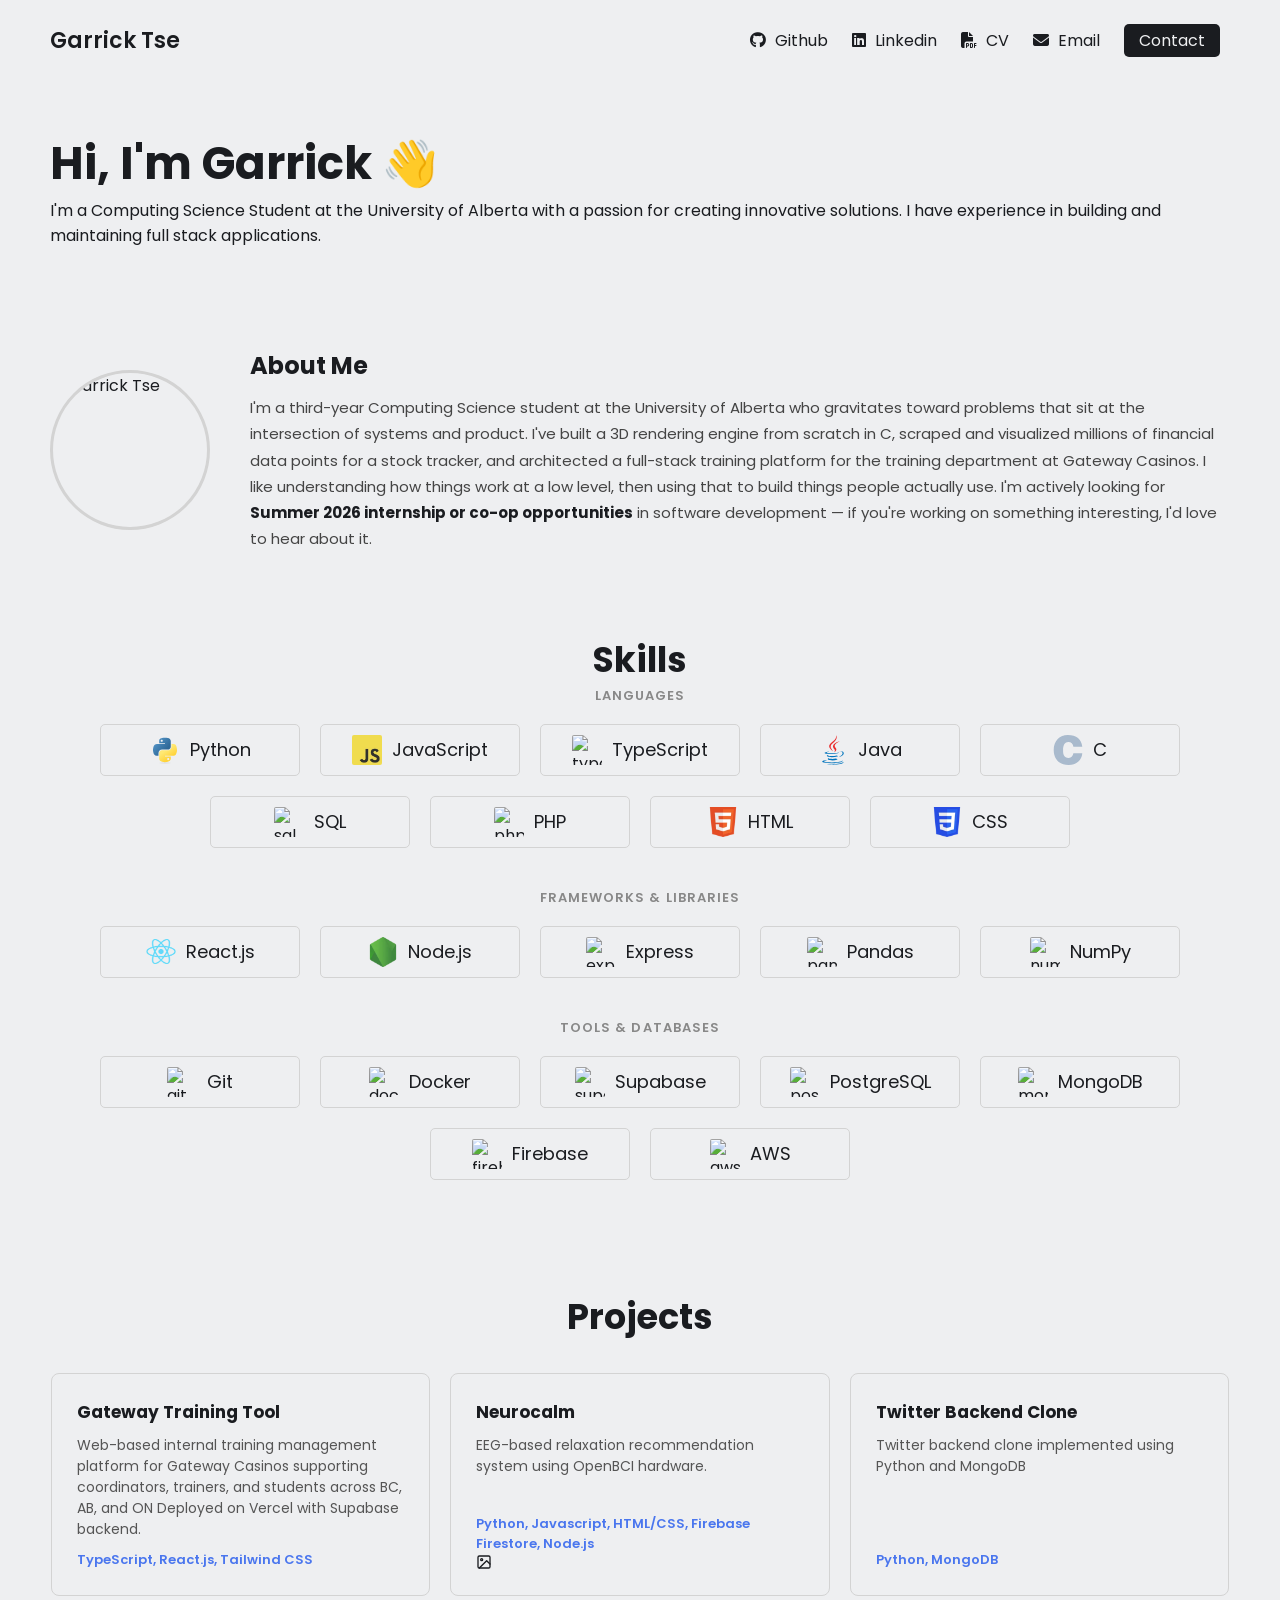
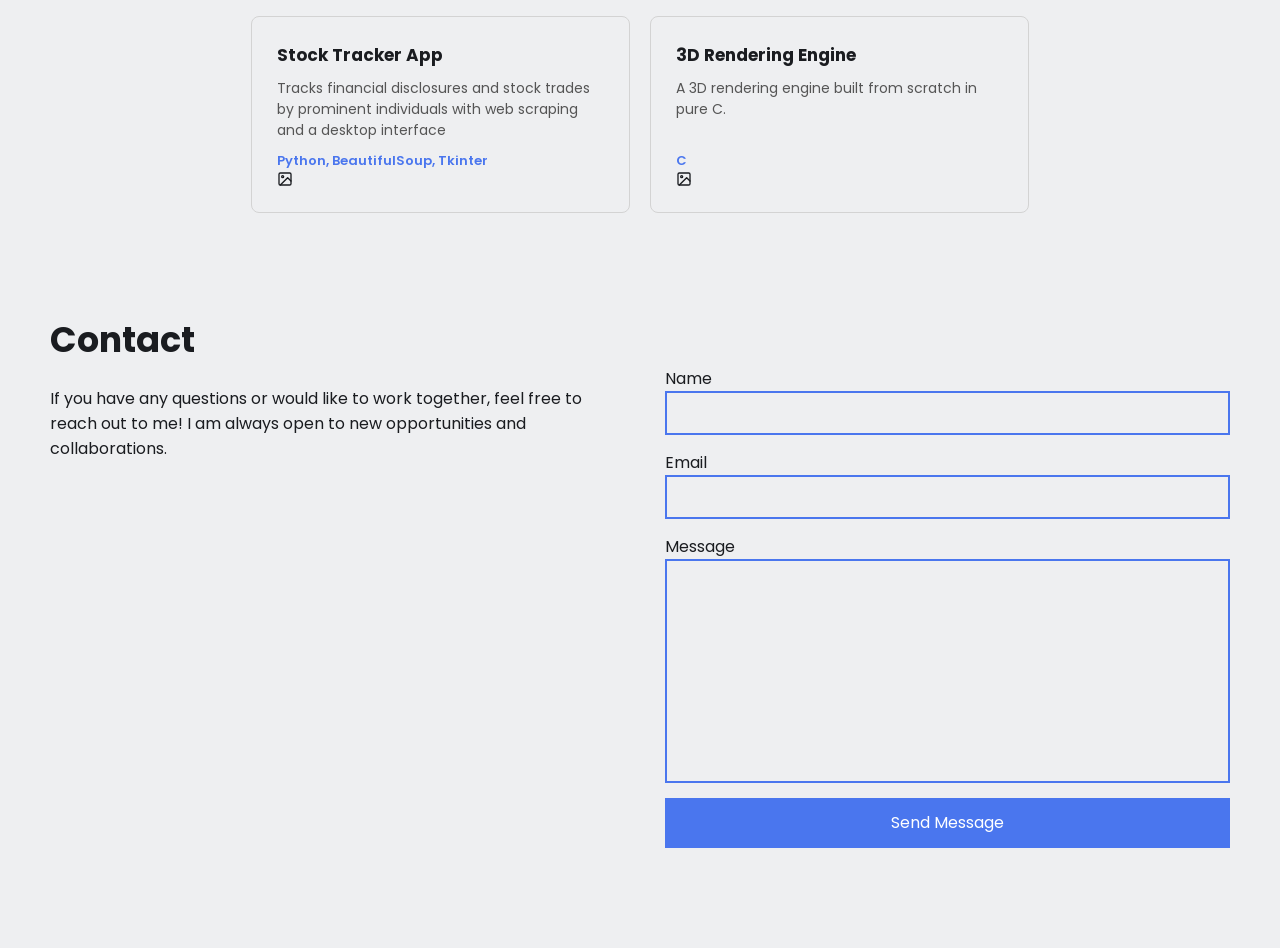
==== index.html @ ebd3869b "update for headshot.png" ====
<!DOCTYPE html>
<html lang="en">
<head>
  <meta charset="UTF-8">
  <meta http-equiv="X-UA-Compatible" content="IE=edge">
  <meta name="viewport" content="width=device-width, initial-scale=1.0">

  <link rel="preconnect" href="https://fonts.googleapis.com">
  <link rel="preconnect" href="https://fonts.gstatic.com" crossorigin>
  <link href="https://fonts.googleapis.com/css2?family=Poppins:wght@400;600&display=swap" rel="stylesheet">

  <link rel="stylesheet" href="https://cdnjs.cloudflare.com/ajax/libs/font-awesome/6.4.0/css/all.min.css" integrity="sha512-iecdLmaskl7CVkqkXNQ/ZH/XLlvWZOJyj7Yy7tcenmpD1ypASozpmT/E0iPtmFIB46ZmdtAc9eNBvH0H/ZpiBw==" crossorigin="anonymous" referrerpolicy="no-referrer" />

  <link rel="stylesheet" href="assets/css/styles.css">

  <title>Garrick Tse - Portfolio</title>
</head>
<body>
  <!-- NAVBAR -->
  <nav>
    <div class="left">
      <a href="/">Garrick Tse</a>
    </div>

    <div class="right">
      <a href="https://github.com/Garrrrrrrr" target="_blank" rel="noopener noreferrer">
        <i class="fa-brands fa-github"></i>
        <span>Github</span>
      </a>
      
      <a href="https://www.linkedin.com/in/garrick-tse-6a5746229/" target="_blank" rel="noopener noreferrer">
        <i class="fa-brands fa-linkedin"></i>
        <span>Linkedin</span>
      </a>
      
      <a href="images/cv/Garrick_CV.pdf" download="Garrick_CV.pdf">
        <i class="fa-solid fa-file-pdf"></i>
        <span>CV</span>
      </a>
      
      <a href="mailto:g.tse8888@gmail.com">
        <i class="fa-solid fa-envelope"></i>
        <span>Email</span>
      </a>

      <a href="#contact" class="contact-btn">Contact</a>
    </div>
  </nav>

  <main>
    <!-- SECTION 1: Hero -->
    <section class="hero-section">
      <div class="text">
        <h2>Hi, I'm Garrick 👋</h2>
        <p>I'm a Computing Science Student at the University of Alberta with a passion for creating innovative solutions. I have experience in building and maintaining full stack applications.</p>
      </div>
    </section>

    <!-- SECTION 1b: About -->
    <section id="about" class="about-section">
      <img src="images/cv/headshot.png" alt="Garrick Tse" class="about-photo">
      <div class="about-text">
        <h2>About Me</h2>
        <p>I'm a third-year Computing Science student at the University of Alberta who gravitates toward problems that sit at the intersection of systems and product. I've built a 3D rendering engine from scratch in C, scraped and visualized millions of financial data points for a stock tracker, and architected a full-stack training platform for the training department at Gateway Casinos. I like understanding how things work at a low level, then using that to build things people actually use. I'm actively looking for <strong>Summer 2026 internship or co-op opportunities</strong> in software development — if you're working on something interesting, I'd love to hear about it.</p>
      </div>
    </section>

    <!-- SECTION 2: Skills -->
    <section id="skills" class="skills-section">
      <h2>Skills</h2>

      <div class="skills-group">
        <h3 class="skills-group-label">Languages</h3>
        <div class="cells">
          <div class="cell">
            <img src="images/lang/python-original.svg" alt="python logo">
            <span>Python</span>
          </div>
          <div class="cell">
            <img src="images/lang/javascript-logo.webp" alt="javascript logo">
            <span>JavaScript</span>
          </div>
          <div class="cell">
            <img src="https://cdn.jsdelivr.net/gh/devicons/devicon@latest/icons/typescript/typescript-original.svg" alt="typescript logo">
            <span>TypeScript</span>
          </div>
          <div class="cell">
            <img src="images/lang/java-original.svg" alt="java logo">
            <span>Java</span>
          </div>
          <div class="cell">
            <img src="images/lang/c-original.svg" alt="c logo">
            <span>C</span>
          </div>
          <div class="cell">
            <img src="https://cdn.jsdelivr.net/gh/devicons/devicon@latest/icons/postgresql/postgresql-original.svg" alt="sql logo">
            <span>SQL</span>
          </div>
          <div class="cell">
            <img src="https://cdn.jsdelivr.net/gh/devicons/devicon@latest/icons/php/php-original.svg" alt="php logo">
            <span>PHP</span>
          </div>
          <div class="cell">
            <img src="images/lang/html-logo.webp" alt="html logo">
            <span>HTML</span>
          </div>
          <div class="cell">
            <img src="images/lang/css-logo.webp" alt="css logo">
            <span>CSS</span>
          </div>
        </div>
      </div>

      <div class="skills-group">
        <h3 class="skills-group-label">Frameworks & Libraries</h3>
        <div class="cells">
          <div class="cell">
            <img src="images/lang/react-logo.webp" alt="react logo">
            <span>React.js</span>
          </div>
          <div class="cell">
            <img src="images/lang/node-logo.webp" alt="node logo">
            <span>Node.js</span>
          </div>
          <div class="cell">
            <img src="https://cdn.jsdelivr.net/gh/devicons/devicon@latest/icons/express/express-original.svg" alt="express logo">
            <span>Express</span>
          </div>
          <div class="cell">
            <img src="https://cdn.jsdelivr.net/gh/devicons/devicon@latest/icons/pandas/pandas-original.svg" alt="pandas logo">
            <span>Pandas</span>
          </div>
          <div class="cell">
            <img src="https://cdn.jsdelivr.net/gh/devicons/devicon@latest/icons/numpy/numpy-original.svg" alt="numpy logo">
            <span>NumPy</span>
          </div>
        </div>
      </div>

      <div class="skills-group">
        <h3 class="skills-group-label">Tools & Databases</h3>
        <div class="cells">
          <div class="cell">
            <img src="https://cdn.jsdelivr.net/gh/devicons/devicon@latest/icons/git/git-original.svg" alt="git logo">
            <span>Git</span>
          </div>
          <div class="cell">
            <img src="https://cdn.jsdelivr.net/gh/devicons/devicon@latest/icons/docker/docker-original.svg" alt="docker logo">
            <span>Docker</span>
          </div>
          <div class="cell">
            <img src="https://cdn.jsdelivr.net/gh/devicons/devicon@latest/icons/supabase/supabase-original.svg" alt="supabase logo">
            <span>Supabase</span>
          </div>
          <div class="cell">
            <img src="https://cdn.jsdelivr.net/gh/devicons/devicon@latest/icons/postgresql/postgresql-original.svg" alt="postgresql logo">
            <span>PostgreSQL</span>
          </div>
          <div class="cell">
            <img src="https://cdn.jsdelivr.net/gh/devicons/devicon@latest/icons/mongodb/mongodb-original.svg" alt="mongodb logo">
            <span>MongoDB</span>
          </div>
          <div class="cell">
            <img src="https://cdn.jsdelivr.net/gh/devicons/devicon@latest/icons/firebase/firebase-original.svg" alt="firebase logo">
            <span>Firebase</span>
          </div>
          <div class="cell">
            <img src="https://cdn.jsdelivr.net/gh/devicons/devicon@latest/icons/amazonwebservices/amazonwebservices-plain-wordmark.svg" alt="aws logo">
            <span>AWS</span>
          </div>
        </div>
      </div>

    </section>

    <!-- SECTION 2b: Projects -->
    <section id="projects" class="projects-section">
      <h2>Projects</h2>

      <div class="cards">

        <div class="card">
          <a href="https://github.com/Garrrrrrrr/GatewayTrainingTool" target="_blank" rel="noopener noreferrer" class="card-link">
            <h3>Gateway Training Tool</h3>
            <p>Web-based internal training management platform for Gateway Casinos supporting coordinators, trainers, and students across BC, AB, and ON Deployed on Vercel with Supabase backend.</p>
            <span class="lang">TypeScript, React.js, Tailwind CSS</span>
          </a>
        </div>

        <div class="card">
          <a href="https://github.com/Garrrrrrrr/Neurocalm" target="_blank" rel="noopener noreferrer" class="card-link">
            <h3>Neurocalm</h3>
            <p>EEG-based relaxation recommendation system using OpenBCI hardware. </p>
            <span class="lang">Python, Javascript, HTML/CSS, Firebase Firestore, Node.js</span>
          </a>
          <a class="preview-trigger" href="gallery.html?project=neurocalm">
            <svg xmlns="http://www.w3.org/2000/svg" width="16" height="16" viewBox="0 0 24 24" fill="none" stroke="currentColor" stroke-width="2" stroke-linecap="round" stroke-linejoin="round"><rect x="3" y="3" width="18" height="18" rx="2"/><circle cx="8.5" cy="8.5" r="1.5"/><polyline points="21 15 16 10 5 21"/></svg>
            <span class="preview-popup">
              <img src="images/projects/ncalm1.png" alt="Screenshot 1">
              <img src="images/projects/ncalm2.png" alt="Screenshot 2">
              <img src="images/projects/ncalm3.png" alt="Screenshot 3">
              <img src="images/projects/ncalm4.png" alt="Screenshot 4">
            </span>
          </a>
        </div>

        <div class="card">
          <a href="https://github.com/Garrrrrrrr/Twitter-Backend-Clone" target="_blank" rel="noopener noreferrer" class="card-link">
            <h3>Twitter Backend Clone</h3>
            <p>Twitter backend clone implemented using Python and MongoDB</p>
            <span class="lang">Python, MongoDB</span>
          </a>
        </div>

        <div class="card">
          <a href="https://github.com/Garrrrrrrr/Stock-Tracker-App" target="_blank" rel="noopener noreferrer" class="card-link">
            <h3>Stock Tracker App</h3>
            <p>Tracks financial disclosures and stock trades by prominent individuals with web scraping and a desktop interface</p>
            <span class="lang">Python, BeautifulSoup, Tkinter</span>
          </a>
          <a class="preview-trigger" href="gallery.html?project=stock">
            <svg xmlns="http://www.w3.org/2000/svg" width="16" height="16" viewBox="0 0 24 24" fill="none" stroke="currentColor" stroke-width="2" stroke-linecap="round" stroke-linejoin="round"><rect x="3" y="3" width="18" height="18" rx="2"/><circle cx="8.5" cy="8.5" r="1.5"/><polyline points="21 15 16 10 5 21"/></svg>
            <span class="preview-popup">
              <img src="images/projects/stock1.png" alt="Screenshot 1">
              <img src="images/projects/stock2.png" alt="Screenshot 2">
              <img src="images/projects/stock3.png" alt="Screenshot 3">
              <img src="images/projects/stock4.png" alt="Screenshot 4">
              <img src="images/projects/stock5.png" alt="Screenshot 5">
            </span>
          </a>
        </div>

        <div class="card">
          <a href="https://github.com/Garrrrrrrr/3D-Rendering-Engine" target="_blank" rel="noopener noreferrer" class="card-link">
            <h3>3D Rendering Engine</h3>
            <p>A 3D rendering engine built from scratch in pure C.</p>
            <span class="lang">C</span>
          </a>
          <a class="preview-trigger" href="gallery.html?project=3d-rendering">
            <svg xmlns="http://www.w3.org/2000/svg" width="16" height="16" viewBox="0 0 24 24" fill="none" stroke="currentColor" stroke-width="2" stroke-linecap="round" stroke-linejoin="round"><rect x="3" y="3" width="18" height="18" rx="2"/><circle cx="8.5" cy="8.5" r="1.5"/><polyline points="21 15 16 10 5 21"/></svg>
            <span class="preview-popup">
              <img src="images/projects/ppm1.png" alt="Render 1">
              <img src="images/projects/ppm2.png" alt="Render 2">
              <img src="images/projects/ppm3.png" alt="Render 3">
              <img src="images/projects/ppm4.png" alt="Render 4">
              <img src="images/projects/ppm5.png" alt="Render 5">
            </span>
          </a>
        </div>


      </div>
    </section>

    <!-- SECTION 3: Contact -->
    <section id="contact" class="contact-section">
      <h2>Contact</h2>

      <div class="group">
        <div class="text">
          If you have any questions or would like to work together, feel free to reach out to me! I am always open to new opportunities and collaborations.
        </div>

        <form id="contactForm">
          <label for="name">Name</label>
          <input type="text" id="name" name="name" required>

          <label for="email">Email</label>
          <input type="email" id="email" name="email" required>

          <label for="message">Message</label>
          <textarea id="message" name="message" cols="30" rows="10" required></textarea>

          <button type="submit">Send Message</button>
        </form>
      </div>
    </section>
  </main>

  <script src="assets/js/script.js"></script>
</body>
</html>
---- assets/css/styles.css ----
:root {
  --text-color: #1a1c20;
  --link-color: #4a76ee;
  --background-color: #eeeff1;
}

* {
  margin: 0;
  padding: 0;
  box-sizing: border-box;
}

html {
  scroll-behavior: smooth;
}

body {
  font-family: 'Poppins', sans-serif;
  color: var(--text-color);
  background-color: var(--background-color);
  max-width: 1400px;
  margin: 0 auto;
}

a {
  color: var(--link-color);
  text-decoration: none;
}

/* NAVBAR */
nav {
  display: flex;
  justify-content: space-between;
  align-items: center;

  padding: 0 50px;
  height: 80px;
}

nav .left a {
  color: var(--text-color);
  font-size: 22px;
  font-weight: 600;
}

nav .right a {
  color: var(--text-color);
  margin: 0 10px;
}

nav .right a:last-child {
  color: var(--background-color);
  background-color: var(--text-color);
  padding: 5px 15px;
  border-radius: 5px;
}

nav .right a span {
  margin-left: 5px;
}

/* SECTION 1: Hero */
.hero-section {
  display: flex;
  justify-content: space-between;
  align-items: center;
  padding: 0 50px;
  margin: 50px 0;
  margin-bottom: 100px;
  gap: 40px;
}

.hero-section .text {
  flex: 5;
}

.hero-section .text h2 {
  font-size: 45px;
}

.hero-section .text .links {
  margin-top: 25px;
}

.hero-section .text .links a {
  display: inline-block;
  padding: 5px 10px;
  border: 2px solid var(--link-color);
  border-radius: 5px;
  margin-right: 10px;
  margin-bottom: 10px;
  transition: .1s;
}

.hero-section .text .links a:hover {
  color: var(--text-color);
  border: 2px solid var(--text-color);
}

.hero-section .headshot {
  flex: 2;
  display: flex;
  justify-content: right;
}

.hero-section .headshot img {
  width: 350px;
  border-radius: 50%;
}

/* SECTION 2: Skills */
.about-section {
  display: flex;
  align-items: center;
  gap: 40px;
  padding: 0 50px;
  margin-bottom: 80px;
}

.about-photo {
  width: 160px;
  height: 160px;
  border-radius: 50%;
  object-fit: cover;
  flex-shrink: 0;
  border: 3px solid #d3d3d3;
}

.about-text h2 {
  font-size: 24px;
  margin-bottom: 12px;
}

.about-text p {
  font-size: 15px;
  line-height: 1.75;
  color: #444;
}

.about-text p strong {
  color: var(--text-color);
}

.skills-section {
  padding: 0 50px;
  margin-bottom: 100px;
}

.skills-section h2 {
  text-align: center;
  font-size: 35px;
}

.skills-section .text {
  text-align: center;
  margin-bottom: 20px;
}

.skills-group {
  margin-bottom: 30px;
}

.skills-group-label {
  font-size: 13px;
  font-weight: 600;
  text-transform: uppercase;
  letter-spacing: 0.08em;
  color: #888;
  margin-bottom: 8px;
  text-align: center;
}

.skills-section .cells {
  display: flex;
  justify-content: center;
  flex-wrap: wrap;
}

.skills-section .cells .cell {
  display: flex;
  justify-content: center;
  align-items: center;
  gap: 10px;

  width: 200px;
  padding: 10px 20px;
  margin: 10px;
  border: 1.5px solid #d3d3d3;
  border-radius: 5px;
}

.skills-section .cells .cell img {
  width: 30px;
  height: 30px;
  object-fit: contain;
  border-radius: 2px;
}

.skills-section .cells .cell span {
  font-size: 18px;
}

/* SECTION 2b: Projects */
.projects-section {
  padding: 0 50px;
  margin-bottom: 100px;
}

.projects-section h2 {
  text-align: center;
  font-size: 35px;
  margin-bottom: 30px;
}

.projects-section .cards {
  display: flex;
  flex-wrap: wrap;
  justify-content: center;
  gap: 20px;
}

.projects-section .card {
  flex: 0 1 calc(33.333% - 14px);
  display: flex;
  flex-direction: column;
  padding: 25px;
  border: 1.5px solid #d3d3d3;
  border-radius: 8px;
  color: var(--text-color);
  transition: border-color .15s, box-shadow .15s;
}

.projects-section .card:hover {
  border-color: var(--link-color);
  box-shadow: 0 4px 12px rgba(74, 118, 238, 0.12);
}

.projects-section .card-link {
  display: flex;
  flex-direction: column;
  gap: 10px;
  flex: 1;
  color: var(--text-color);
}

.projects-section .card h3 {
  font-size: 17px;
}

.preview-trigger {
  position: relative;
  display: inline-flex;
  align-items: center;
  color: var(--text-color);
  margin-top: auto;
  width: fit-content;
}

.preview-trigger:hover {
  color: var(--link-color);
}

.preview-popup {
  display: none;
  position: absolute;
  bottom: calc(100% + 10px);
  left: 0;
  background: var(--background-color);
  border: 1.5px solid #d3d3d3;
  border-radius: 8px;
  padding: 8px;
  gap: 6px;
  flex-wrap: wrap;
  width: 320px;
  z-index: 100;
  box-shadow: 0 4px 16px rgba(0,0,0,0.15);
}

.preview-trigger:hover .preview-popup {
  display: flex;
}

.preview-popup img {
  width: calc(50% - 3px);
  border-radius: 4px;
  object-fit: cover;
  aspect-ratio: 4/3;
}

.preview-popup img:first-child {
  width: 100%;
  aspect-ratio: 16/9;
}

.projects-section .card p {
  font-size: 14px;
  color: #555;
  flex: 1;
}

.projects-section .card .lang {
  font-size: 13px;
  font-weight: 600;
  color: var(--link-color);
}

/* SECTION 4: Contact */
.contact-section {
  padding: 0 50px;
  margin-bottom: 100px;
}

.contact-section h2 {
  font-size: 35px;
}

.contact-section .group {
  display: flex;
  gap: 50px;
}

.contact-section .group .text {
  flex: 3;
  margin-top: 20px;
}

.contact-section .group form {
  flex: 3;
  display: flex;
  flex-direction: column;
}

.contact-section .group form input,
.contact-section .group form textarea {
  font-family: 'Poppins', sans-serif;
  border: 2px solid var(--link-color);
  background-color: transparent;
  padding: 10px;
  margin-bottom: 15px;
  outline: none;
  resize: none;
}

.contact-section .group form button {
  font-size: 16px;
  font-family: 'Poppins', sans-serif;
  color: #fff;
  background-color: var(--link-color);
  border: none;
  height: 50px;
  cursor: pointer;
  transition: .1s;
}

.contact-section .group form button:hover {
  filter: brightness(.9);
}

@media (max-width: 850px) {
  /* SECTION 1: Hero */
  .hero-section .text h2 {
    font-size: 35px;
  }
}

@media (max-width: 900px) {
  .projects-section .card {
    flex: 0 1 calc(50% - 10px);
  }
}

@media (max-width: 740px) {
  /* SECTION 1: Hero */
  .hero-section {
    flex-direction: column-reverse;
  }

  .hero-section .headshot img {
    width: 300px;
  }

  /* SECTION 3: Testimony */
  .testimony-section {
    text-align: center;
  }

  .testimony-section .group {
    flex-direction: column;
  }

  /* SECTION 4: Contact */
  .contact-section .group {
    flex-direction: column;
  }
}

@media (max-width: 600px) {
  /* NAVBAR */
  nav {
    padding: 0 20px;
  }

  nav .right a {
    font-size: 22px;
  }

  nav .right a:last-child {
    color: var(--text-color);
    background-color: transparent;
    padding: 0;
  }

  nav .right a span {
    display: none;
  }

  /* SECTION 1: Hero */
  .hero-section {
    padding: 0 20px;
  }

  .hero-section .text h2 {
    font-size: 30px;
  }

  /* SECTION 2: Skills */
  .skills-section {
    padding: 0 20px;
  }

  /* SECTION 2b: Projects */
  .projects-section {
    padding: 0 20px;
  }

  .projects-section .card {
    flex: 1 1 100%;
  }

  .skills-section .cells .cell span {
    font-size: 16px;
  }

  /* SECTION 3: Testimony */
  .testimony-section {
    padding: 0 20px;
  }

  /* SECTION 4: Contact */
  .contact-section {
    padding: 0 20px;
  }
}
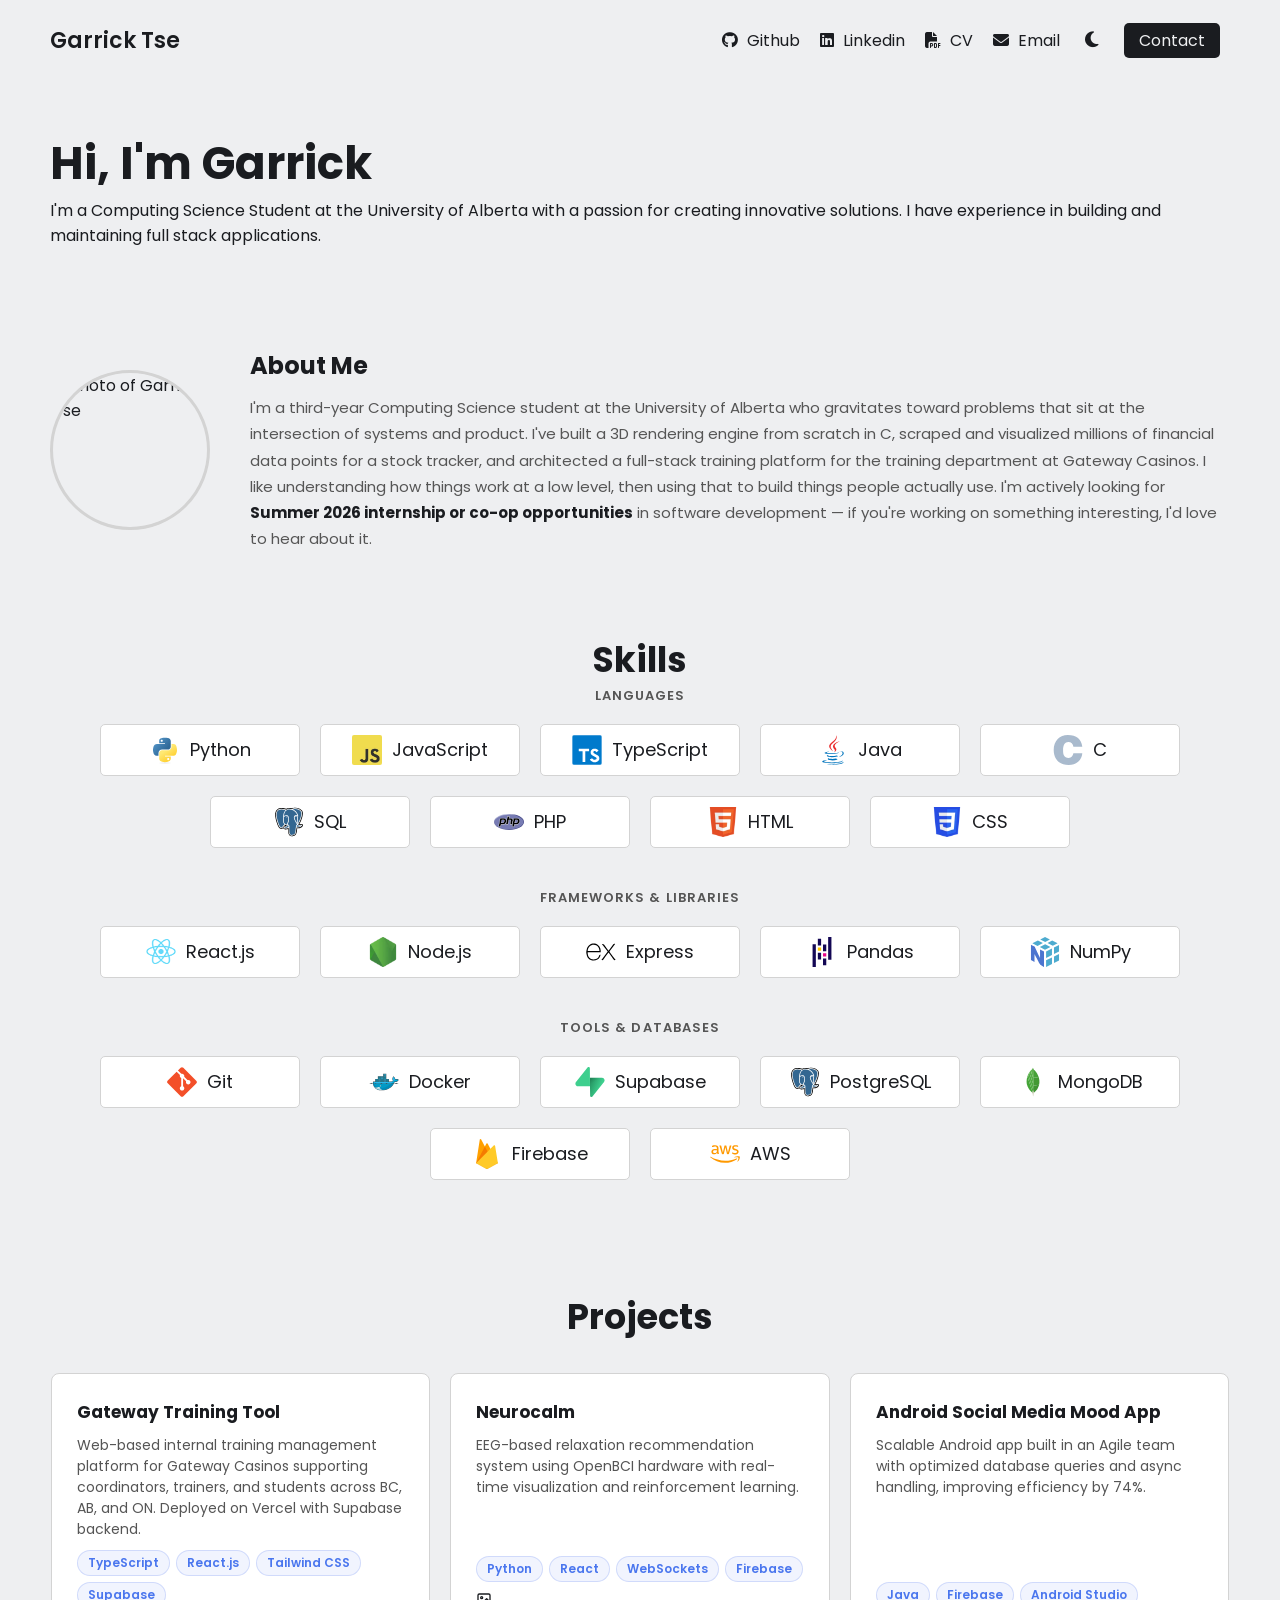
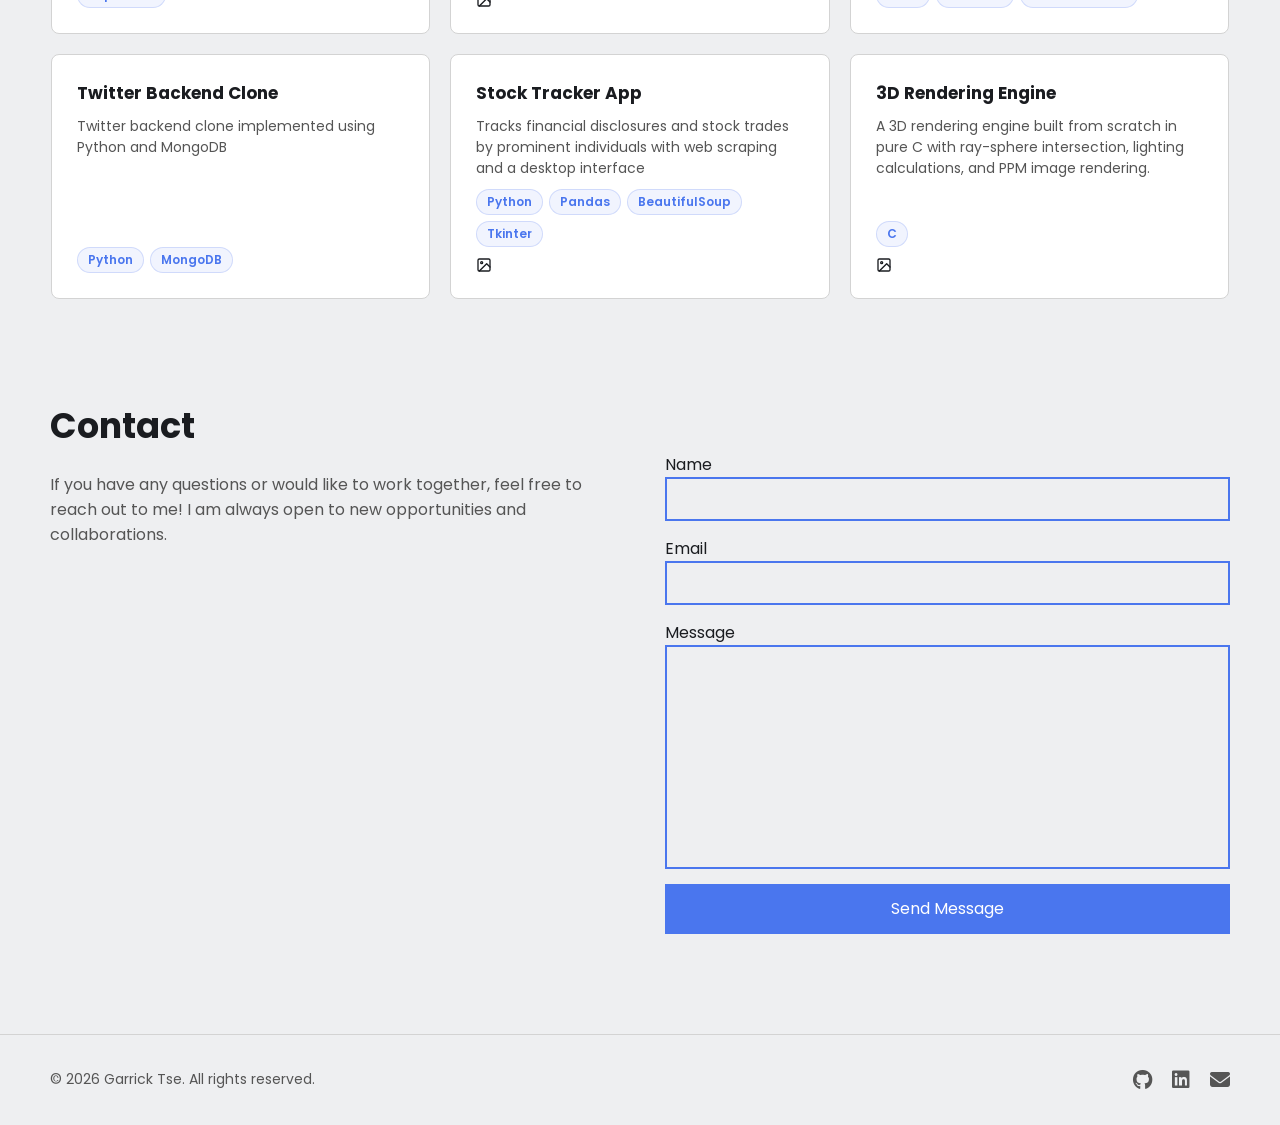
==== commit c468d61f: "add local files" ====
--- a/index.html
+++ b/index.html
@@ -4,6 +4,17 @@
   <meta charset="UTF-8">
   <meta http-equiv="X-UA-Compatible" content="IE=edge">
   <meta name="viewport" content="width=device-width, initial-scale=1.0">
+  <meta name="description" content="Garrick Tse — Computing Science student at the University of Alberta. Portfolio showcasing full-stack projects, systems programming, and software engineering work.">
+
+  <!-- Open Graph -->
+  <meta property="og:title" content="Garrick Tse — Portfolio">
+  <meta property="og:description" content="Computing Science student at the University of Alberta. Full-stack developer building tools people actually use.">
+  <meta property="og:type" content="website">
+  <meta property="og:url" content="https://garricktse.com">
+  <meta property="og:image" content="https://garricktse.com/images/cv/headshot.png">
+
+  <!-- Favicon -->
+  <link rel="icon" href="data:image/svg+xml,<svg xmlns='http://www.w3.org/2000/svg' viewBox='0 0 100 100'><text y='.9em' font-size='90'>G</text></svg>">
 
   <link rel="preconnect" href="https://fonts.googleapis.com">
   <link rel="preconnect" href="https://fonts.gstatic.com" crossorigin>
@@ -23,25 +34,29 @@
     </div>
 
     <div class="right">
-      <a href="https://github.com/Garrrrrrrr" target="_blank" rel="noopener noreferrer">
+      <a href="https://github.com/Garrrrrrrr" target="_blank" rel="noopener noreferrer" aria-label="GitHub profile">
         <i class="fa-brands fa-github"></i>
         <span>Github</span>
       </a>
-      
-      <a href="https://www.linkedin.com/in/garrick-tse-6a5746229/" target="_blank" rel="noopener noreferrer">
+
+      <a href="https://www.linkedin.com/in/garrick-tse-6a5746229/" target="_blank" rel="noopener noreferrer" aria-label="LinkedIn profile">
         <i class="fa-brands fa-linkedin"></i>
         <span>Linkedin</span>
       </a>
-      
-      <a href="images/cv/Garrick_CV.pdf" download="Garrick_CV.pdf">
+
+      <a href="images/cv/Garrick_CV.pdf" download="Garrick_CV.pdf" aria-label="Download CV">
         <i class="fa-solid fa-file-pdf"></i>
         <span>CV</span>
       </a>
-      
-      <a href="mailto:g.tse8888@gmail.com">
+
+      <a href="mailto:g.tse8888@gmail.com" aria-label="Send email">
         <i class="fa-solid fa-envelope"></i>
         <span>Email</span>
       </a>
+
+      <button class="theme-toggle" id="theme-toggle" aria-label="Toggle dark mode">
+        <i class="fa-solid fa-moon"></i>
+      </button>
 
       <a href="#contact" class="contact-btn">Contact</a>
     </div>
@@ -51,14 +66,14 @@
     <!-- SECTION 1: Hero -->
     <section class="hero-section">
       <div class="text">
-        <h2>Hi, I'm Garrick 👋</h2>
+        <h2>Hi, I'm Garrick</h2>
         <p>I'm a Computing Science Student at the University of Alberta with a passion for creating innovative solutions. I have experience in building and maintaining full stack applications.</p>
       </div>
     </section>
 
     <!-- SECTION 1b: About -->
     <section id="about" class="about-section">
-      <img src="images/cv/headshot.png" alt="Garrick Tse" class="about-photo">
+      <img src="images/cv/headshot.png" alt="Photo of Garrick Tse" class="about-photo">
       <div class="about-text">
         <h2>About Me</h2>
         <p>I'm a third-year Computing Science student at the University of Alberta who gravitates toward problems that sit at the intersection of systems and product. I've built a 3D rendering engine from scratch in C, scraped and visualized millions of financial data points for a stock tracker, and architected a full-stack training platform for the training department at Gateway Casinos. I like understanding how things work at a low level, then using that to build things people actually use. I'm actively looking for <strong>Summer 2026 internship or co-op opportunities</strong> in software development — if you're working on something interesting, I'd love to hear about it.</p>
@@ -73,39 +88,39 @@
         <h3 class="skills-group-label">Languages</h3>
         <div class="cells">
           <div class="cell">
-            <img src="images/lang/python-original.svg" alt="python logo">
+            <img src="images/lang/python-original.svg" alt="Python logo">
             <span>Python</span>
           </div>
           <div class="cell">
-            <img src="images/lang/javascript-logo.webp" alt="javascript logo">
+            <img src="images/lang/javascript-logo.webp" alt="JavaScript logo">
             <span>JavaScript</span>
           </div>
           <div class="cell">
-            <img src="https://cdn.jsdelivr.net/gh/devicons/devicon@latest/icons/typescript/typescript-original.svg" alt="typescript logo">
+            <img src="images/lang/typescript-original.svg" alt="TypeScript logo">
             <span>TypeScript</span>
           </div>
           <div class="cell">
-            <img src="images/lang/java-original.svg" alt="java logo">
+            <img src="images/lang/java-original.svg" alt="Java logo">
             <span>Java</span>
           </div>
           <div class="cell">
-            <img src="images/lang/c-original.svg" alt="c logo">
+            <img src="images/lang/c-original.svg" alt="C logo">
             <span>C</span>
           </div>
           <div class="cell">
-            <img src="https://cdn.jsdelivr.net/gh/devicons/devicon@latest/icons/postgresql/postgresql-original.svg" alt="sql logo">
+            <img src="images/lang/postgresql-original.svg" alt="SQL logo">
             <span>SQL</span>
           </div>
           <div class="cell">
-            <img src="https://cdn.jsdelivr.net/gh/devicons/devicon@latest/icons/php/php-original.svg" alt="php logo">
+            <img src="images/lang/php-original.svg" alt="PHP logo">
             <span>PHP</span>
           </div>
           <div class="cell">
-            <img src="images/lang/html-logo.webp" alt="html logo">
+            <img src="images/lang/html-logo.webp" alt="HTML logo">
             <span>HTML</span>
           </div>
           <div class="cell">
-            <img src="images/lang/css-logo.webp" alt="css logo">
+            <img src="images/lang/css-logo.webp" alt="CSS logo">
             <span>CSS</span>
           </div>
         </div>
@@ -115,23 +130,23 @@
         <h3 class="skills-group-label">Frameworks & Libraries</h3>
         <div class="cells">
           <div class="cell">
-            <img src="images/lang/react-logo.webp" alt="react logo">
+            <img src="images/lang/react-logo.webp" alt="React logo">
             <span>React.js</span>
           </div>
           <div class="cell">
-            <img src="images/lang/node-logo.webp" alt="node logo">
+            <img src="images/lang/node-logo.webp" alt="Node.js logo">
             <span>Node.js</span>
           </div>
           <div class="cell">
-            <img src="https://cdn.jsdelivr.net/gh/devicons/devicon@latest/icons/express/express-original.svg" alt="express logo">
+            <img src="images/lang/express-original.svg" alt="Express logo">
             <span>Express</span>
           </div>
           <div class="cell">
-            <img src="https://cdn.jsdelivr.net/gh/devicons/devicon@latest/icons/pandas/pandas-original.svg" alt="pandas logo">
+            <img src="images/lang/pandas-original.svg" alt="Pandas logo">
             <span>Pandas</span>
           </div>
           <div class="cell">
-            <img src="https://cdn.jsdelivr.net/gh/devicons/devicon@latest/icons/numpy/numpy-original.svg" alt="numpy logo">
+            <img src="images/lang/numpy-original.svg" alt="NumPy logo">
             <span>NumPy</span>
           </div>
         </div>
@@ -141,31 +156,31 @@
         <h3 class="skills-group-label">Tools & Databases</h3>
         <div class="cells">
           <div class="cell">
-            <img src="https://cdn.jsdelivr.net/gh/devicons/devicon@latest/icons/git/git-original.svg" alt="git logo">
+            <img src="images/lang/git-original.svg" alt="Git logo">
             <span>Git</span>
           </div>
           <div class="cell">
-            <img src="https://cdn.jsdelivr.net/gh/devicons/devicon@latest/icons/docker/docker-original.svg" alt="docker logo">
+            <img src="images/lang/docker-original.svg" alt="Docker logo">
             <span>Docker</span>
           </div>
           <div class="cell">
-            <img src="https://cdn.jsdelivr.net/gh/devicons/devicon@latest/icons/supabase/supabase-original.svg" alt="supabase logo">
+            <img src="images/lang/supabase-original.svg" alt="Supabase logo">
             <span>Supabase</span>
           </div>
           <div class="cell">
-            <img src="https://cdn.jsdelivr.net/gh/devicons/devicon@latest/icons/postgresql/postgresql-original.svg" alt="postgresql logo">
+            <img src="images/lang/postgresql-original.svg" alt="PostgreSQL logo">
             <span>PostgreSQL</span>
           </div>
           <div class="cell">
-            <img src="https://cdn.jsdelivr.net/gh/devicons/devicon@latest/icons/mongodb/mongodb-original.svg" alt="mongodb logo">
+            <img src="images/lang/mongodb-original.svg" alt="MongoDB logo">
             <span>MongoDB</span>
           </div>
           <div class="cell">
-            <img src="https://cdn.jsdelivr.net/gh/devicons/devicon@latest/icons/firebase/firebase-original.svg" alt="firebase logo">
+            <img src="images/lang/firebase-original.svg" alt="Firebase logo">
             <span>Firebase</span>
           </div>
           <div class="cell">
-            <img src="https://cdn.jsdelivr.net/gh/devicons/devicon@latest/icons/amazonwebservices/amazonwebservices-plain-wordmark.svg" alt="aws logo">
+            <img src="images/lang/amazonwebservices-plain-wordmark.svg" alt="AWS logo">
             <span>AWS</span>
           </div>
         </div>
@@ -182,25 +197,47 @@
         <div class="card">
           <a href="https://github.com/Garrrrrrrr/GatewayTrainingTool" target="_blank" rel="noopener noreferrer" class="card-link">
             <h3>Gateway Training Tool</h3>
-            <p>Web-based internal training management platform for Gateway Casinos supporting coordinators, trainers, and students across BC, AB, and ON Deployed on Vercel with Supabase backend.</p>
-            <span class="lang">TypeScript, React.js, Tailwind CSS</span>
+            <p>Web-based internal training management platform for Gateway Casinos supporting coordinators, trainers, and students across BC, AB, and ON. Deployed on Vercel with Supabase backend.</p>
+            <div class="lang">
+              <span class="pill">TypeScript</span>
+              <span class="pill">React.js</span>
+              <span class="pill">Tailwind CSS</span>
+              <span class="pill">Supabase</span>
+            </div>
           </a>
         </div>
 
         <div class="card">
           <a href="https://github.com/Garrrrrrrr/Neurocalm" target="_blank" rel="noopener noreferrer" class="card-link">
             <h3>Neurocalm</h3>
-            <p>EEG-based relaxation recommendation system using OpenBCI hardware. </p>
-            <span class="lang">Python, Javascript, HTML/CSS, Firebase Firestore, Node.js</span>
-          </a>
-          <a class="preview-trigger" href="gallery.html?project=neurocalm">
+            <p>EEG-based relaxation recommendation system using OpenBCI hardware with real-time visualization and reinforcement learning.</p>
+            <div class="lang">
+              <span class="pill">Python</span>
+              <span class="pill">React</span>
+              <span class="pill">WebSockets</span>
+              <span class="pill">Firebase</span>
+            </div>
+          </a>
+          <a class="preview-trigger" href="gallery.html?project=neurocalm" aria-label="View Neurocalm screenshots">
             <svg xmlns="http://www.w3.org/2000/svg" width="16" height="16" viewBox="0 0 24 24" fill="none" stroke="currentColor" stroke-width="2" stroke-linecap="round" stroke-linejoin="round"><rect x="3" y="3" width="18" height="18" rx="2"/><circle cx="8.5" cy="8.5" r="1.5"/><polyline points="21 15 16 10 5 21"/></svg>
             <span class="preview-popup">
-              <img src="images/projects/ncalm1.png" alt="Screenshot 1">
-              <img src="images/projects/ncalm2.png" alt="Screenshot 2">
-              <img src="images/projects/ncalm3.png" alt="Screenshot 3">
-              <img src="images/projects/ncalm4.png" alt="Screenshot 4">
+              <img src="images/projects/ncalm1.png" alt="Neurocalm dashboard">
+              <img src="images/projects/ncalm2.png" alt="Neurocalm EEG view">
+              <img src="images/projects/ncalm3.png" alt="Neurocalm recommendations">
+              <img src="images/projects/ncalm4.png" alt="Neurocalm settings">
             </span>
+          </a>
+        </div>
+
+        <div class="card">
+          <a href="https://github.com/Garrrrrrrr/Android-Social-Media-Mood-App" target="_blank" rel="noopener noreferrer" class="card-link">
+            <h3>Android Social Media Mood App</h3>
+            <p>Scalable Android app built in an Agile team with optimized database queries and async handling, improving efficiency by 74%.</p>
+            <div class="lang">
+              <span class="pill">Java</span>
+              <span class="pill">Firebase</span>
+              <span class="pill">Android Studio</span>
+            </div>
           </a>
         </div>
 
@@ -208,7 +245,10 @@
           <a href="https://github.com/Garrrrrrrr/Twitter-Backend-Clone" target="_blank" rel="noopener noreferrer" class="card-link">
             <h3>Twitter Backend Clone</h3>
             <p>Twitter backend clone implemented using Python and MongoDB</p>
-            <span class="lang">Python, MongoDB</span>
+            <div class="lang">
+              <span class="pill">Python</span>
+              <span class="pill">MongoDB</span>
+            </div>
           </a>
         </div>
 
@@ -216,34 +256,41 @@
           <a href="https://github.com/Garrrrrrrr/Stock-Tracker-App" target="_blank" rel="noopener noreferrer" class="card-link">
             <h3>Stock Tracker App</h3>
             <p>Tracks financial disclosures and stock trades by prominent individuals with web scraping and a desktop interface</p>
-            <span class="lang">Python, BeautifulSoup, Tkinter</span>
-          </a>
-          <a class="preview-trigger" href="gallery.html?project=stock">
+            <div class="lang">
+              <span class="pill">Python</span>
+              <span class="pill">Pandas</span>
+              <span class="pill">BeautifulSoup</span>
+              <span class="pill">Tkinter</span>
+            </div>
+          </a>
+          <a class="preview-trigger" href="gallery.html?project=stock" aria-label="View Stock Tracker screenshots">
             <svg xmlns="http://www.w3.org/2000/svg" width="16" height="16" viewBox="0 0 24 24" fill="none" stroke="currentColor" stroke-width="2" stroke-linecap="round" stroke-linejoin="round"><rect x="3" y="3" width="18" height="18" rx="2"/><circle cx="8.5" cy="8.5" r="1.5"/><polyline points="21 15 16 10 5 21"/></svg>
             <span class="preview-popup">
-              <img src="images/projects/stock1.png" alt="Screenshot 1">
-              <img src="images/projects/stock2.png" alt="Screenshot 2">
-              <img src="images/projects/stock3.png" alt="Screenshot 3">
-              <img src="images/projects/stock4.png" alt="Screenshot 4">
-              <img src="images/projects/stock5.png" alt="Screenshot 5">
+              <img src="images/projects/stock1.png" alt="Stock Tracker main view">
+              <img src="images/projects/stock2.png" alt="Stock Tracker filtering">
+              <img src="images/projects/stock3.png" alt="Stock Tracker chart">
+              <img src="images/projects/stock4.png" alt="Stock Tracker export">
+              <img src="images/projects/stock5.png" alt="Stock Tracker details">
             </span>
           </a>
         </div>
 
         <div class="card">
-          <a href="https://github.com/Garrrrrrrr/3D-Rendering-Engine" target="_blank" rel="noopener noreferrer" class="card-link">
+          <a href="https://github.com/Garrrrrrrr/Ray-Tracing-Engine-in-C" target="_blank" rel="noopener noreferrer" class="card-link">
             <h3>3D Rendering Engine</h3>
-            <p>A 3D rendering engine built from scratch in pure C.</p>
-            <span class="lang">C</span>
-          </a>
-          <a class="preview-trigger" href="gallery.html?project=3d-rendering">
+            <p>A 3D rendering engine built from scratch in pure C with ray-sphere intersection, lighting calculations, and PPM image rendering.</p>
+            <div class="lang">
+              <span class="pill">C</span>
+            </div>
+          </a>
+          <a class="preview-trigger" href="gallery.html?project=3d-rendering" aria-label="View 3D Rendering Engine renders">
             <svg xmlns="http://www.w3.org/2000/svg" width="16" height="16" viewBox="0 0 24 24" fill="none" stroke="currentColor" stroke-width="2" stroke-linecap="round" stroke-linejoin="round"><rect x="3" y="3" width="18" height="18" rx="2"/><circle cx="8.5" cy="8.5" r="1.5"/><polyline points="21 15 16 10 5 21"/></svg>
             <span class="preview-popup">
-              <img src="images/projects/ppm1.png" alt="Render 1">
-              <img src="images/projects/ppm2.png" alt="Render 2">
-              <img src="images/projects/ppm3.png" alt="Render 3">
-              <img src="images/projects/ppm4.png" alt="Render 4">
-              <img src="images/projects/ppm5.png" alt="Render 5">
+              <img src="images/projects/ppm1.png" alt="Ray traced sphere render">
+              <img src="images/projects/ppm2.png" alt="Ray traced lighting">
+              <img src="images/projects/ppm3.png" alt="Ray traced shadows">
+              <img src="images/projects/ppm4.png" alt="Ray traced reflections">
+              <img src="images/projects/ppm5.png" alt="Ray traced final scene">
             </span>
           </a>
         </div>
@@ -277,6 +324,18 @@
     </section>
   </main>
 
+  <!-- FOOTER -->
+  <footer>
+    <div class="footer-content">
+      <p>&copy; 2026 Garrick Tse. All rights reserved.</p>
+      <div class="footer-links">
+        <a href="https://github.com/Garrrrrrrr" target="_blank" rel="noopener noreferrer" aria-label="GitHub"><i class="fa-brands fa-github"></i></a>
+        <a href="https://www.linkedin.com/in/garrick-tse-6a5746229/" target="_blank" rel="noopener noreferrer" aria-label="LinkedIn"><i class="fa-brands fa-linkedin"></i></a>
+        <a href="mailto:g.tse8888@gmail.com" aria-label="Email"><i class="fa-solid fa-envelope"></i></a>
+      </div>
+    </div>
+  </footer>
+
   <script src="assets/js/script.js"></script>
 </body>
 </html>
--- a/assets/css/styles.css
+++ b/assets/css/styles.css
@@ -1,7 +1,23 @@
 :root {
   --text-color: #1a1c20;
+  --text-secondary: #555;
   --link-color: #4a76ee;
   --background-color: #eeeff1;
+  --card-border: #d3d3d3;
+  --card-bg: #fff;
+  --pill-bg: rgba(74, 118, 238, 0.08);
+  --pill-border: rgba(74, 118, 238, 0.2);
+}
+
+[data-theme="dark"] {
+  --text-color: #e4e4e7;
+  --text-secondary: #a1a1aa;
+  --link-color: #6d9bff;
+  --background-color: #18181b;
+  --card-border: #3f3f46;
+  --card-bg: #27272a;
+  --pill-bg: rgba(109, 155, 255, 0.1);
+  --pill-border: rgba(109, 155, 255, 0.25);
 }
 
 * {
@@ -32,7 +48,6 @@
   display: flex;
   justify-content: space-between;
   align-items: center;
-
   padding: 0 50px;
   height: 80px;
 }
@@ -43,12 +58,17 @@
   font-weight: 600;
 }
 
+nav .right {
+  display: flex;
+  align-items: center;
+}
+
 nav .right a {
   color: var(--text-color);
   margin: 0 10px;
 }
 
-nav .right a:last-child {
+nav .right a.contact-btn {
   color: var(--background-color);
   background-color: var(--text-color);
   padding: 5px 15px;
@@ -57,6 +77,20 @@
 
 nav .right a span {
   margin-left: 5px;
+}
+
+.theme-toggle {
+  background: none;
+  border: none;
+  color: var(--text-color);
+  font-size: 18px;
+  cursor: pointer;
+  margin: 0 10px;
+  padding: 5px;
+}
+
+.theme-toggle:hover {
+  color: var(--link-color);
 }
 
 /* SECTION 1: Hero */
@@ -108,7 +142,7 @@
   border-radius: 50%;
 }
 
-/* SECTION 2: Skills */
+/* About */
 .about-section {
   display: flex;
   align-items: center;
@@ -123,7 +157,7 @@
   border-radius: 50%;
   object-fit: cover;
   flex-shrink: 0;
-  border: 3px solid #d3d3d3;
+  border: 3px solid var(--card-border);
 }
 
 .about-text h2 {
@@ -134,13 +168,14 @@
 .about-text p {
   font-size: 15px;
   line-height: 1.75;
-  color: #444;
+  color: var(--text-secondary);
 }
 
 .about-text p strong {
   color: var(--text-color);
 }
 
+/* SECTION 2: Skills */
 .skills-section {
   padding: 0 50px;
   margin-bottom: 100px;
@@ -165,7 +200,7 @@
   font-weight: 600;
   text-transform: uppercase;
   letter-spacing: 0.08em;
-  color: #888;
+  color: var(--text-secondary);
   margin-bottom: 8px;
   text-align: center;
 }
@@ -181,12 +216,12 @@
   justify-content: center;
   align-items: center;
   gap: 10px;
-
   width: 200px;
   padding: 10px 20px;
   margin: 10px;
-  border: 1.5px solid #d3d3d3;
+  border: 1.5px solid var(--card-border);
   border-radius: 5px;
+  background-color: var(--card-bg);
 }
 
 .skills-section .cells .cell img {
@@ -224,8 +259,9 @@
   display: flex;
   flex-direction: column;
   padding: 25px;
-  border: 1.5px solid #d3d3d3;
+  border: 1.5px solid var(--card-border);
   border-radius: 8px;
+  background-color: var(--card-bg);
   color: var(--text-color);
   transition: border-color .15s, box-shadow .15s;
 }
@@ -247,12 +283,38 @@
   font-size: 17px;
 }
 
+.projects-section .card p {
+  font-size: 14px;
+  color: var(--text-secondary);
+  flex: 1;
+}
+
+.projects-section .card .lang {
+  display: flex;
+  flex-wrap: wrap;
+  gap: 6px;
+}
+
+.pill {
+  display: inline-block;
+  font-size: 12px;
+  font-weight: 600;
+  color: var(--link-color);
+  background-color: var(--pill-bg);
+  border: 1px solid var(--pill-border);
+  padding: 3px 10px;
+  border-radius: 20px;
+  white-space: nowrap;
+}
+
+/* Preview trigger */
 .preview-trigger {
   position: relative;
   display: inline-flex;
   align-items: center;
   color: var(--text-color);
   margin-top: auto;
+  padding-top: 10px;
   width: fit-content;
 }
 
@@ -265,8 +327,8 @@
   position: absolute;
   bottom: calc(100% + 10px);
   left: 0;
-  background: var(--background-color);
-  border: 1.5px solid #d3d3d3;
+  background: var(--card-bg);
+  border: 1.5px solid var(--card-border);
   border-radius: 8px;
   padding: 8px;
   gap: 6px;
@@ -292,19 +354,7 @@
   aspect-ratio: 16/9;
 }
 
-.projects-section .card p {
-  font-size: 14px;
-  color: #555;
-  flex: 1;
-}
-
-.projects-section .card .lang {
-  font-size: 13px;
-  font-weight: 600;
-  color: var(--link-color);
-}
-
-/* SECTION 4: Contact */
+/* SECTION 3: Contact */
 .contact-section {
   padding: 0 50px;
   margin-bottom: 100px;
@@ -322,6 +372,7 @@
 .contact-section .group .text {
   flex: 3;
   margin-top: 20px;
+  color: var(--text-secondary);
 }
 
 .contact-section .group form {
@@ -335,6 +386,7 @@
   font-family: 'Poppins', sans-serif;
   border: 2px solid var(--link-color);
   background-color: transparent;
+  color: var(--text-color);
   padding: 10px;
   margin-bottom: 15px;
   outline: none;
@@ -356,21 +408,52 @@
   filter: brightness(.9);
 }
 
-@media (max-width: 850px) {
-  /* SECTION 1: Hero */
-  .hero-section .text h2 {
-    font-size: 35px;
-  }
-}
-
+/* FOOTER */
+footer {
+  border-top: 1px solid var(--card-border);
+  padding: 30px 50px;
+}
+
+.footer-content {
+  display: flex;
+  justify-content: space-between;
+  align-items: center;
+}
+
+.footer-content p {
+  font-size: 14px;
+  color: var(--text-secondary);
+}
+
+.footer-links {
+  display: flex;
+  gap: 20px;
+}
+
+.footer-links a {
+  color: var(--text-secondary);
+  font-size: 20px;
+  transition: color .15s;
+}
+
+.footer-links a:hover {
+  color: var(--link-color);
+}
+
+/* RESPONSIVE */
 @media (max-width: 900px) {
   .projects-section .card {
     flex: 0 1 calc(50% - 10px);
   }
 }
 
+@media (max-width: 850px) {
+  .hero-section .text h2 {
+    font-size: 35px;
+  }
+}
+
 @media (max-width: 740px) {
-  /* SECTION 1: Hero */
   .hero-section {
     flex-direction: column-reverse;
   }
@@ -379,23 +462,23 @@
     width: 300px;
   }
 
-  /* SECTION 3: Testimony */
-  .testimony-section {
+  .about-section {
+    flex-direction: column;
     text-align: center;
   }
 
-  .testimony-section .group {
-    flex-direction: column;
-  }
-
-  /* SECTION 4: Contact */
   .contact-section .group {
     flex-direction: column;
   }
+
+  .footer-content {
+    flex-direction: column;
+    gap: 15px;
+    text-align: center;
+  }
 }
 
 @media (max-width: 600px) {
-  /* NAVBAR */
   nav {
     padding: 0 20px;
   }
@@ -404,7 +487,7 @@
     font-size: 22px;
   }
 
-  nav .right a:last-child {
+  nav .right a.contact-btn {
     color: var(--text-color);
     background-color: transparent;
     padding: 0;
@@ -414,7 +497,6 @@
     display: none;
   }
 
-  /* SECTION 1: Hero */
   .hero-section {
     padding: 0 20px;
   }
@@ -423,12 +505,14 @@
     font-size: 30px;
   }
 
-  /* SECTION 2: Skills */
+  .about-section {
+    padding: 0 20px;
+  }
+
   .skills-section {
     padding: 0 20px;
   }
 
-  /* SECTION 2b: Projects */
   .projects-section {
     padding: 0 20px;
   }
@@ -441,13 +525,11 @@
     font-size: 16px;
   }
 
-  /* SECTION 3: Testimony */
-  .testimony-section {
-    padding: 0 20px;
-  }
-
-  /* SECTION 4: Contact */
   .contact-section {
     padding: 0 20px;
   }
+
+  footer {
+    padding: 30px 20px;
+  }
 }
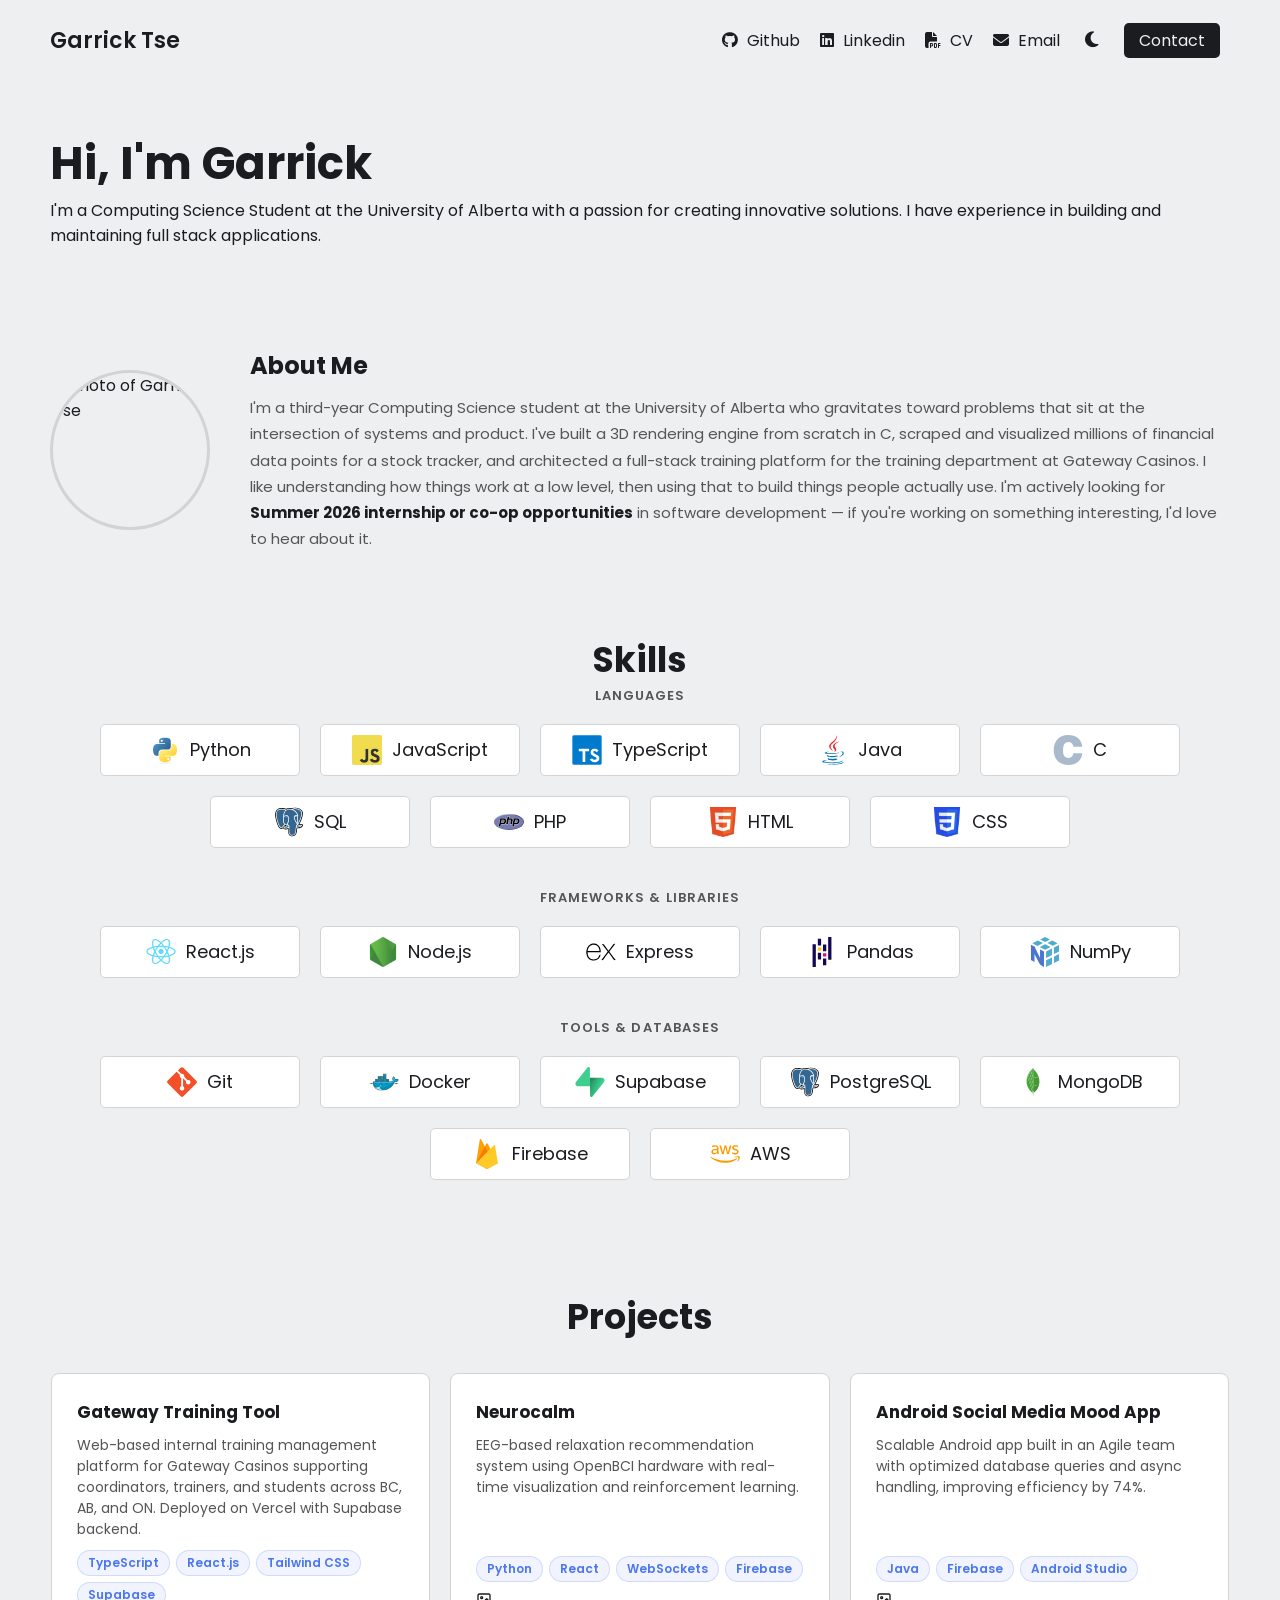
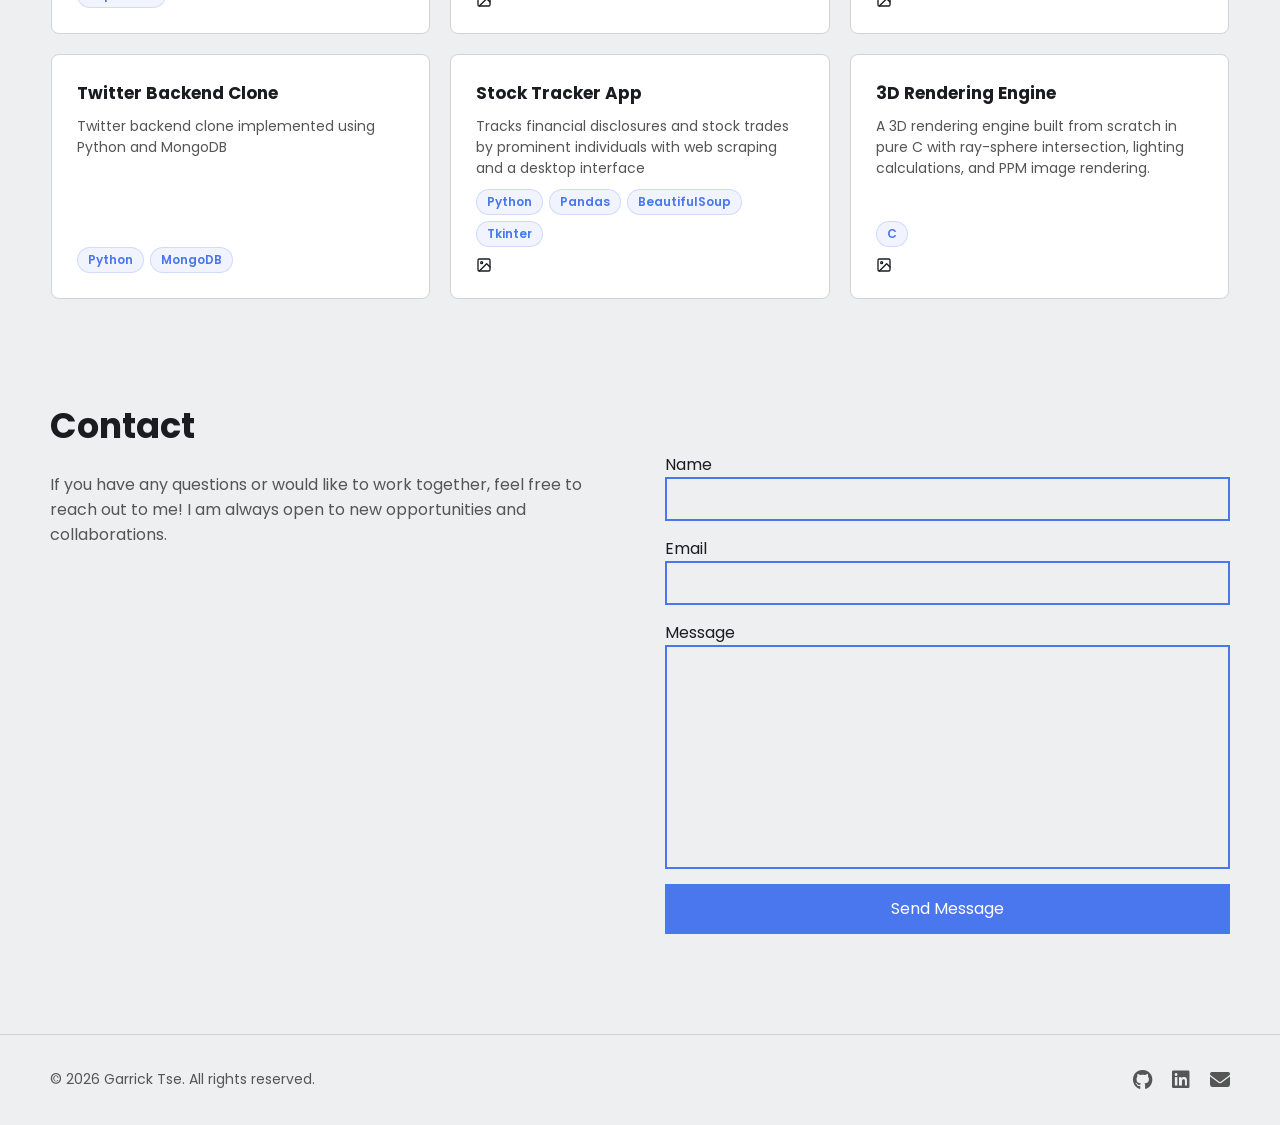
==== commit 21e894ec: "add images for android" ====
--- a/index.html
+++ b/index.html
@@ -238,6 +238,16 @@
               <span class="pill">Firebase</span>
               <span class="pill">Android Studio</span>
             </div>
+          </a>
+          <a class="preview-trigger" href="gallery.html?project=android-mood" aria-label="View Android Mood App screenshots">
+            <svg xmlns="http://www.w3.org/2000/svg" width="16" height="16" viewBox="0 0 24 24" fill="none" stroke="currentColor" stroke-width="2" stroke-linecap="round" stroke-linejoin="round"><rect x="3" y="3" width="18" height="18" rx="2"/><circle cx="8.5" cy="8.5" r="1.5"/><polyline points="21 15 16 10 5 21"/></svg>
+            <span class="preview-popup">
+              <img src="images/projects/android1.png" alt="Android Mood App screenshot 1">
+              <img src="images/projects/android2.png" alt="Android Mood App screenshot 2">
+              <img src="images/projects/android3.png" alt="Android Mood App screenshot 3">
+              <img src="images/projects/android4.png" alt="Android Mood App screenshot 4">
+              <img src="images/projects/android5.png" alt="Android Mood App screenshot 5">
+            </span>
           </a>
         </div>
 
--- a/assets/css/styles.css
+++ b/assets/css/styles.css
@@ -456,10 +456,17 @@
 @media (max-width: 740px) {
   .hero-section {
     flex-direction: column-reverse;
+    margin-bottom: 60px;
   }
 
   .hero-section .headshot img {
-    width: 300px;
+    width: 250px;
+  }
+
+  /* About section: stack vertically */
+  .about-section {
+    flex-direction: column;
+    text-align: center;
   }
 
   .about-section {
@@ -476,21 +483,38 @@
     gap: 15px;
     text-align: center;
   }
+
+  /* Hide hover-only preview popups (unusable on touch) */
+  .preview-popup {
+    display: none !important;
+  }
 }
 
 @media (max-width: 600px) {
   nav {
-    padding: 0 20px;
+    padding: 0 16px;
+    height: 60px;
+  }
+
+  nav .left a {
+    font-size: 18px;
   }
 
   nav .right a {
     font-size: 22px;
+    padding: 8px;
+    min-width: 44px;
+    min-height: 44px;
+    display: inline-flex;
+    align-items: center;
+    justify-content: center;
+    margin: 0 2px;
   }
 
   nav .right a.contact-btn {
     color: var(--text-color);
     background-color: transparent;
-    padding: 0;
+    padding: 8px;
   }
 
   nav .right a span {
@@ -499,34 +523,111 @@
 
   .hero-section {
     padding: 0 20px;
+    margin: 30px 0;
+    margin-bottom: 50px;
   }
 
   .hero-section .text h2 {
-    font-size: 30px;
-  }
-
+    font-size: 26px;
+  }
+
+  .hero-section .text p {
+    font-size: 14px;
+  }
+
+  .hero-section .headshot img {
+    width: 200px;
+  }
+
+  /* About */
   .about-section {
     padding: 0 20px;
+    margin-bottom: 50px;
+  }
+
+  .about-photo {
+    width: 120px;
+    height: 120px;
+  }
+
+  .about-text p {
+    font-size: 14px;
+  }
+
+  .about-section {
+    padding: 0 20px;
   }
 
   .skills-section {
     padding: 0 20px;
+    margin-bottom: 60px;
+  }
+
+  .skills-section h2 {
+    font-size: 28px;
+  }
+
+  .skills-section .cells .cell {
+    width: 150px;
+    padding: 8px 14px;
+    margin: 6px;
+  }
+
+  .skills-section .cells .cell span {
+    font-size: 14px;
+  }
+
+  .skills-section .cells .cell img {
+    width: 24px;
+    height: 24px;
   }
 
   .projects-section {
     padding: 0 20px;
+    margin-bottom: 60px;
+  }
+
+  .projects-section h2 {
+    font-size: 28px;
   }
 
   .projects-section .card {
     flex: 1 1 100%;
-  }
-
-  .skills-section .cells .cell span {
-    font-size: 16px;
+    padding: 20px;
   }
 
   .contact-section {
     padding: 0 20px;
+    margin-bottom: 60px;
+  }
+
+  .contact-section h2 {
+    font-size: 28px;
+  }
+
+  /* Prevent iOS zoom on input focus (requires >= 16px) */
+  .contact-section .group form input,
+  .contact-section .group form textarea {
+    font-size: 16px;
+  }
+
+  .contact-section .group form button {
+    min-height: 48px;
+  }
+}
+
+@media (max-width: 400px) {
+  .hero-section .text h2 {
+    font-size: 22px;
+  }
+
+  .skills-section .cells .cell {
+    width: 130px;
+    padding: 6px 10px;
+  }
+
+  .skills-section .cells .cell span {
+    font-size: 13px;
   }
 
   footer {
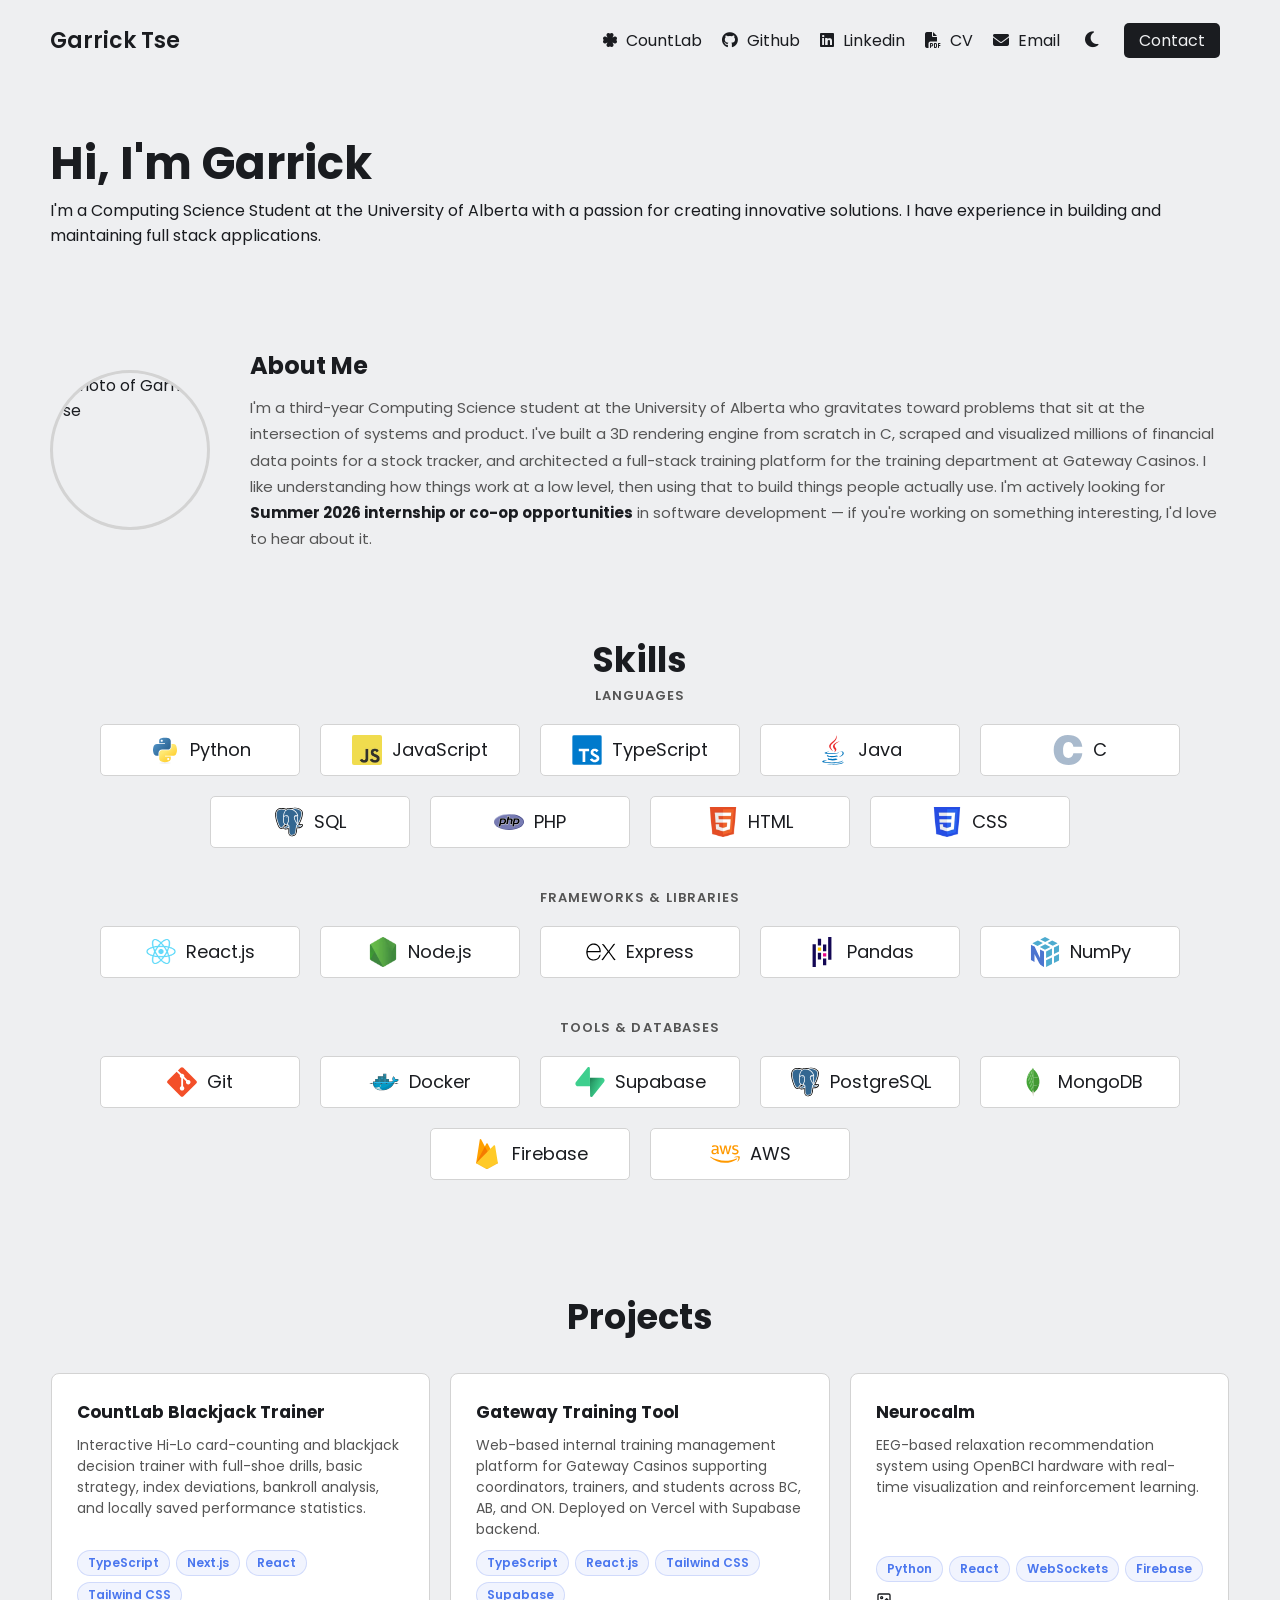
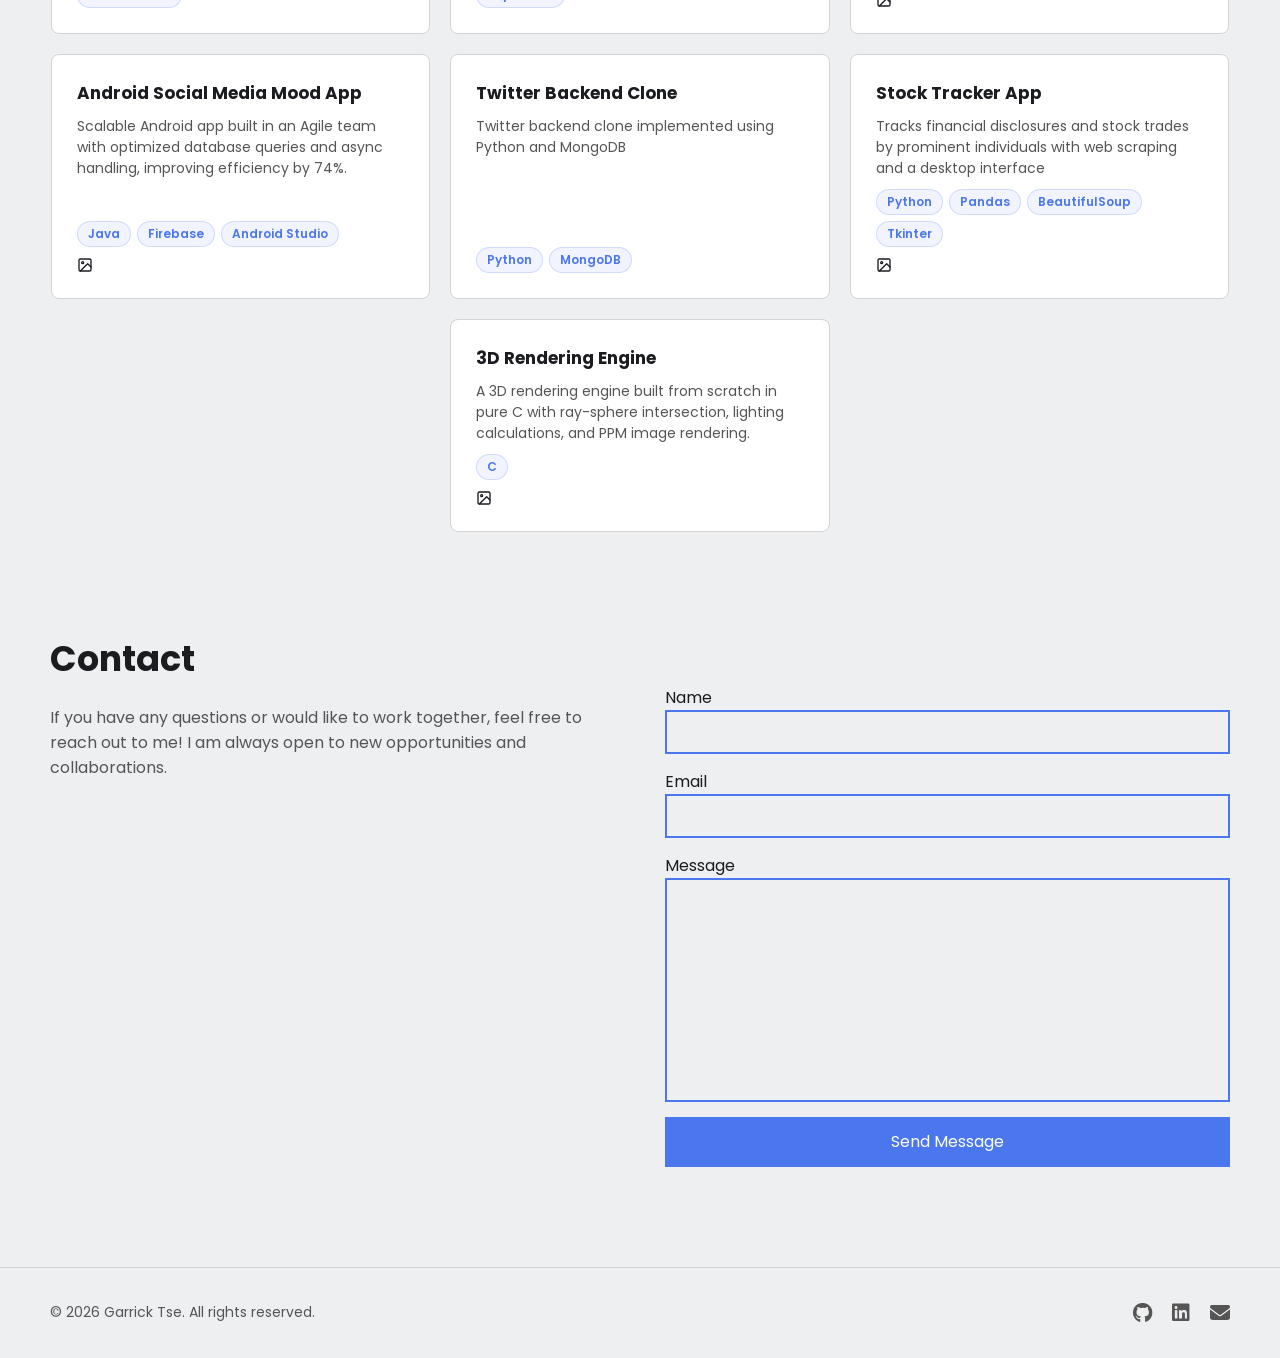
==== commit 6ee8e6c9: "Add CountLab blackjack trainer" ====
--- a/index.html
+++ b/index.html
@@ -34,6 +34,11 @@
     </div>
 
     <div class="right">
+      <a href="/blackjack/" aria-label="Open CountLab blackjack trainer">
+        <i class="fa-solid fa-clover"></i>
+        <span>CountLab</span>
+      </a>
+
       <a href="https://github.com/Garrrrrrrr" target="_blank" rel="noopener noreferrer" aria-label="GitHub profile">
         <i class="fa-brands fa-github"></i>
         <span>Github</span>
@@ -193,6 +198,19 @@
       <h2>Projects</h2>
 
       <div class="cards">
+
+        <div class="card">
+          <a href="/blackjack/" class="card-link">
+            <h3>CountLab Blackjack Trainer</h3>
+            <p>Interactive Hi-Lo card-counting and blackjack decision trainer with full-shoe drills, basic strategy, index deviations, bankroll analysis, and locally saved performance statistics.</p>
+            <div class="lang">
+              <span class="pill">TypeScript</span>
+              <span class="pill">Next.js</span>
+              <span class="pill">React</span>
+              <span class="pill">Tailwind CSS</span>
+            </div>
+          </a>
+        </div>
 
         <div class="card">
           <a href="https://github.com/Garrrrrrrr/GatewayTrainingTool" target="_blank" rel="noopener noreferrer" class="card-link">
@@ -348,4 +366,4 @@
 
   <script src="assets/js/script.js"></script>
 </body>
-</html>+</html>
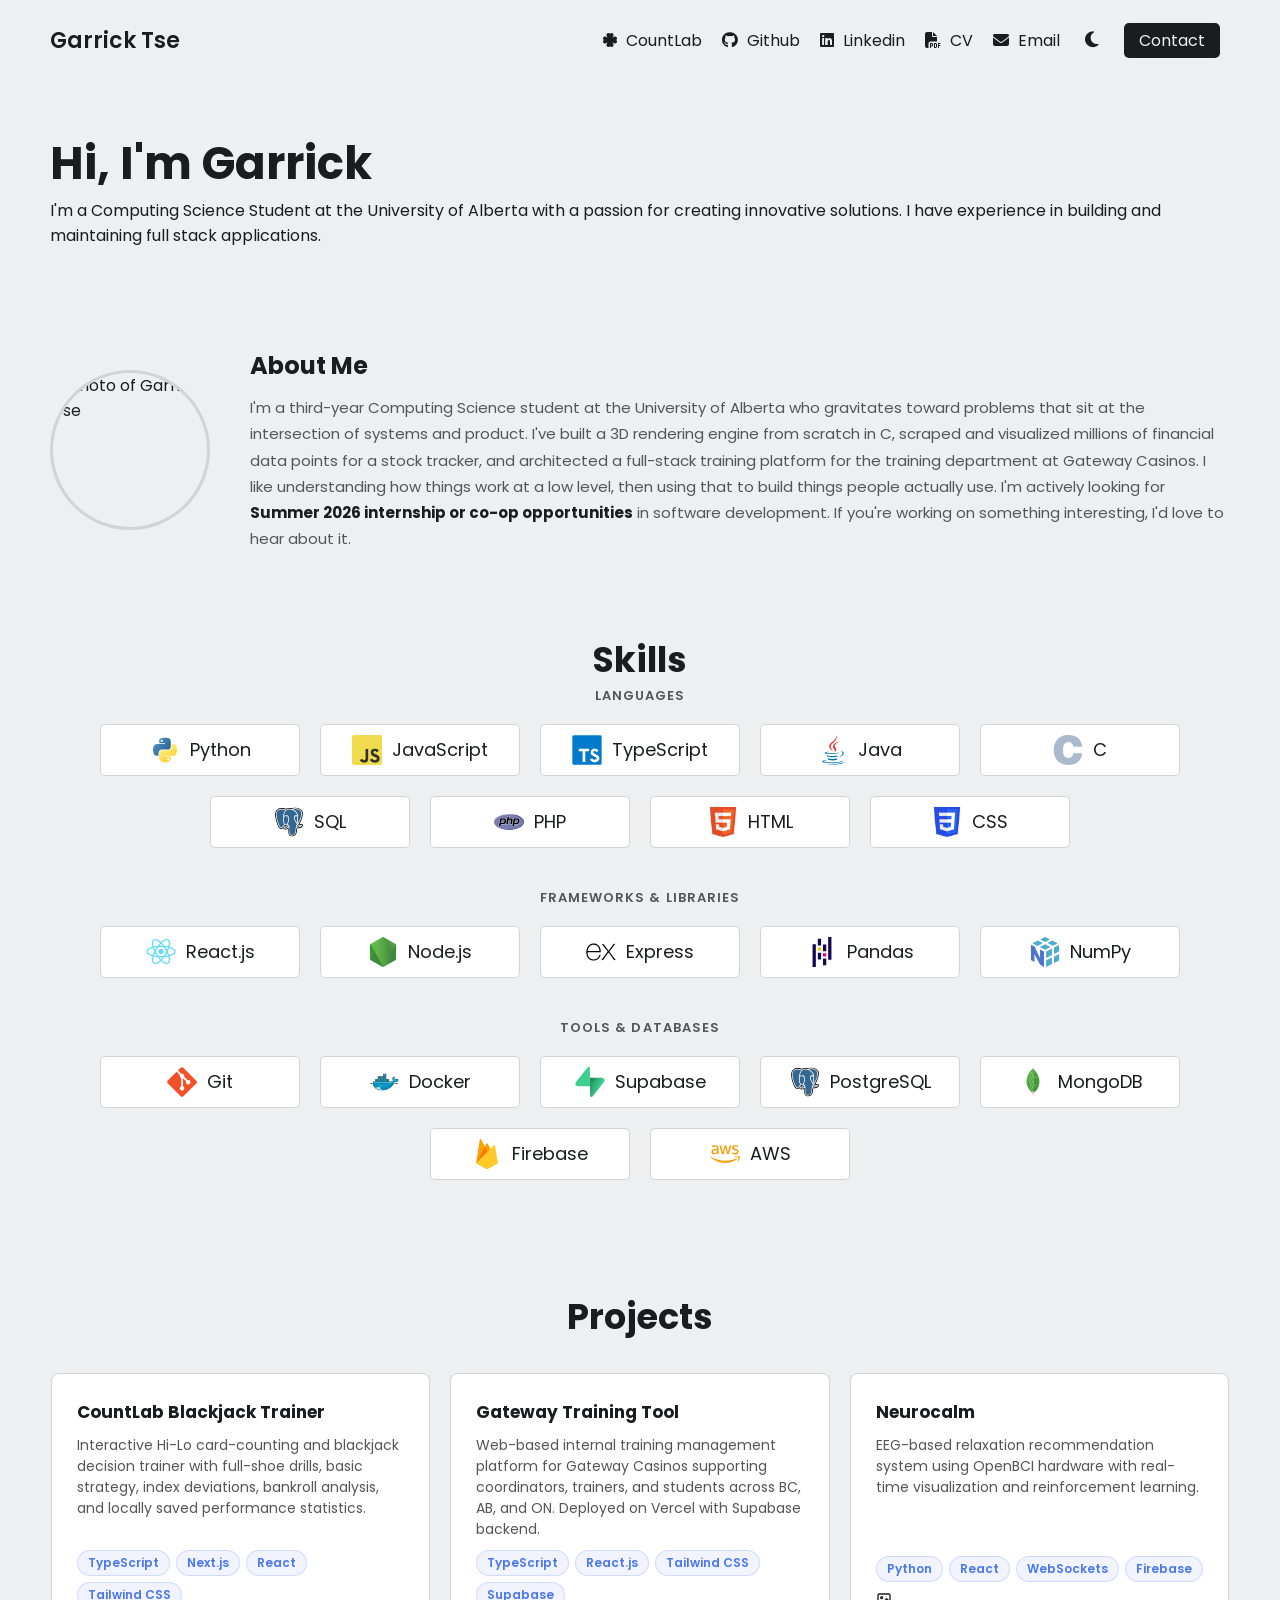
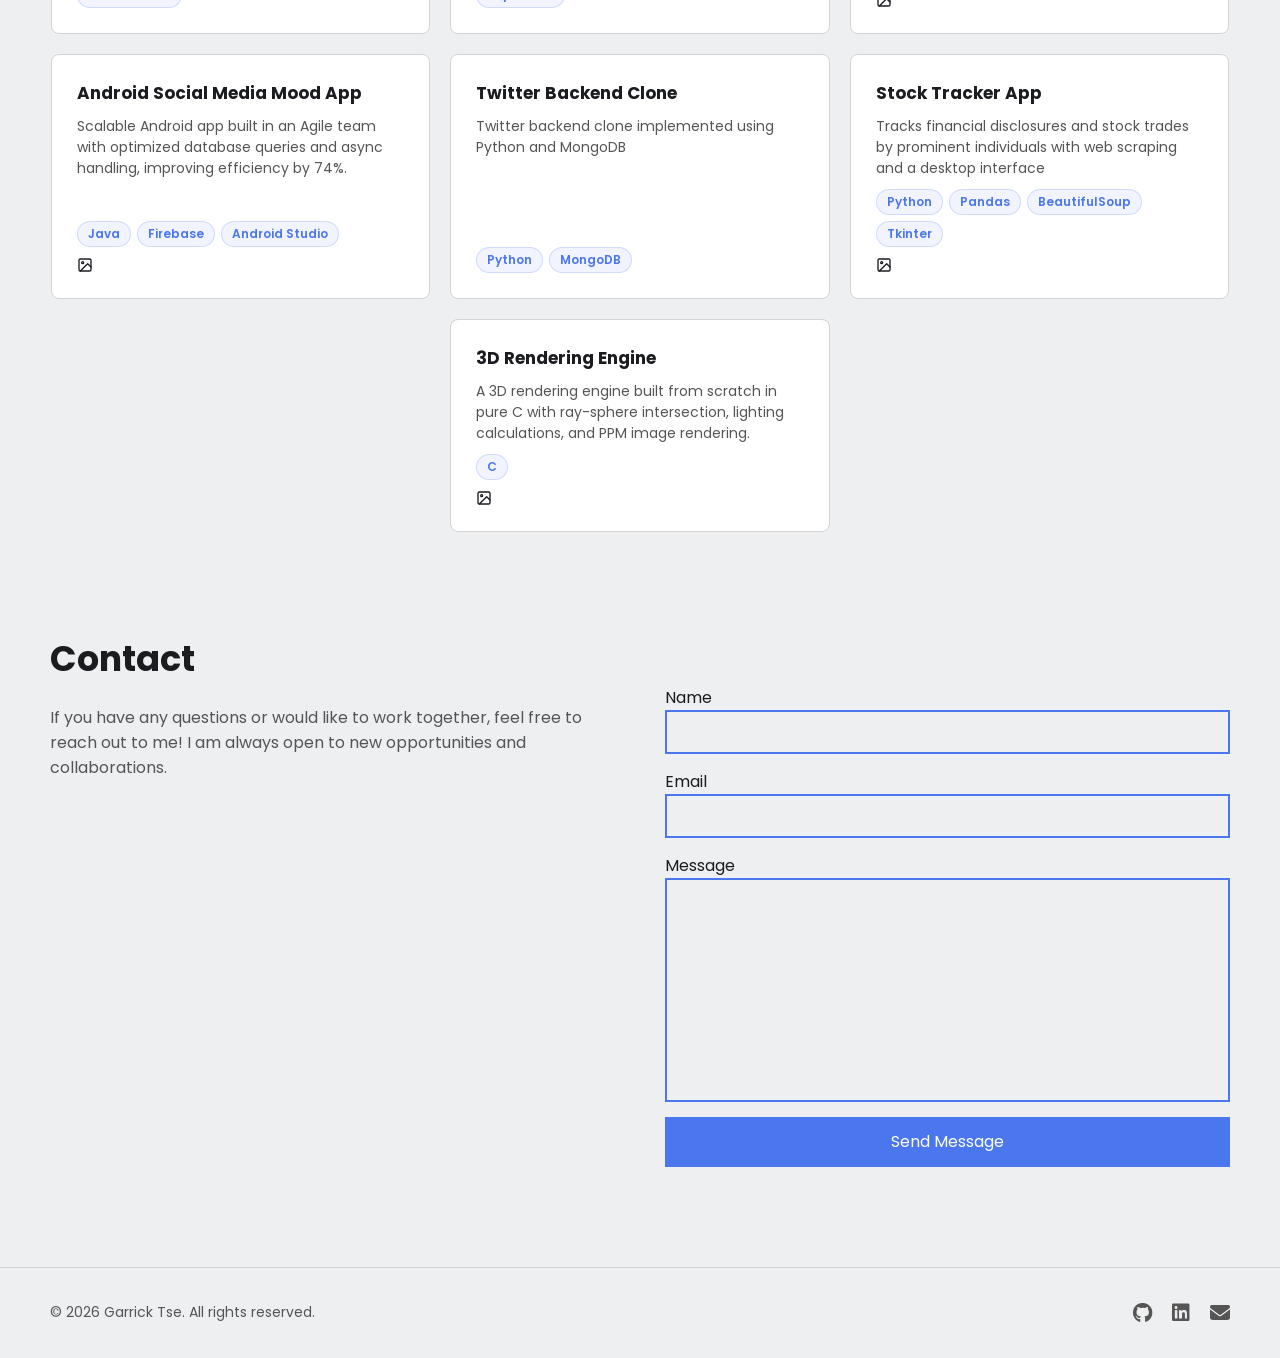
==== commit a0464d48: "Audit Chase the Flush EV solver" ====
--- a/index.html
+++ b/index.html
@@ -4,10 +4,10 @@
   <meta charset="UTF-8">
   <meta http-equiv="X-UA-Compatible" content="IE=edge">
   <meta name="viewport" content="width=device-width, initial-scale=1.0">
-  <meta name="description" content="Garrick Tse — Computing Science student at the University of Alberta. Portfolio showcasing full-stack projects, systems programming, and software engineering work.">
+  <meta name="description" content="Garrick Tse, Computing Science student at the University of Alberta. Portfolio showcasing full-stack projects, systems programming, and software engineering work.">
 
   <!-- Open Graph -->
-  <meta property="og:title" content="Garrick Tse — Portfolio">
+  <meta property="og:title" content="Garrick Tse | Portfolio">
   <meta property="og:description" content="Computing Science student at the University of Alberta. Full-stack developer building tools people actually use.">
   <meta property="og:type" content="website">
   <meta property="og:url" content="https://garricktse.com">
@@ -81,7 +81,7 @@
       <img src="images/cv/headshot.png" alt="Photo of Garrick Tse" class="about-photo">
       <div class="about-text">
         <h2>About Me</h2>
-        <p>I'm a third-year Computing Science student at the University of Alberta who gravitates toward problems that sit at the intersection of systems and product. I've built a 3D rendering engine from scratch in C, scraped and visualized millions of financial data points for a stock tracker, and architected a full-stack training platform for the training department at Gateway Casinos. I like understanding how things work at a low level, then using that to build things people actually use. I'm actively looking for <strong>Summer 2026 internship or co-op opportunities</strong> in software development — if you're working on something interesting, I'd love to hear about it.</p>
+        <p>I'm a third-year Computing Science student at the University of Alberta who gravitates toward problems that sit at the intersection of systems and product. I've built a 3D rendering engine from scratch in C, scraped and visualized millions of financial data points for a stock tracker, and architected a full-stack training platform for the training department at Gateway Casinos. I like understanding how things work at a low level, then using that to build things people actually use. I'm actively looking for <strong>Summer 2026 internship or co-op opportunities</strong> in software development. If you're working on something interesting, I'd love to hear about it.</p>
       </div>
     </section>
 
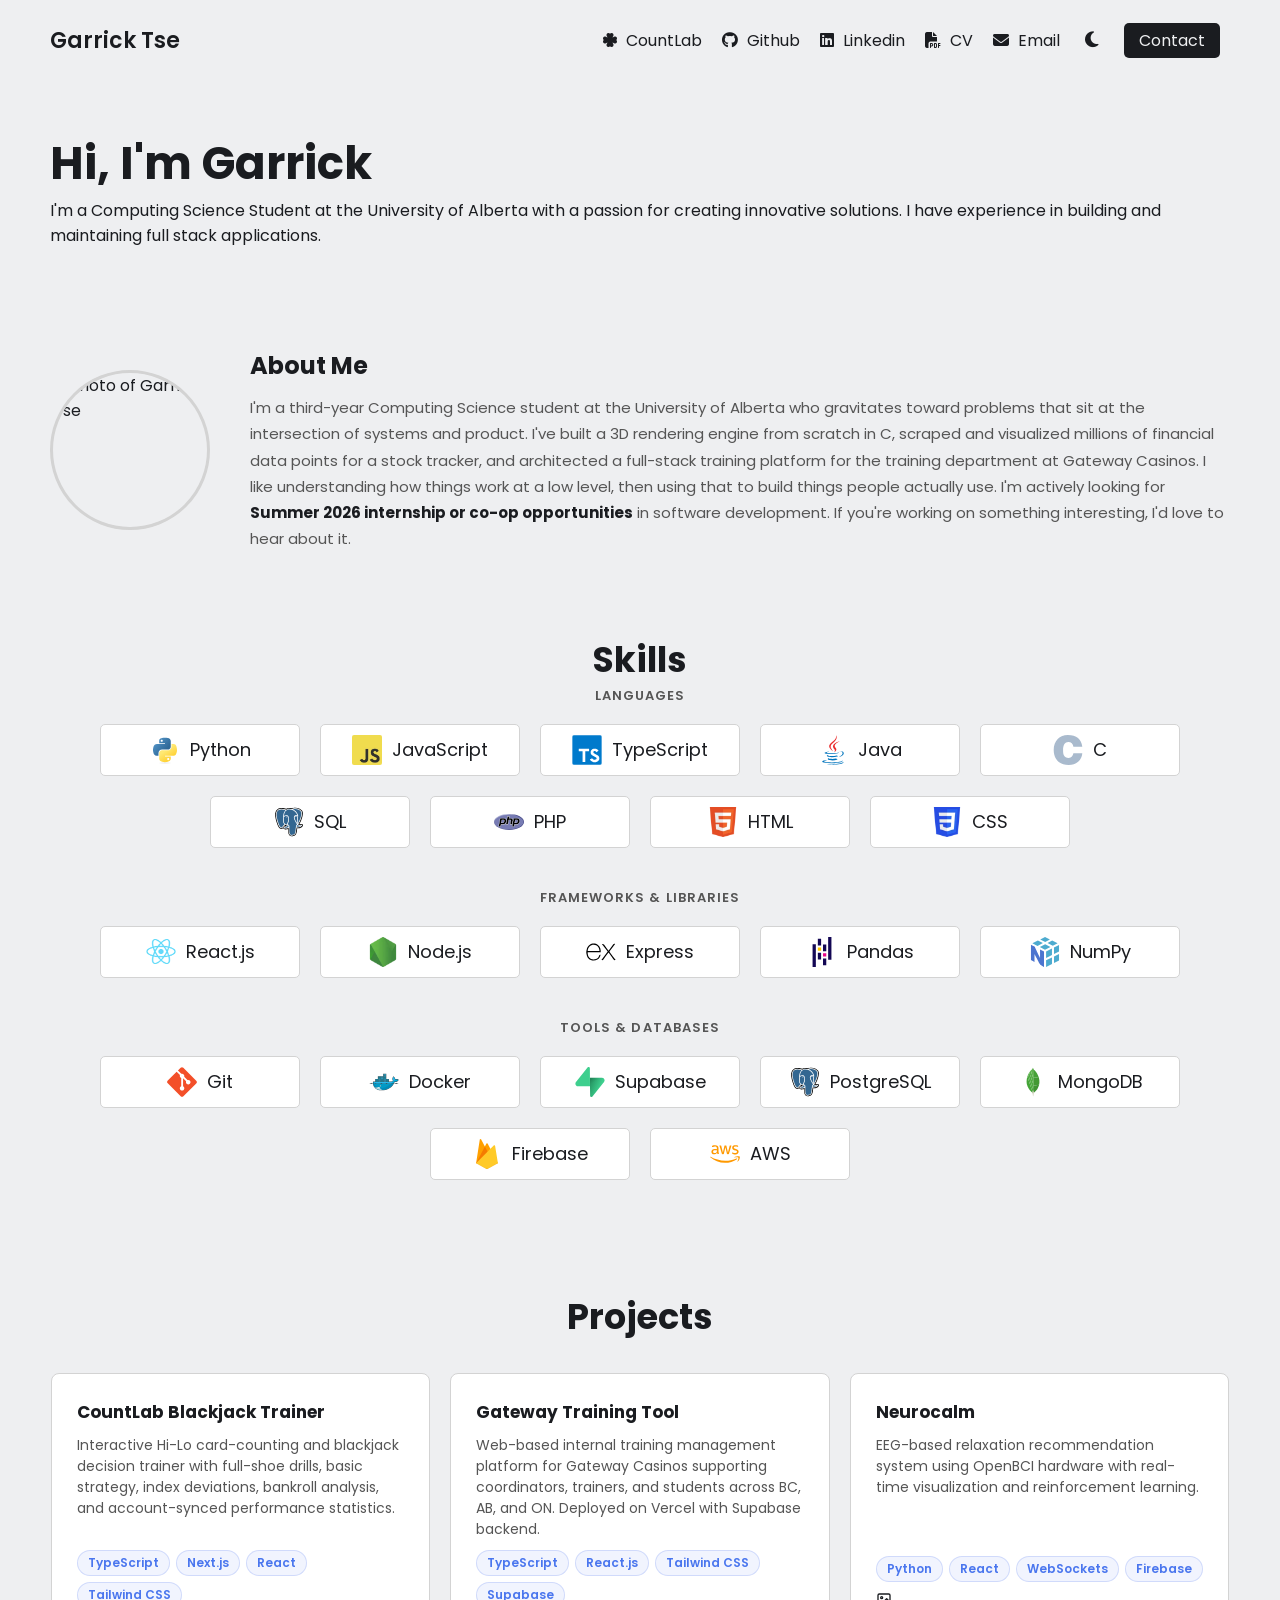
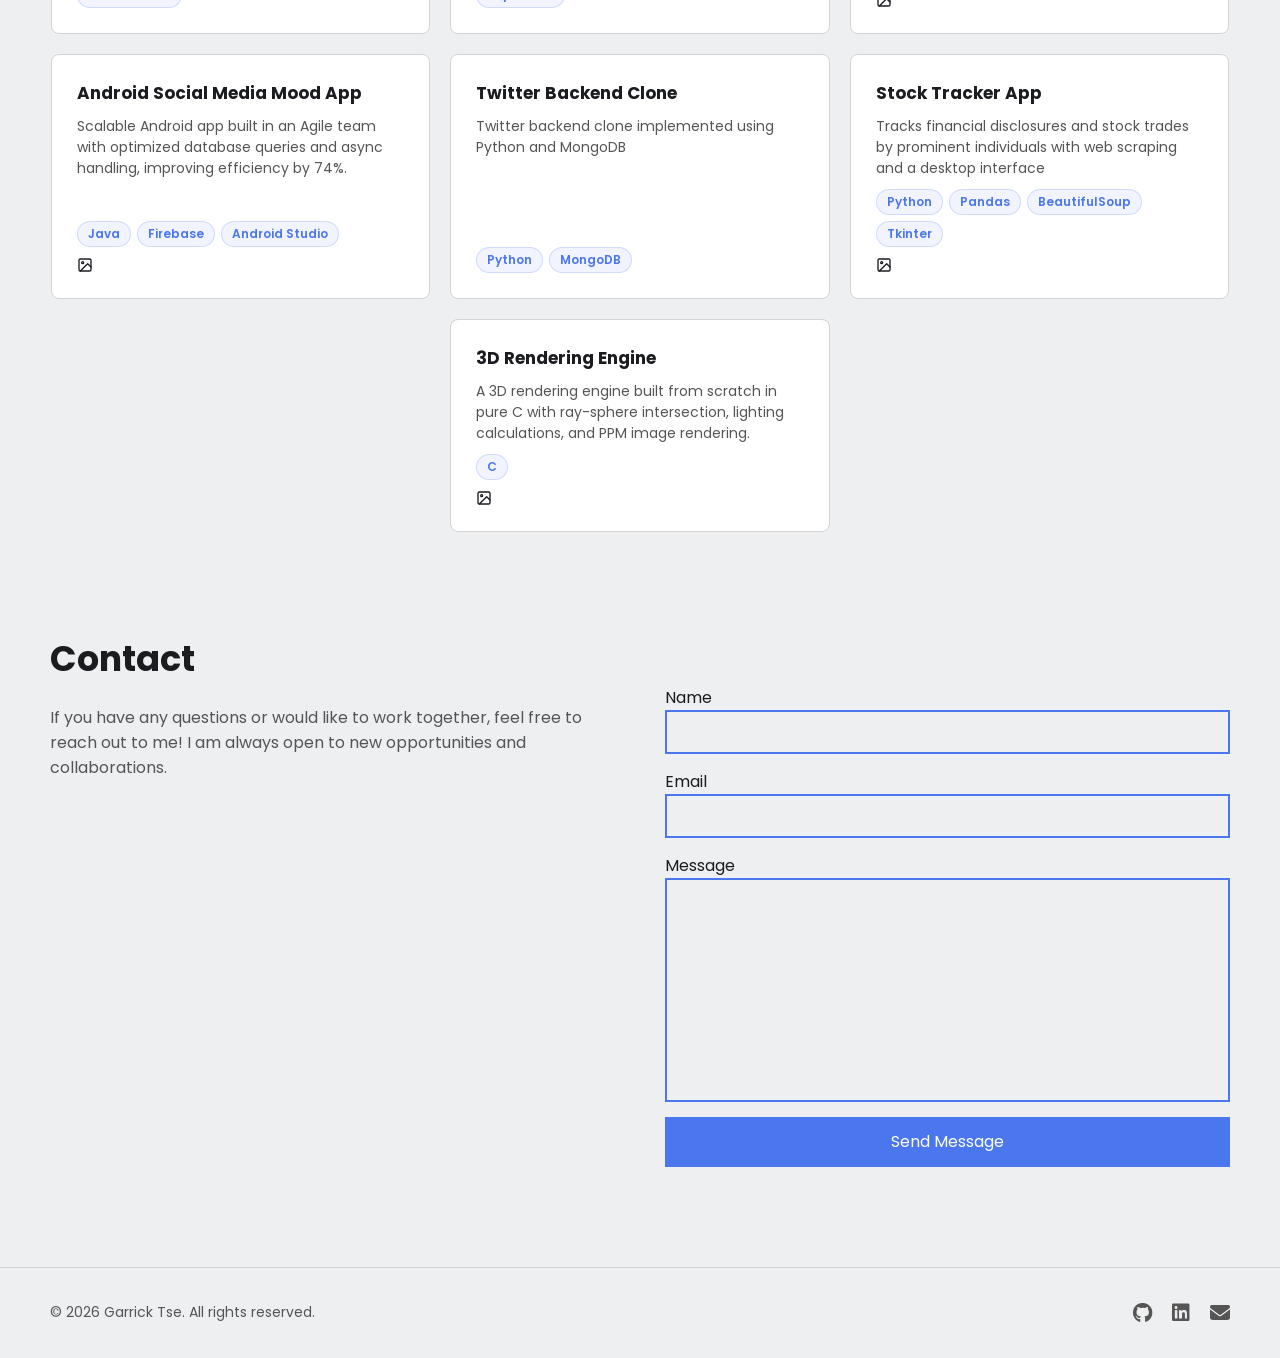
==== commit bcbf2958: "Move CountLab (blackjack trainer, simulator, chase-flush solver) to its own repo CountLab now lives " ====
--- a/index.html
+++ b/index.html
@@ -34,7 +34,7 @@
     </div>
 
     <div class="right">
-      <a href="/blackjack/" aria-label="Open CountLab blackjack trainer">
+      <a href="https://countlab.ca" target="_blank" rel="noopener noreferrer" aria-label="Open CountLab blackjack trainer">
         <i class="fa-solid fa-clover"></i>
         <span>CountLab</span>
       </a>
@@ -200,9 +200,9 @@
       <div class="cards">
 
         <div class="card">
-          <a href="/blackjack/" class="card-link">
+          <a href="https://countlab.ca" class="card-link" target="_blank" rel="noopener noreferrer">
             <h3>CountLab Blackjack Trainer</h3>
-            <p>Interactive Hi-Lo card-counting and blackjack decision trainer with full-shoe drills, basic strategy, index deviations, bankroll analysis, and locally saved performance statistics.</p>
+            <p>Interactive Hi-Lo card-counting and blackjack decision trainer with full-shoe drills, basic strategy, index deviations, bankroll analysis, and account-synced performance statistics.</p>
             <div class="lang">
               <span class="pill">TypeScript</span>
               <span class="pill">Next.js</span>
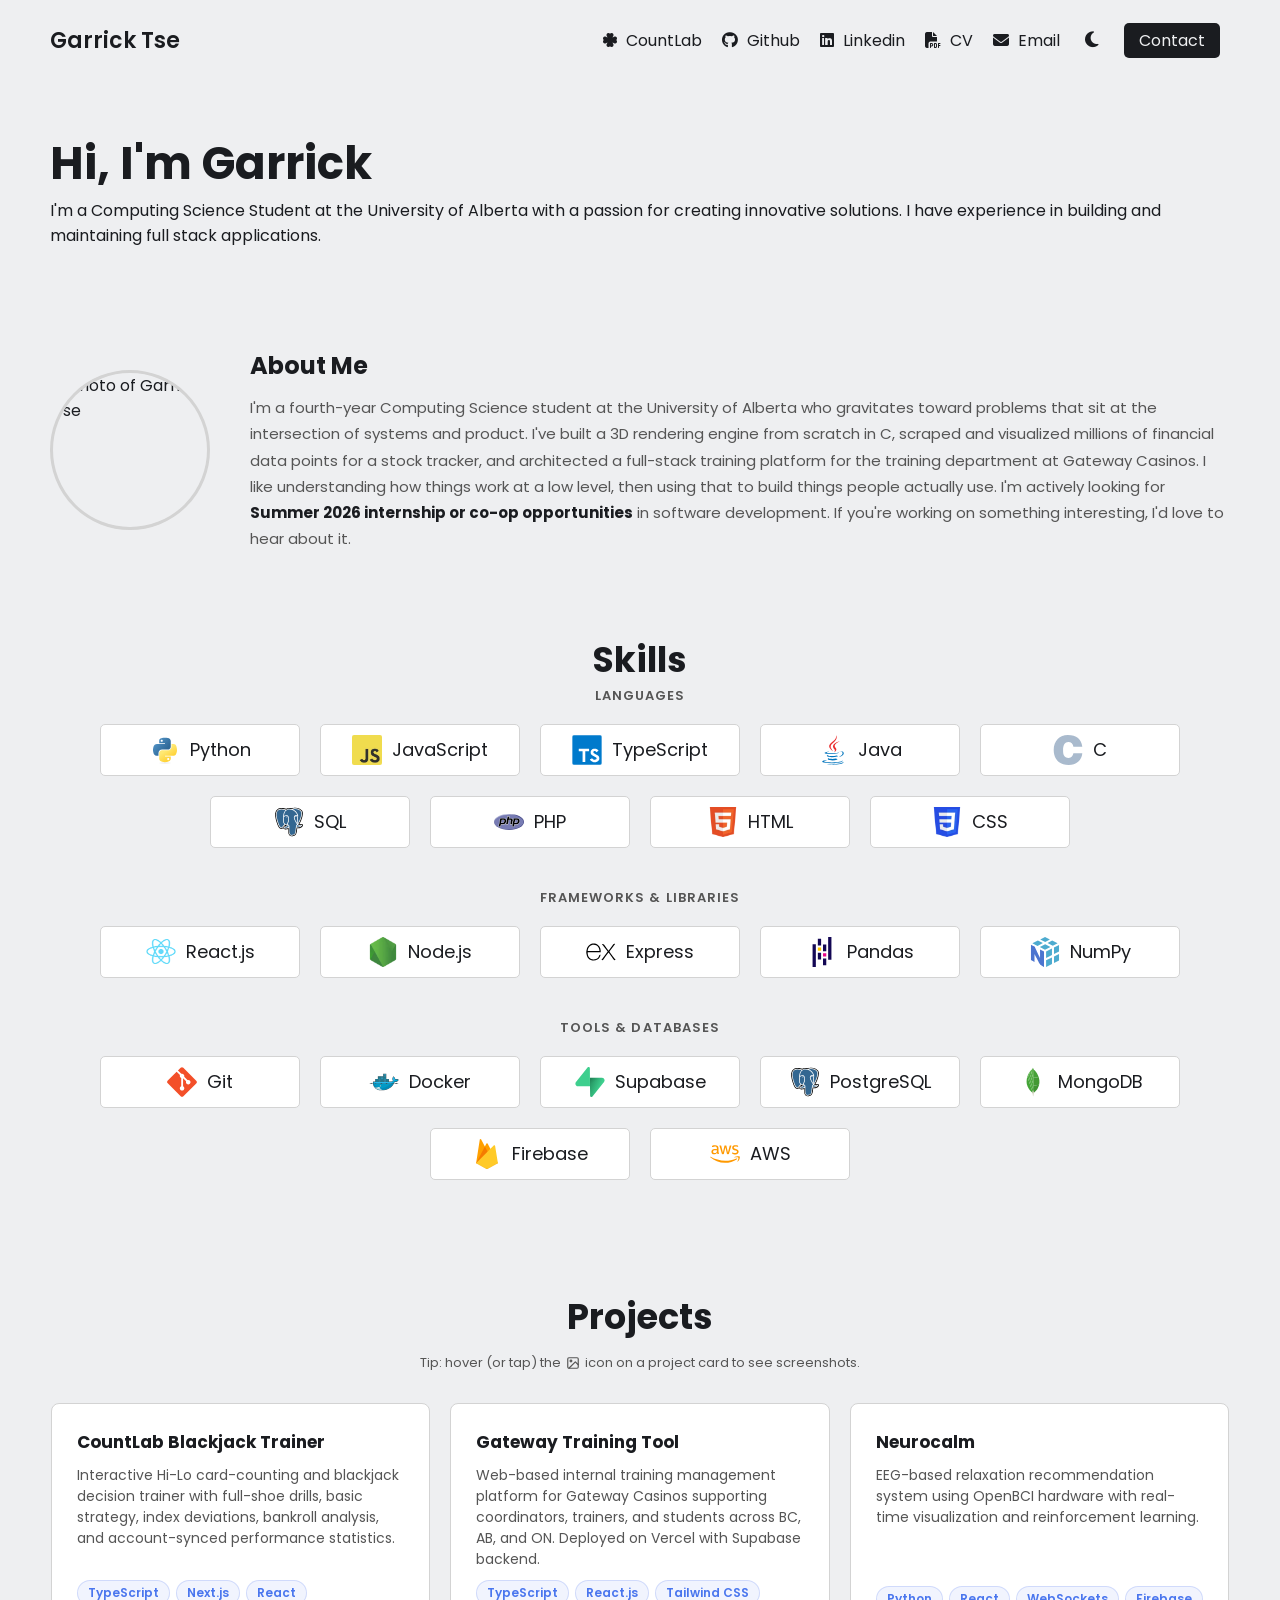
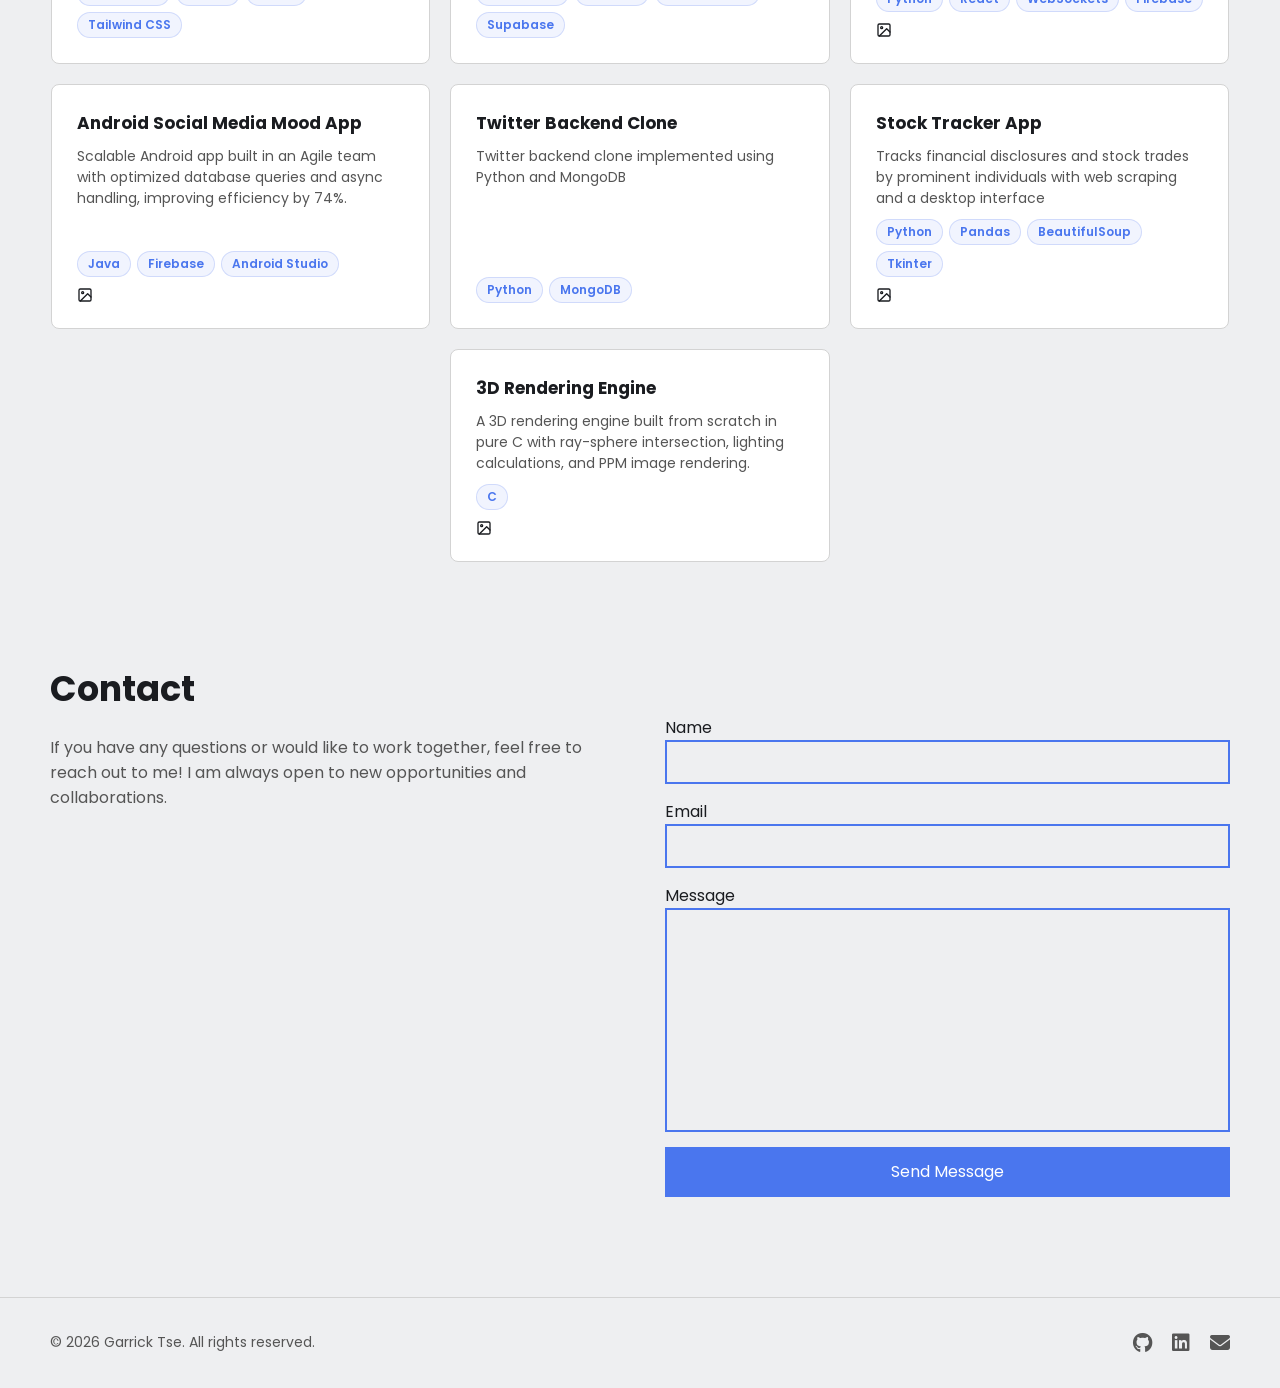
==== commit 586393d0: "Update About to fourth-year, add projects hint line, refresh CV Co-Authored-By: Claude Opus 5 <norep" ====
--- a/index.html
+++ b/index.html
@@ -81,7 +81,7 @@
       <img src="images/cv/headshot.png" alt="Photo of Garrick Tse" class="about-photo">
       <div class="about-text">
         <h2>About Me</h2>
-        <p>I'm a third-year Computing Science student at the University of Alberta who gravitates toward problems that sit at the intersection of systems and product. I've built a 3D rendering engine from scratch in C, scraped and visualized millions of financial data points for a stock tracker, and architected a full-stack training platform for the training department at Gateway Casinos. I like understanding how things work at a low level, then using that to build things people actually use. I'm actively looking for <strong>Summer 2026 internship or co-op opportunities</strong> in software development. If you're working on something interesting, I'd love to hear about it.</p>
+        <p>I'm a fourth-year Computing Science student at the University of Alberta who gravitates toward problems that sit at the intersection of systems and product. I've built a 3D rendering engine from scratch in C, scraped and visualized millions of financial data points for a stock tracker, and architected a full-stack training platform for the training department at Gateway Casinos. I like understanding how things work at a low level, then using that to build things people actually use. I'm actively looking for <strong>Summer 2026 internship or co-op opportunities</strong> in software development. If you're working on something interesting, I'd love to hear about it.</p>
       </div>
     </section>
 
@@ -196,6 +196,7 @@
     <!-- SECTION 2b: Projects -->
     <section id="projects" class="projects-section">
       <h2>Projects</h2>
+      <p class="projects-hint">Tip: hover (or tap) the <svg xmlns="http://www.w3.org/2000/svg" width="14" height="14" viewBox="0 0 24 24" fill="none" stroke="currentColor" stroke-width="2" stroke-linecap="round" stroke-linejoin="round"><rect x="3" y="3" width="18" height="18" rx="2"/><circle cx="8.5" cy="8.5" r="1.5"/><polyline points="21 15 16 10 5 21"/></svg> icon on a project card to see screenshots.</p>
 
       <div class="cards">
 
--- a/assets/css/styles.css
+++ b/assets/css/styles.css
@@ -244,7 +244,22 @@
 .projects-section h2 {
   text-align: center;
   font-size: 35px;
+  margin-bottom: 10px;
+}
+
+.projects-hint {
+  display: flex;
+  align-items: center;
+  justify-content: center;
+  gap: 5px;
+  text-align: center;
+  font-size: 13px;
+  color: var(--text-secondary);
   margin-bottom: 30px;
+}
+
+.projects-hint svg {
+  flex-shrink: 0;
 }
 
 .projects-section .cards {
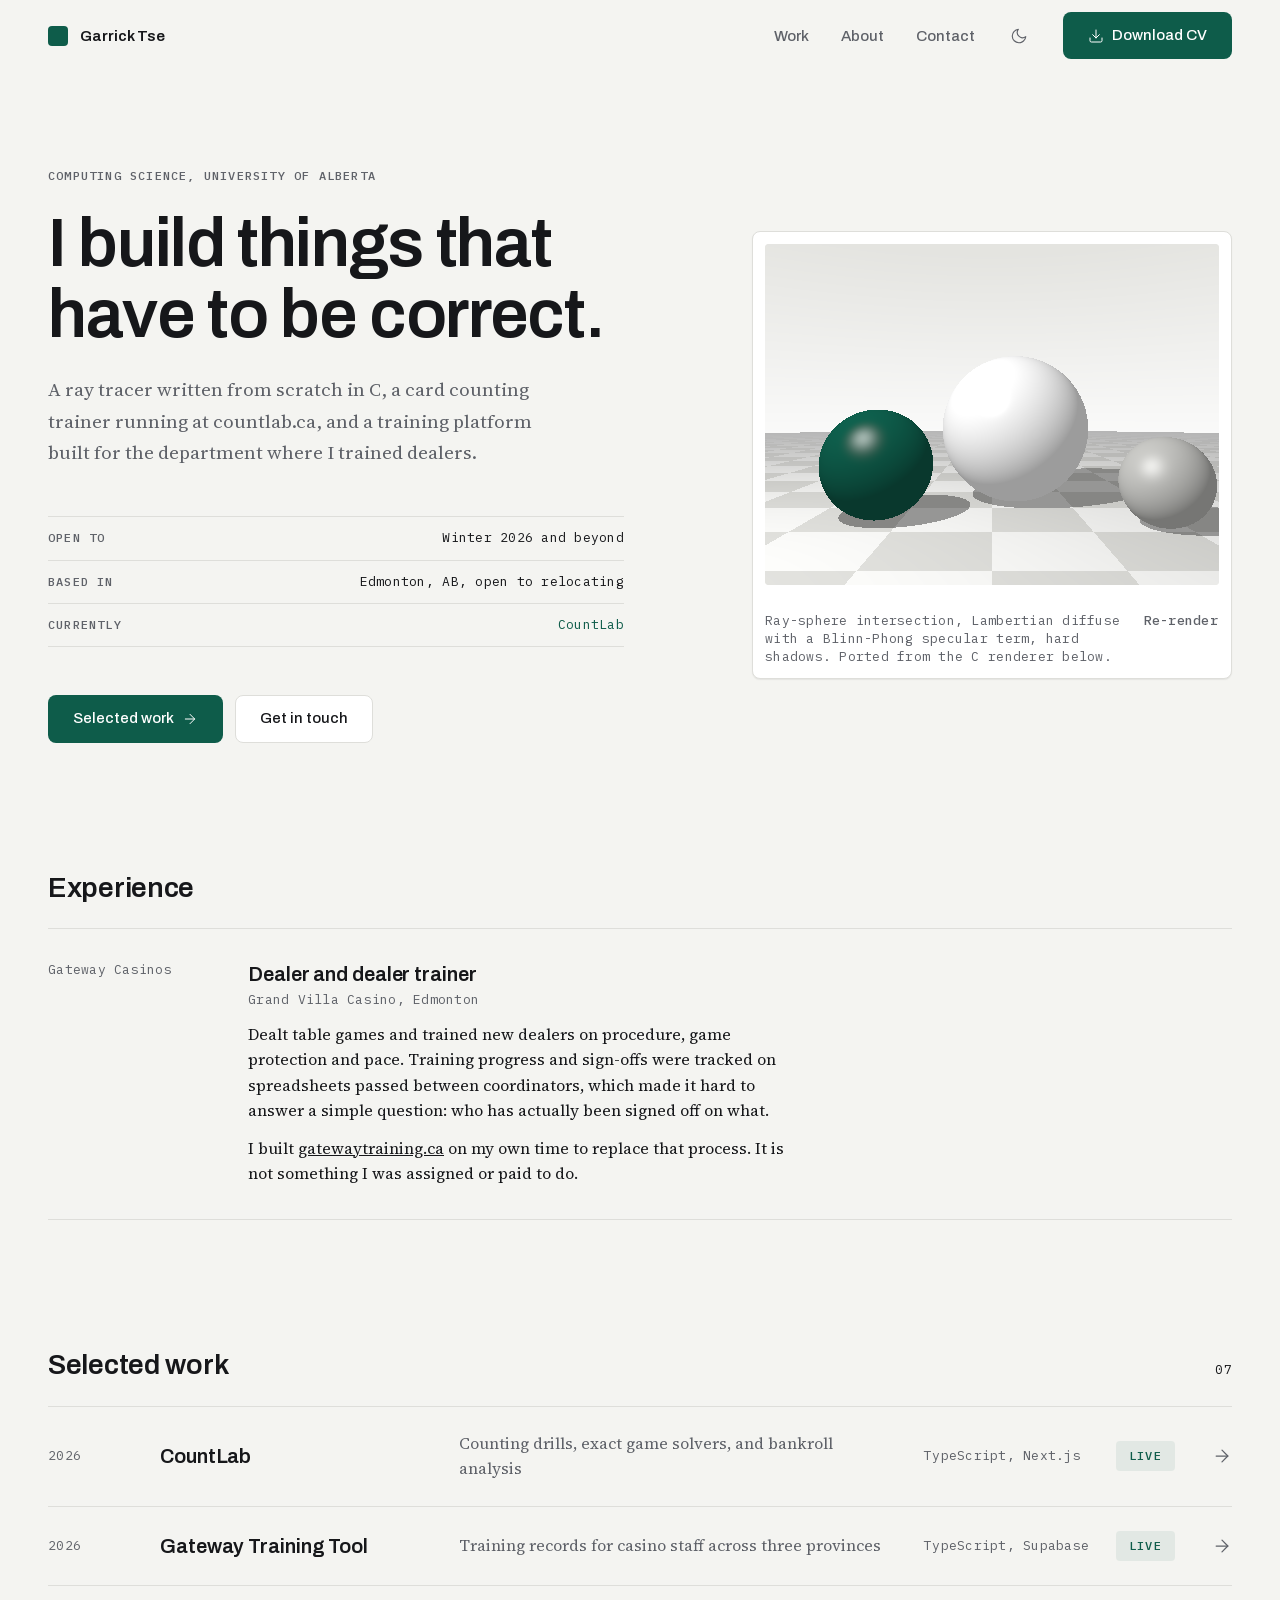
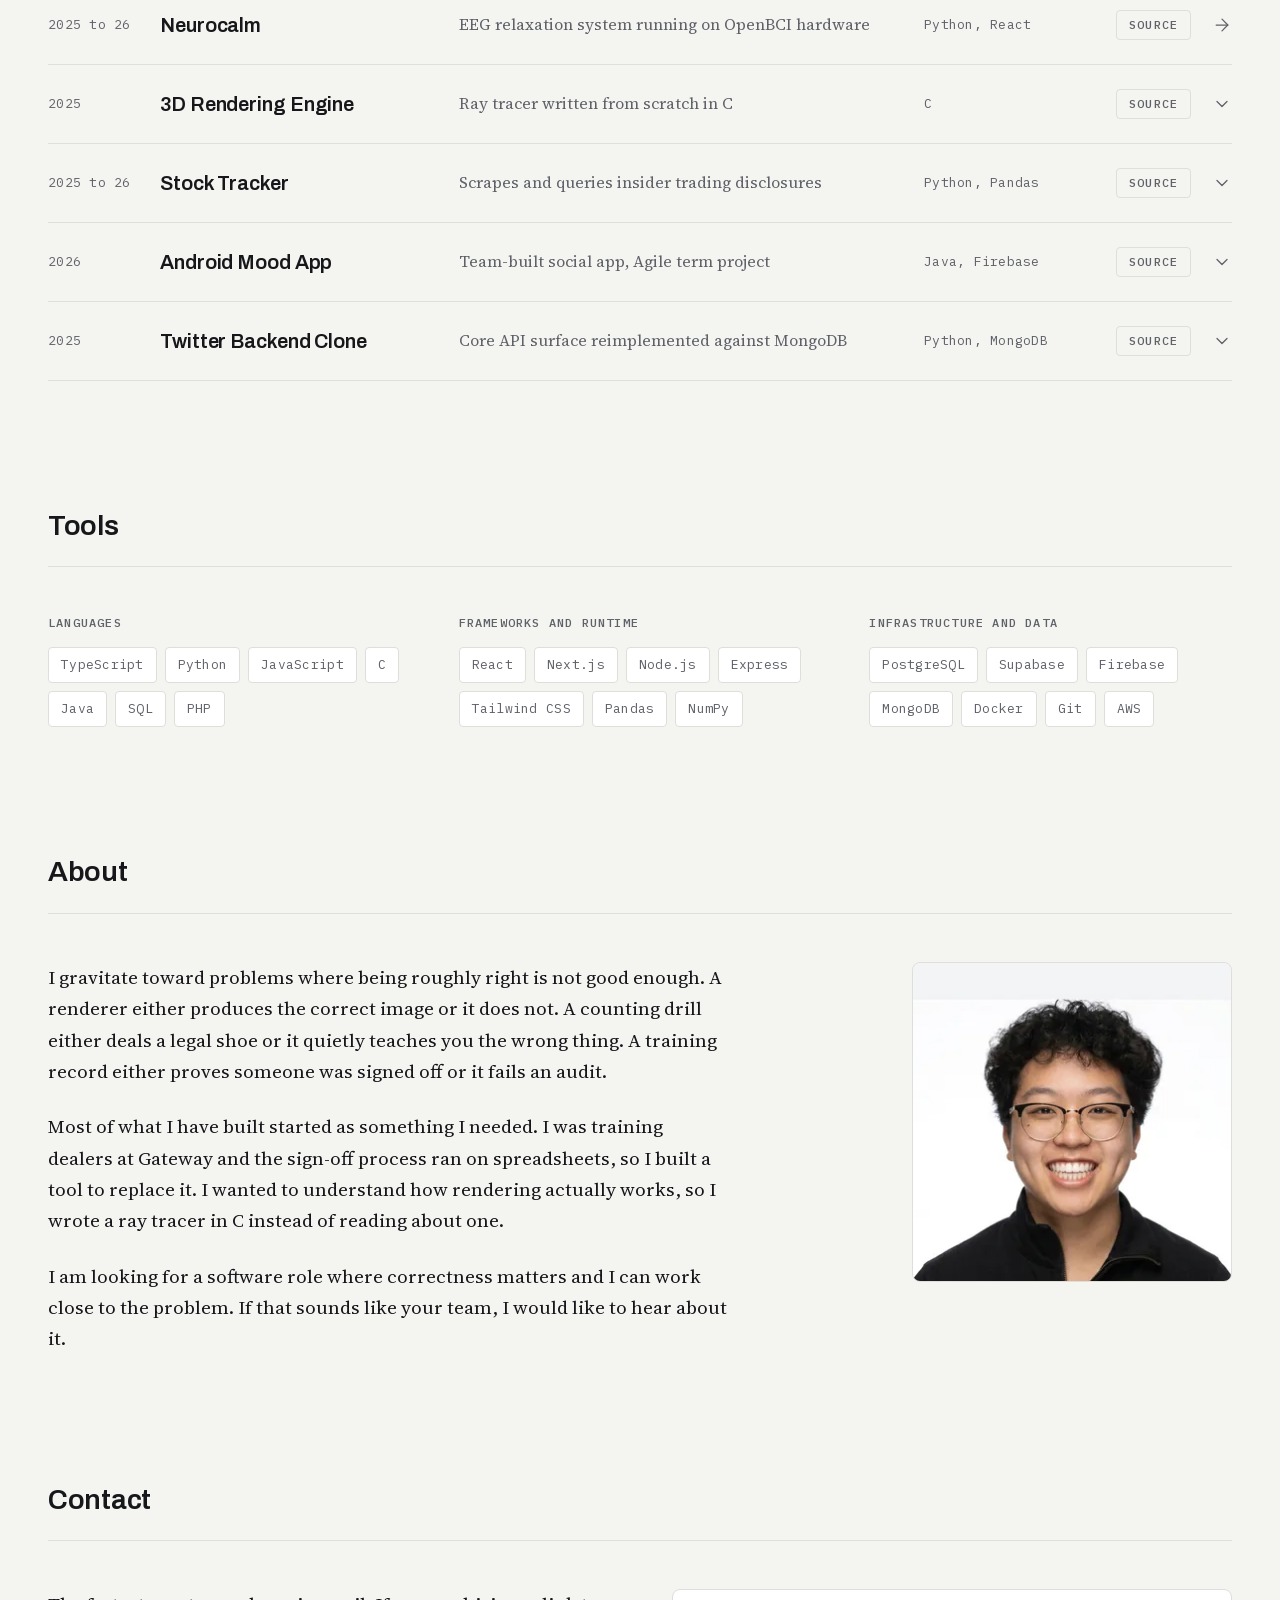
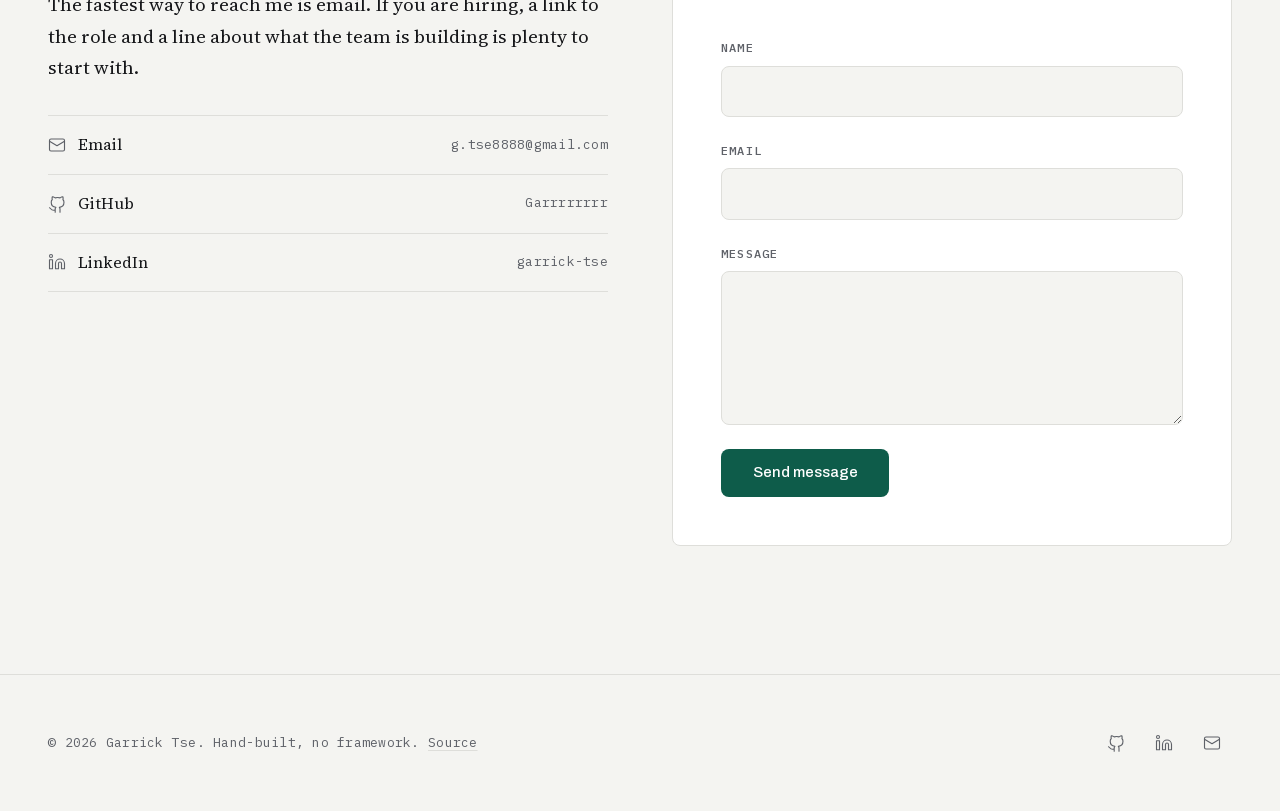
==== commit d7e02778: "Redesign the site around a design system and a live renderer Replaces the single-page site with a to" ====
--- a/index.html
+++ b/index.html
@@ -1,370 +1,653 @@
 <!DOCTYPE html>
 <html lang="en">
 <head>
-  <meta charset="UTF-8">
-  <meta http-equiv="X-UA-Compatible" content="IE=edge">
-  <meta name="viewport" content="width=device-width, initial-scale=1.0">
-  <meta name="description" content="Garrick Tse, Computing Science student at the University of Alberta. Portfolio showcasing full-stack projects, systems programming, and software engineering work.">
-
-  <!-- Open Graph -->
-  <meta property="og:title" content="Garrick Tse | Portfolio">
-  <meta property="og:description" content="Computing Science student at the University of Alberta. Full-stack developer building tools people actually use.">
-  <meta property="og:type" content="website">
-  <meta property="og:url" content="https://garricktse.com">
-  <meta property="og:image" content="https://garricktse.com/images/cv/headshot.png">
-
-  <!-- Favicon -->
-  <link rel="icon" href="data:image/svg+xml,<svg xmlns='http://www.w3.org/2000/svg' viewBox='0 0 100 100'><text y='.9em' font-size='90'>G</text></svg>">
-
-  <link rel="preconnect" href="https://fonts.googleapis.com">
-  <link rel="preconnect" href="https://fonts.gstatic.com" crossorigin>
-  <link href="https://fonts.googleapis.com/css2?family=Poppins:wght@400;600&display=swap" rel="stylesheet">
-
-  <link rel="stylesheet" href="https://cdnjs.cloudflare.com/ajax/libs/font-awesome/6.4.0/css/all.min.css" integrity="sha512-iecdLmaskl7CVkqkXNQ/ZH/XLlvWZOJyj7Yy7tcenmpD1ypASozpmT/E0iPtmFIB46ZmdtAc9eNBvH0H/ZpiBw==" crossorigin="anonymous" referrerpolicy="no-referrer" />
-
-  <link rel="stylesheet" href="assets/css/styles.css">
-
-  <title>Garrick Tse - Portfolio</title>
+<meta charset="UTF-8">
+<meta name="viewport" content="width=device-width, initial-scale=1">
+<title>Garrick Tse, software engineer</title>
+<meta name="description" content="Computing Science at the University of Alberta. A ray tracer written from scratch in C, a card counting trainer running at countlab.ca, and a training platform for casino staff across three provinces.">
+<link rel="canonical" href="https://garricktse.com/">
+
+<meta name="color-scheme" content="light dark">
+<meta name="theme-color" content="#F4F4F1">
+
+<meta property="og:type" content="website">
+<meta property="og:site_name" content="Garrick Tse">
+<meta property="og:url" content="https://garricktse.com/">
+<meta property="og:title" content="Garrick Tse, software engineer">
+<meta property="og:description" content="Computing Science at the University of Alberta. A ray tracer in C, a card counting trainer, and a training platform for casino staff across three provinces.">
+<meta property="og:image" content="https://garricktse.com/images/og/home.png">
+<meta property="og:image:width" content="1200">
+<meta property="og:image:height" content="630">
+<meta property="og:image:alt" content="Garrick Tse, software engineer. Selected work index.">
+<meta name="twitter:card" content="summary_large_image">
+<meta name="twitter:title" content="Garrick Tse, software engineer">
+<meta name="twitter:description" content="Computing Science at the University of Alberta. A ray tracer in C, a card counting trainer, and a training platform for casino staff across three provinces.">
+<meta name="twitter:image" content="https://garricktse.com/images/og/home.png">
+
+<link rel="icon" href="/favicon.svg" type="image/svg+xml">
+<link rel="icon" href="/favicon.ico" sizes="32x32">
+<link rel="apple-touch-icon" href="/apple-touch-icon.png">
+<link rel="manifest" href="/site.webmanifest">
+
+<link rel="stylesheet" href="/assets/css/tokens.css">
+<link rel="stylesheet" href="/assets/css/styles.css">
+
+<!-- Applied before first paint so the theme never flashes. -->
+<script>(function(){var d=document.documentElement;d.classList.add('js');try{var t=localStorage.getItem('theme');if(t==='dark'||t==='light'){d.setAttribute('data-theme',t);}}catch(e){}var m=document.querySelector('meta[name="theme-color"]');var dark=d.getAttribute('data-theme')==='dark'||(!d.getAttribute('data-theme')&&window.matchMedia('(prefers-color-scheme: dark)').matches);if(m&&dark){m.setAttribute('content','#101113');}})();</script>
+
+<script type="application/ld+json">
+{
+  "@context": "https://schema.org",
+  "@type": "Person",
+  "name": "Garrick Tse",
+  "url": "https://garricktse.com/",
+  "email": "mailto:g.tse8888@gmail.com",
+  "jobTitle": "Software engineer",
+  "alumniOf": { "@type": "CollegeOrUniversity", "name": "University of Alberta" },
+  "address": { "@type": "PostalAddress", "addressLocality": "Edmonton", "addressRegion": "AB", "addressCountry": "CA" },
+  "sameAs": [
+    "https://github.com/Garrrrrrrr",
+    "https://www.linkedin.com/in/garrick-tse-6a5746229/"
+  ]
+}
+</script>
 </head>
+
 <body>
-  <!-- NAVBAR -->
-  <nav>
-    <div class="left">
-      <a href="/">Garrick Tse</a>
-    </div>
-
-    <div class="right">
-      <a href="https://countlab.ca" target="_blank" rel="noopener noreferrer" aria-label="Open CountLab blackjack trainer">
-        <i class="fa-solid fa-clover"></i>
-        <span>CountLab</span>
+<a class="skip-link" href="#main">Skip to content</a>
+
+<!-- Icon sprite. Inlined so icon-only controls never render empty. -->
+<svg width="0" height="0" style="position:absolute" aria-hidden="true" focusable="false"><defs>
+<g id="i-github"><path d="M9 19c-5 1.5-5-2.5-7-3m14 6v-3.9a3.4 3.4 0 0 0-.9-2.6c3-.3 6.2-1.5 6.2-6.7A5.2 5.2 0 0 0 19.9 5a4.9 4.9 0 0 0-.1-3.6s-1.1-.3-3.7 1.4a12.7 12.7 0 0 0-6.6 0C6.9 1.1 5.8 1.4 5.8 1.4A4.9 4.9 0 0 0 5.7 5a5.2 5.2 0 0 0-1.4 3.7c0 5.2 3.2 6.4 6.2 6.7a3.4 3.4 0 0 0-.9 2.6V22" transform="translate(0 1)"/></g>
+<g id="i-linkedin"><path d="M16 8a6 6 0 0 1 6 6v7h-4v-7a2 2 0 0 0-4 0v7h-4v-7a6 6 0 0 1 6-6z"/><rect x="2" y="9" width="4" height="12"/><circle cx="4" cy="4" r="2"/></g>
+<g id="i-mail"><rect x="2" y="4" width="20" height="16" rx="2"/><path d="m22 7-10 6L2 7"/></g>
+<g id="i-download"><path d="M21 15v4a2 2 0 0 1-2 2H5a2 2 0 0 1-2-2v-4"/><path d="m7 10 5 5 5-5"/><path d="M12 15V3"/></g>
+<g id="i-external"><path d="M7 17 17 7"/><path d="M9 7h8v8"/></g>
+<g id="i-arrow-right"><path d="M5 12h14"/><path d="m12 5 7 7-7 7"/></g>
+<g id="i-arrow-left"><path d="M19 12H5"/><path d="m12 19-7-7 7-7"/></g>
+<g id="i-chevron-down"><path d="m6 9 6 6 6-6"/></g>
+<g id="i-sun"><circle cx="12" cy="12" r="4"/><path d="M12 2v2M12 20v2M4.9 4.9l1.4 1.4M17.7 17.7l1.4 1.4M2 12h2M20 12h2M4.9 19.1l1.4-1.4M17.7 6.3l1.4-1.4"/></g>
+<g id="i-moon"><path d="M21 12.8A9 9 0 1 1 11.2 3a7 7 0 0 0 9.8 9.8z"/></g>
+<g id="i-menu"><path d="M3 6h18M3 12h18M3 18h18"/></g>
+<g id="i-close"><path d="M18 6 6 18M6 6l12 12"/></g>
+</defs></svg>
+
+<header class="header">
+  <div class="container header__inner">
+    <a class="wordmark" href="/">
+      <span class="wordmark__mark" aria-hidden="true"></span>
+      Garrick Tse
+    </a>
+
+    <nav class="nav" aria-label="Primary">
+      <ul class="nav__links">
+        <li><a class="nav__link" href="#work">Work</a></li>
+        <li><a class="nav__link" href="#about">About</a></li>
+        <li><a class="nav__link" href="#contact">Contact</a></li>
+      </ul>
+
+      <button class="icon-btn" type="button" data-theme-toggle aria-label="Switch between light and dark theme">
+        <svg class="theme-toggle__moon" viewBox="0 0 24 24" fill="none" stroke="currentColor" stroke-width="1.5" stroke-linecap="round" stroke-linejoin="round" aria-hidden="true"><use href="#i-moon"/></svg>
+        <svg class="theme-toggle__sun" viewBox="0 0 24 24" fill="none" stroke="currentColor" stroke-width="1.5" stroke-linecap="round" stroke-linejoin="round" aria-hidden="true"><use href="#i-sun"/></svg>
+      </button>
+
+      <a class="btn btn--primary nav__cta" href="/images/cv/Garrick_CV.pdf" download="Garrick-Tse-CV.pdf">
+        <svg class="btn__icon" viewBox="0 0 24 24" fill="none" stroke="currentColor" stroke-width="1.5" stroke-linecap="round" stroke-linejoin="round" aria-hidden="true"><use href="#i-download"/></svg>
+        Download CV
       </a>
 
-      <a href="https://github.com/Garrrrrrrr" target="_blank" rel="noopener noreferrer" aria-label="GitHub profile">
-        <i class="fa-brands fa-github"></i>
-        <span>Github</span>
+      <button class="icon-btn nav__toggle" type="button" data-sheet-open aria-expanded="false" aria-controls="nav-sheet" aria-label="Open menu">
+        <svg viewBox="0 0 24 24" fill="none" stroke="currentColor" stroke-width="1.5" stroke-linecap="round" stroke-linejoin="round" aria-hidden="true"><use href="#i-menu"/></svg>
+      </button>
+    </nav>
+  </div>
+</header>
+
+<div class="sheet" id="nav-sheet" hidden>
+  <div class="container">
+    <div class="sheet__head">
+      <span class="wordmark"><span class="wordmark__mark" aria-hidden="true"></span>Garrick Tse</span>
+      <button class="icon-btn" type="button" data-sheet-close aria-label="Close menu">
+        <svg viewBox="0 0 24 24" fill="none" stroke="currentColor" stroke-width="1.5" stroke-linecap="round" stroke-linejoin="round" aria-hidden="true"><use href="#i-close"/></svg>
+      </button>
+    </div>
+    <ul class="sheet__links">
+      <li><a class="sheet__link" href="#work">Work</a></li>
+      <li><a class="sheet__link" href="#experience">Experience</a></li>
+      <li><a class="sheet__link" href="#about">About</a></li>
+      <li><a class="sheet__link" href="#contact">Contact</a></li>
+    </ul>
+    <div class="sheet__actions">
+      <a class="btn btn--primary" href="/images/cv/Garrick_CV.pdf" download="Garrick-Tse-CV.pdf">
+        <svg class="btn__icon" viewBox="0 0 24 24" fill="none" stroke="currentColor" stroke-width="1.5" stroke-linecap="round" stroke-linejoin="round" aria-hidden="true"><use href="#i-download"/></svg>
+        Download CV
       </a>
-
-      <a href="https://www.linkedin.com/in/garrick-tse-6a5746229/" target="_blank" rel="noopener noreferrer" aria-label="LinkedIn profile">
-        <i class="fa-brands fa-linkedin"></i>
-        <span>Linkedin</span>
+      <a class="btn btn--secondary" href="mailto:g.tse8888@gmail.com">Email me</a>
+    </div>
+  </div>
+</div>
+
+<main id="main">
+
+  <!-- HERO ---------------------------------------------------------------- -->
+  <section class="hero">
+    <div class="container hero__grid">
+      <div>
+        <p class="eyebrow">Computing Science, University of Alberta</p>
+        <h1 class="t-display hero__statement">I build things that have to be correct.</h1>
+        <p class="t-lead hero__lead">
+          A ray tracer written from scratch in C, a card counting trainer running at
+          countlab.ca, and a training platform built for the department where I trained dealers.
+        </p>
+
+        <dl class="hero__meta">
+          <div class="hero__meta-row">
+            <dt class="eyebrow hero__meta-key">Open to</dt>
+            <!-- Availability. The one line on this site that goes stale.
+                 Review it at the start of every recruiting cycle. -->
+            <dd class="hero__meta-val">Winter 2026 and beyond</dd>
+          </div>
+          <div class="hero__meta-row">
+            <dt class="eyebrow hero__meta-key">Based in</dt>
+            <dd class="hero__meta-val">Edmonton, AB, open to relocating</dd>
+          </div>
+          <div class="hero__meta-row">
+            <dt class="eyebrow hero__meta-key">Currently</dt>
+            <dd class="hero__meta-val"><a href="https://countlab.ca" target="_blank" rel="noopener noreferrer">CountLab</a></dd>
+          </div>
+        </dl>
+
+        <div class="hero__actions">
+          <a class="btn btn--primary" href="#work">
+            Selected work
+            <svg class="btn__icon" viewBox="0 0 24 24" fill="none" stroke="currentColor" stroke-width="1.5" stroke-linecap="round" stroke-linejoin="round" aria-hidden="true"><use href="#i-arrow-right"/></svg>
+          </a>
+          <a class="btn btn--secondary" href="#contact">Get in touch</a>
+        </div>
+      </div>
+
+      <!-- The renderer. Real ray tracing, not an animation. -->
+      <figure class="render" data-render>
+        <div class="render__stage">
+          <!-- Shown until the renderer has a frame, and permanently if
+               scripting is unavailable. Same scene, rendered ahead of time. -->
+          <img class="render__fallback" src="/images/render-fallback.webp"
+               width="720" height="540" decoding="async"
+               alt="A ray traced scene: three spheres on a checkered plane, lit by a single light.">
+          <canvas class="render__canvas" width="640" height="480" role="img"
+                  aria-label="A ray traced scene: three spheres on a checkered plane, lit by a single light, rendering progressively."
+                  aria-busy="true"></canvas>
+        </div>
+        <div class="render__progress" role="presentation">
+          <div class="render__bar"></div>
+        </div>
+        <figcaption class="render__foot">
+          <span class="mono render__caption">
+            Ray-sphere intersection, Lambertian diffuse with a Blinn-Phong specular
+            term, hard shadows. Ported from the C renderer below.
+          </span>
+          <button class="btn btn--quiet" type="button" data-render-replay hidden>Re-render</button>
+        </figcaption>
+      </figure>
+    </div>
+  </section>
+
+  <!-- EXPERIENCE ---------------------------------------------------------- -->
+  <section class="section" id="experience">
+    <div class="container">
+      <div class="section-head section-head--flush">
+        <h2 class="t-h2">Experience</h2>
+      </div>
+
+      <div class="exp">
+        <article class="exp__item reveal">
+          <!-- CONFIRM: start and end dates for this role. -->
+          <p class="mono exp__dates">Gateway Casinos</p>
+          <div>
+            <h3 class="t-h3">Dealer and dealer trainer</h3>
+            <p class="mono exp__org">Grand Villa Casino, Edmonton</p>
+            <div class="exp__body">
+              <p>
+                Dealt table games and trained new dealers on procedure, game protection
+                and pace. Training progress and sign-offs were tracked on spreadsheets
+                passed between coordinators, which made it hard to answer a simple
+                question: who has actually been signed off on what.
+              </p>
+              <p>
+                I built <a href="https://gatewaytraining.ca" target="_blank" rel="noopener noreferrer">gatewaytraining.ca</a>
+                on my own time to replace that process. It is not something I was
+                assigned or paid to do.
+              </p>
+            </div>
+          </div>
+        </article>
+      </div>
+    </div>
+  </section>
+
+  <!-- SELECTED WORK -------------------------------------------------------- -->
+  <section class="section" id="work">
+    <div class="container">
+      <div class="section-head section-head--flush">
+        <h2 class="t-h2">Selected work</h2>
+        <span class="mono">07</span>
+      </div>
+
+      <div class="work">
+
+        <!-- 1. CountLab -->
+        <div class="work__item">
+          <a class="work-row" href="/work/countlab/">
+            <span class="work-title">CountLab</span>
+            <span class="work-summary">Counting drills, exact game solvers, and bankroll analysis</span>
+            <span class="work-meta mono">
+              <span class="work-year">2026</span>
+              <span class="work-stack">TypeScript, Next.js</span>
+            </span>
+            <span class="chip chip--live work-status">Live</span>
+            <svg class="work-arrow work-arrow--go" viewBox="0 0 24 24" fill="none" stroke="currentColor" stroke-width="1.5" stroke-linecap="round" stroke-linejoin="round" aria-hidden="true"><use href="#i-arrow-right"/></svg>
+          </a>
+        </div>
+
+        <!-- 2. Gateway Training Tool -->
+        <div class="work__item">
+          <a class="work-row" href="/work/gateway-training/">
+            <span class="work-title">Gateway Training Tool</span>
+            <span class="work-summary">Training records for casino staff across three provinces</span>
+            <span class="work-meta mono">
+              <span class="work-year">2026</span>
+              <span class="work-stack">TypeScript, Supabase</span>
+            </span>
+            <span class="chip chip--live work-status">Live</span>
+            <svg class="work-arrow work-arrow--go" viewBox="0 0 24 24" fill="none" stroke="currentColor" stroke-width="1.5" stroke-linecap="round" stroke-linejoin="round" aria-hidden="true"><use href="#i-arrow-right"/></svg>
+          </a>
+        </div>
+
+        <!-- 3. Neurocalm -->
+        <div class="work__item">
+          <a class="work-row" href="/work/neurocalm/">
+            <span class="work-title">Neurocalm</span>
+            <span class="work-summary">EEG relaxation system running on OpenBCI hardware</span>
+            <span class="work-meta mono">
+              <span class="work-year">2025 to 26</span>
+              <span class="work-stack">Python, React</span>
+            </span>
+            <span class="chip work-status">Source</span>
+            <svg class="work-arrow work-arrow--go" viewBox="0 0 24 24" fill="none" stroke="currentColor" stroke-width="1.5" stroke-linecap="round" stroke-linejoin="round" aria-hidden="true"><use href="#i-arrow-right"/></svg>
+          </a>
+        </div>
+
+        <!-- 4. 3D Rendering Engine -->
+        <details class="work__item">
+          <summary class="work-row">
+            <span class="work-title">3D Rendering Engine</span>
+            <span class="work-summary">Ray tracer written from scratch in C</span>
+            <span class="work-meta mono">
+              <span class="work-year">2025</span>
+              <span class="work-stack">C</span>
+            </span>
+            <span class="chip work-status">Source</span>
+            <svg class="work-arrow work-arrow--open" viewBox="0 0 24 24" fill="none" stroke="currentColor" stroke-width="1.5" stroke-linecap="round" stroke-linejoin="round" aria-hidden="true"><use href="#i-chevron-down"/></svg>
+          </summary>
+          <div class="work-detail">
+            <div class="work-detail__body">
+              <p>
+                Ray-sphere intersection, surface normals, diffuse and specular lighting,
+                and PPM output, with no graphics library involved. The renderer running
+                at the top of this page is a port of it to canvas, so the shading model
+                you are looking at is the one implemented here.
+              </p>
+            </div>
+            <div class="shot-strip">
+              <button class="shot" type="button" data-lightbox="ppm" data-caption="Five spheres with diffuse shading against a dark background">
+                <img src="/images/projects/ppm1.webp" width="786" height="599" loading="lazy" decoding="async" alt="Five spheres with diffuse shading against a dark background">
+              </button>
+              <button class="shot" type="button" data-lightbox="ppm" data-caption="A scene with a sky gradient and a ground plane, with shadows cast onto it">
+                <img src="/images/projects/ppm2.webp" width="640" height="477" loading="lazy" decoding="async" alt="A scene with a sky gradient and a ground plane, with shadows cast onto it">
+              </button>
+              <button class="shot" type="button" data-lightbox="ppm" data-caption="Spheres of differing radius sharing one light source">
+                <img src="/images/projects/ppm3.webp" width="638" height="480" loading="lazy" decoding="async" alt="Spheres of differing radius sharing one light source">
+              </button>
+              <button class="shot" type="button" data-lightbox="ppm" data-caption="Close range spheres, showing the falloff across a curved surface">
+                <img src="/images/projects/ppm4.webp" width="640" height="481" loading="lazy" decoding="async" alt="Close range spheres, showing the falloff across a curved surface">
+              </button>
+              <button class="shot" type="button" data-lightbox="ppm" data-caption="A composed multi-sphere scene, written out as a PPM file">
+                <img src="/images/projects/ppm5.webp" width="800" height="596" loading="lazy" decoding="async" alt="A composed multi-sphere scene, written out as a PPM file">
+              </button>
+            </div>
+            <div class="work-detail__links">
+              <a class="link mono" href="https://github.com/Garrrrrrrr/Ray-Tracing-Engine-in-C" target="_blank" rel="noopener noreferrer">
+                Source on GitHub
+                <svg class="link__icon" viewBox="0 0 24 24" fill="none" stroke="currentColor" stroke-width="1.5" stroke-linecap="round" stroke-linejoin="round" aria-hidden="true"><use href="#i-external"/></svg>
+              </a>
+            </div>
+          </div>
+        </details>
+
+        <!-- 5. Stock Tracker -->
+        <details class="work__item">
+          <summary class="work-row">
+            <span class="work-title">Stock Tracker</span>
+            <span class="work-summary">Scrapes and queries insider trading disclosures</span>
+            <span class="work-meta mono">
+              <span class="work-year">2025 to 26</span>
+              <span class="work-stack">Python, Pandas</span>
+            </span>
+            <span class="chip work-status">Source</span>
+            <svg class="work-arrow work-arrow--open" viewBox="0 0 24 24" fill="none" stroke="currentColor" stroke-width="1.5" stroke-linecap="round" stroke-linejoin="round" aria-hidden="true"><use href="#i-chevron-down"/></svg>
+          </summary>
+          <div class="work-detail">
+            <div class="work-detail__body">
+              <p>
+                Scrapes public financial disclosures for trades made by executives,
+                politicians and high net worth individuals, normalises them with Pandas,
+                and presents them in a Tkinter desktop interface with filtering and
+                per-person history.
+              </p>
+            </div>
+            <div class="shot-strip">
+              <button class="shot" type="button" data-lightbox="stock" data-caption="The toolbar: refresh, add a ticker, export to CSV, or query a single company">
+                <img src="/images/projects/stock1.webp" width="1236" height="122" loading="lazy" decoding="async" alt="The toolbar: refresh, add a ticker, export to CSV, or query a single company">
+              </button>
+              <button class="shot" type="button" data-lightbox="stock" data-caption="The general feed: every recent filing with the insider, their title, the trade type and the price">
+                <img src="/images/projects/stock2.webp" width="901" height="943" loading="lazy" decoding="async" alt="The general feed: every recent filing with the insider, their title, the trade type and the price">
+              </button>
+              <button class="shot" type="button" data-lightbox="stock" data-caption="A wider view of the same feed, sorted by submission date">
+                <img src="/images/projects/stock3.webp" width="1600" height="1221" loading="lazy" decoding="async" alt="A wider view of the same feed, sorted by submission date">
+              </button>
+              <button class="shot" type="button" data-lightbox="stock" data-caption="The per-ticker query: symbol, how many days back, and a result limit">
+                <img src="/images/projects/stock4.webp" width="1255" height="482" loading="lazy" decoding="async" alt="The per-ticker query: symbol, how many days back, and a result limit">
+              </button>
+              <button class="shot" type="button" data-lightbox="stock" data-caption="Results for a single ticker, with quantity sold alongside each insider and title">
+                <img src="/images/projects/stock5.webp" width="1223" height="1070" loading="lazy" decoding="async" alt="Results for a single ticker, with quantity sold alongside each insider and title">
+              </button>
+            </div>
+            <div class="work-detail__links">
+              <a class="link mono" href="https://github.com/Garrrrrrrr/Stock-Tracker-App" target="_blank" rel="noopener noreferrer">
+                Source on GitHub
+                <svg class="link__icon" viewBox="0 0 24 24" fill="none" stroke="currentColor" stroke-width="1.5" stroke-linecap="round" stroke-linejoin="round" aria-hidden="true"><use href="#i-external"/></svg>
+              </a>
+            </div>
+          </div>
+        </details>
+
+        <!-- 6. Android Mood App -->
+        <details class="work__item">
+          <summary class="work-row">
+            <span class="work-title">Android Mood App</span>
+            <span class="work-summary">Team-built social app, Agile term project</span>
+            <span class="work-meta mono">
+              <span class="work-year">2026</span>
+              <span class="work-stack">Java, Firebase</span>
+            </span>
+            <span class="chip work-status">Source</span>
+            <svg class="work-arrow work-arrow--open" viewBox="0 0 24 24" fill="none" stroke="currentColor" stroke-width="1.5" stroke-linecap="round" stroke-linejoin="round" aria-hidden="true"><use href="#i-chevron-down"/></svg>
+          </summary>
+          <div class="work-detail">
+            <div class="work-detail__body">
+              <p>
+                An Android app for posting your current mood in an Instagram-like feed,
+                built by a team of six across Agile sprints with Firebase for auth,
+                storage and the live feed. My work was on the data layer: batching the
+                query pattern behind the feed and moving image handling off the main
+                thread so scrolling stayed smooth on older devices.
+              </p>
+            </div>
+            <div class="shot-strip">
+              <button class="shot" type="button" data-lightbox="android" data-caption="The mood feed, with the emotion setting the card colour">
+                <img src="/images/projects/android1.webp" width="720" height="1600" loading="lazy" decoding="async" alt="The mood feed, with the emotion setting the card colour">
+              </button>
+              <button class="shot" type="button" data-lightbox="android" data-caption="The mood feed">
+                <img src="/images/projects/android2.webp" width="720" height="1600" loading="lazy" decoding="async" alt="The mood feed">
+              </button>
+              <button class="shot" type="button" data-lightbox="android" data-caption="A profile, with follower counts and bio">
+                <img src="/images/projects/android3.webp" width="720" height="1600" loading="lazy" decoding="async" alt="A profile, with follower counts and bio">
+              </button>
+              <button class="shot" type="button" data-lightbox="android" data-caption="A mood entry with an image attached">
+                <img src="/images/projects/android4.webp" width="720" height="1600" loading="lazy" decoding="async" alt="A mood entry with an image attached">
+              </button>
+              <button class="shot" type="button" data-lightbox="android" data-caption="Browsing and filtering the feed">
+                <img src="/images/projects/android5.webp" width="720" height="1600" loading="lazy" decoding="async" alt="Browsing and filtering the feed">
+              </button>
+            </div>
+            <div class="work-detail__links">
+              <a class="link mono" href="https://github.com/Garrrrrrrr/Android-Social-Media-Mood-App" target="_blank" rel="noopener noreferrer">
+                Source on GitHub
+                <svg class="link__icon" viewBox="0 0 24 24" fill="none" stroke="currentColor" stroke-width="1.5" stroke-linecap="round" stroke-linejoin="round" aria-hidden="true"><use href="#i-external"/></svg>
+              </a>
+            </div>
+          </div>
+        </details>
+
+        <!-- 7. Twitter Backend Clone -->
+        <details class="work__item">
+          <summary class="work-row">
+            <span class="work-title">Twitter Backend Clone</span>
+            <span class="work-summary">Core API surface reimplemented against MongoDB</span>
+            <span class="work-meta mono">
+              <span class="work-year">2025</span>
+              <span class="work-stack">Python, MongoDB</span>
+            </span>
+            <span class="chip work-status">Source</span>
+            <svg class="work-arrow work-arrow--open" viewBox="0 0 24 24" fill="none" stroke="currentColor" stroke-width="1.5" stroke-linecap="round" stroke-linejoin="round" aria-hidden="true"><use href="#i-chevron-down"/></svg>
+          </summary>
+          <div class="work-detail">
+            <div class="work-detail__body">
+              <p>
+                Tweets, follows, search and the timeline query, implemented in Python
+                against MongoDB. The interesting part was the timeline: assembling a
+                feed from a follow graph without scanning every document, which is where
+                the indexing decisions actually start to matter.
+              </p>
+            </div>
+            <div class="work-detail__links">
+              <a class="link mono" href="https://github.com/Garrrrrrrr/Twitter-Backend-Clone" target="_blank" rel="noopener noreferrer">
+                Source on GitHub
+                <svg class="link__icon" viewBox="0 0 24 24" fill="none" stroke="currentColor" stroke-width="1.5" stroke-linecap="round" stroke-linejoin="round" aria-hidden="true"><use href="#i-external"/></svg>
+              </a>
+            </div>
+          </div>
+        </details>
+
+      </div>
+    </div>
+  </section>
+
+  <!-- TOOLS ---------------------------------------------------------------- -->
+  <section class="section" id="tools">
+    <div class="container">
+      <div class="section-head">
+        <h2 class="t-h2">Tools</h2>
+      </div>
+
+      <div class="tools">
+        <div class="reveal">
+          <p class="eyebrow tools__label">Languages</p>
+          <ul class="tag-list">
+            <li class="tag">TypeScript</li>
+            <li class="tag">Python</li>
+            <li class="tag">JavaScript</li>
+            <li class="tag">C</li>
+            <li class="tag">Java</li>
+            <li class="tag">SQL</li>
+            <li class="tag">PHP</li>
+          </ul>
+        </div>
+        <div class="reveal">
+          <p class="eyebrow tools__label">Frameworks and runtime</p>
+          <ul class="tag-list">
+            <li class="tag">React</li>
+            <li class="tag">Next.js</li>
+            <li class="tag">Node.js</li>
+            <li class="tag">Express</li>
+            <li class="tag">Tailwind CSS</li>
+            <li class="tag">Pandas</li>
+            <li class="tag">NumPy</li>
+          </ul>
+        </div>
+        <div class="reveal">
+          <p class="eyebrow tools__label">Infrastructure and data</p>
+          <ul class="tag-list">
+            <li class="tag">PostgreSQL</li>
+            <li class="tag">Supabase</li>
+            <li class="tag">Firebase</li>
+            <li class="tag">MongoDB</li>
+            <li class="tag">Docker</li>
+            <li class="tag">Git</li>
+            <li class="tag">AWS</li>
+          </ul>
+        </div>
+      </div>
+    </div>
+  </section>
+
+  <!-- ABOUT ----------------------------------------------------------------- -->
+  <section class="section" id="about">
+    <div class="container">
+      <div class="section-head">
+        <h2 class="t-h2">About</h2>
+      </div>
+
+      <div class="about__grid">
+        <div class="prose">
+          <p>
+            I gravitate toward problems where being roughly right is not good enough.
+            A renderer either produces the correct image or it does not. A counting
+            drill either deals a legal shoe or it quietly teaches you the wrong thing.
+            A training record either proves someone was signed off or it fails an audit.
+          </p>
+          <p>
+            Most of what I have built started as something I needed. I was training
+            dealers at Gateway and the sign-off process ran on spreadsheets, so I built
+            a tool to replace it. I wanted to understand how rendering actually works,
+            so I wrote a ray tracer in C instead of reading about one.
+          </p>
+          <p>
+            I am looking for a software role where correctness matters and I can work
+            close to the problem. If that sounds like your team, I would like to hear
+            about it.
+          </p>
+        </div>
+
+        <picture>
+          <source srcset="/images/cv/headshot-320.webp 320w, /images/cv/headshot-640.webp 640w"
+                  sizes="(min-width: 768px) 320px, 100vw" type="image/webp">
+          <img class="about__photo" src="/images/cv/headshot-640.jpg"
+               width="640" height="640" loading="lazy" decoding="async"
+               alt="Garrick Tse">
+        </picture>
+      </div>
+    </div>
+  </section>
+
+  <!-- CONTACT --------------------------------------------------------------- -->
+  <section class="section" id="contact">
+    <div class="container">
+      <div class="section-head">
+        <h2 class="t-h2">Contact</h2>
+      </div>
+
+      <div class="contact__grid">
+        <div>
+          <p class="prose">
+            The fastest way to reach me is email. If you are hiring, a link to the role
+            and a line about what the team is building is plenty to start with.
+          </p>
+
+          <div class="contact__routes">
+            <a class="contact__route" href="mailto:g.tse8888@gmail.com">
+              <svg viewBox="0 0 24 24" fill="none" stroke="currentColor" stroke-width="1.5" stroke-linecap="round" stroke-linejoin="round" aria-hidden="true"><use href="#i-mail"/></svg>
+              Email
+              <span class="contact__route-val">g.tse8888@gmail.com</span>
+            </a>
+            <a class="contact__route" href="https://github.com/Garrrrrrrr" target="_blank" rel="noopener noreferrer">
+              <svg viewBox="0 0 24 24" fill="none" stroke="currentColor" stroke-width="1.5" stroke-linecap="round" stroke-linejoin="round" aria-hidden="true"><use href="#i-github"/></svg>
+              GitHub
+              <span class="contact__route-val">Garrrrrrrr</span>
+            </a>
+            <a class="contact__route" href="https://www.linkedin.com/in/garrick-tse-6a5746229/" target="_blank" rel="noopener noreferrer">
+              <svg viewBox="0 0 24 24" fill="none" stroke="currentColor" stroke-width="1.5" stroke-linecap="round" stroke-linejoin="round" aria-hidden="true"><use href="#i-linkedin"/></svg>
+              LinkedIn
+              <span class="contact__route-val">garrick-tse</span>
+            </a>
+          </div>
+        </div>
+
+        <form class="form" id="contact-form" novalidate>
+          <div class="field">
+            <label class="field__label" for="name">Name</label>
+            <input class="field__input" type="text" id="name" name="name" autocomplete="name"
+                   aria-describedby="name-error" required>
+            <p class="field__error" id="name-error" role="alert"></p>
+          </div>
+
+          <div class="field">
+            <label class="field__label" for="email">Email</label>
+            <input class="field__input" type="email" id="email" name="email" autocomplete="email"
+                   aria-describedby="email-error" required>
+            <p class="field__error" id="email-error" role="alert"></p>
+          </div>
+
+          <div class="field">
+            <label class="field__label" for="message">Message</label>
+            <textarea class="field__input" id="message" name="message" rows="5"
+                      aria-describedby="message-error" required></textarea>
+            <p class="field__error" id="message-error" role="alert"></p>
+          </div>
+
+          <div class="field field--trap" aria-hidden="true">
+            <label for="company">Company</label>
+            <input type="text" id="company" name="company" tabindex="-1" autocomplete="off">
+          </div>
+
+          <button class="btn btn--primary form__submit" type="submit">Send message</button>
+          <p class="form__status" id="form-status" role="status" aria-live="polite"></p>
+        </form>
+      </div>
+    </div>
+  </section>
+
+</main>
+
+<footer class="footer">
+  <div class="container footer__inner">
+    <p class="mono footer__meta">
+      &copy; <span data-year>2026</span> Garrick Tse.
+      Hand-built, no framework.
+      <a href="https://github.com/Garrrrrrrr/website" target="_blank" rel="noopener noreferrer">Source</a>
+    </p>
+    <div class="footer__social">
+      <a class="icon-btn" href="https://github.com/Garrrrrrrr" target="_blank" rel="noopener noreferrer" aria-label="GitHub">
+        <svg viewBox="0 0 24 24" fill="none" stroke="currentColor" stroke-width="1.5" stroke-linecap="round" stroke-linejoin="round" aria-hidden="true"><use href="#i-github"/></svg>
       </a>
-
-      <a href="images/cv/Garrick_CV.pdf" download="Garrick_CV.pdf" aria-label="Download CV">
-        <i class="fa-solid fa-file-pdf"></i>
-        <span>CV</span>
+      <a class="icon-btn" href="https://www.linkedin.com/in/garrick-tse-6a5746229/" target="_blank" rel="noopener noreferrer" aria-label="LinkedIn">
+        <svg viewBox="0 0 24 24" fill="none" stroke="currentColor" stroke-width="1.5" stroke-linecap="round" stroke-linejoin="round" aria-hidden="true"><use href="#i-linkedin"/></svg>
       </a>
-
-      <a href="mailto:g.tse8888@gmail.com" aria-label="Send email">
-        <i class="fa-solid fa-envelope"></i>
-        <span>Email</span>
+      <a class="icon-btn" href="mailto:g.tse8888@gmail.com" aria-label="Email">
+        <svg viewBox="0 0 24 24" fill="none" stroke="currentColor" stroke-width="1.5" stroke-linecap="round" stroke-linejoin="round" aria-hidden="true"><use href="#i-mail"/></svg>
       </a>
-
-      <button class="theme-toggle" id="theme-toggle" aria-label="Toggle dark mode">
-        <i class="fa-solid fa-moon"></i>
-      </button>
-
-      <a href="#contact" class="contact-btn">Contact</a>
-    </div>
-  </nav>
-
-  <main>
-    <!-- SECTION 1: Hero -->
-    <section class="hero-section">
-      <div class="text">
-        <h2>Hi, I'm Garrick</h2>
-        <p>I'm a Computing Science Student at the University of Alberta with a passion for creating innovative solutions. I have experience in building and maintaining full stack applications.</p>
-      </div>
-    </section>
-
-    <!-- SECTION 1b: About -->
-    <section id="about" class="about-section">
-      <img src="images/cv/headshot.png" alt="Photo of Garrick Tse" class="about-photo">
-      <div class="about-text">
-        <h2>About Me</h2>
-        <p>I'm a fourth-year Computing Science student at the University of Alberta who gravitates toward problems that sit at the intersection of systems and product. I've built a 3D rendering engine from scratch in C, scraped and visualized millions of financial data points for a stock tracker, and architected a full-stack training platform for the training department at Gateway Casinos. I like understanding how things work at a low level, then using that to build things people actually use. I'm actively looking for <strong>Summer 2026 internship or co-op opportunities</strong> in software development. If you're working on something interesting, I'd love to hear about it.</p>
-      </div>
-    </section>
-
-    <!-- SECTION 2: Skills -->
-    <section id="skills" class="skills-section">
-      <h2>Skills</h2>
-
-      <div class="skills-group">
-        <h3 class="skills-group-label">Languages</h3>
-        <div class="cells">
-          <div class="cell">
-            <img src="images/lang/python-original.svg" alt="Python logo">
-            <span>Python</span>
-          </div>
-          <div class="cell">
-            <img src="images/lang/javascript-logo.webp" alt="JavaScript logo">
-            <span>JavaScript</span>
-          </div>
-          <div class="cell">
-            <img src="images/lang/typescript-original.svg" alt="TypeScript logo">
-            <span>TypeScript</span>
-          </div>
-          <div class="cell">
-            <img src="images/lang/java-original.svg" alt="Java logo">
-            <span>Java</span>
-          </div>
-          <div class="cell">
-            <img src="images/lang/c-original.svg" alt="C logo">
-            <span>C</span>
-          </div>
-          <div class="cell">
-            <img src="images/lang/postgresql-original.svg" alt="SQL logo">
-            <span>SQL</span>
-          </div>
-          <div class="cell">
-            <img src="images/lang/php-original.svg" alt="PHP logo">
-            <span>PHP</span>
-          </div>
-          <div class="cell">
-            <img src="images/lang/html-logo.webp" alt="HTML logo">
-            <span>HTML</span>
-          </div>
-          <div class="cell">
-            <img src="images/lang/css-logo.webp" alt="CSS logo">
-            <span>CSS</span>
-          </div>
-        </div>
-      </div>
-
-      <div class="skills-group">
-        <h3 class="skills-group-label">Frameworks & Libraries</h3>
-        <div class="cells">
-          <div class="cell">
-            <img src="images/lang/react-logo.webp" alt="React logo">
-            <span>React.js</span>
-          </div>
-          <div class="cell">
-            <img src="images/lang/node-logo.webp" alt="Node.js logo">
-            <span>Node.js</span>
-          </div>
-          <div class="cell">
-            <img src="images/lang/express-original.svg" alt="Express logo">
-            <span>Express</span>
-          </div>
-          <div class="cell">
-            <img src="images/lang/pandas-original.svg" alt="Pandas logo">
-            <span>Pandas</span>
-          </div>
-          <div class="cell">
-            <img src="images/lang/numpy-original.svg" alt="NumPy logo">
-            <span>NumPy</span>
-          </div>
-        </div>
-      </div>
-
-      <div class="skills-group">
-        <h3 class="skills-group-label">Tools & Databases</h3>
-        <div class="cells">
-          <div class="cell">
-            <img src="images/lang/git-original.svg" alt="Git logo">
-            <span>Git</span>
-          </div>
-          <div class="cell">
-            <img src="images/lang/docker-original.svg" alt="Docker logo">
-            <span>Docker</span>
-          </div>
-          <div class="cell">
-            <img src="images/lang/supabase-original.svg" alt="Supabase logo">
-            <span>Supabase</span>
-          </div>
-          <div class="cell">
-            <img src="images/lang/postgresql-original.svg" alt="PostgreSQL logo">
-            <span>PostgreSQL</span>
-          </div>
-          <div class="cell">
-            <img src="images/lang/mongodb-original.svg" alt="MongoDB logo">
-            <span>MongoDB</span>
-          </div>
-          <div class="cell">
-            <img src="images/lang/firebase-original.svg" alt="Firebase logo">
-            <span>Firebase</span>
-          </div>
-          <div class="cell">
-            <img src="images/lang/amazonwebservices-plain-wordmark.svg" alt="AWS logo">
-            <span>AWS</span>
-          </div>
-        </div>
-      </div>
-
-    </section>
-
-    <!-- SECTION 2b: Projects -->
-    <section id="projects" class="projects-section">
-      <h2>Projects</h2>
-      <p class="projects-hint">Tip: hover (or tap) the <svg xmlns="http://www.w3.org/2000/svg" width="14" height="14" viewBox="0 0 24 24" fill="none" stroke="currentColor" stroke-width="2" stroke-linecap="round" stroke-linejoin="round"><rect x="3" y="3" width="18" height="18" rx="2"/><circle cx="8.5" cy="8.5" r="1.5"/><polyline points="21 15 16 10 5 21"/></svg> icon on a project card to see screenshots.</p>
-
-      <div class="cards">
-
-        <div class="card">
-          <a href="https://countlab.ca" class="card-link" target="_blank" rel="noopener noreferrer">
-            <h3>CountLab Blackjack Trainer</h3>
-            <p>Interactive Hi-Lo card-counting and blackjack decision trainer with full-shoe drills, basic strategy, index deviations, bankroll analysis, and account-synced performance statistics.</p>
-            <div class="lang">
-              <span class="pill">TypeScript</span>
-              <span class="pill">Next.js</span>
-              <span class="pill">React</span>
-              <span class="pill">Tailwind CSS</span>
-            </div>
-          </a>
-        </div>
-
-        <div class="card">
-          <a href="https://github.com/Garrrrrrrr/GatewayTrainingTool" target="_blank" rel="noopener noreferrer" class="card-link">
-            <h3>Gateway Training Tool</h3>
-            <p>Web-based internal training management platform for Gateway Casinos supporting coordinators, trainers, and students across BC, AB, and ON. Deployed on Vercel with Supabase backend.</p>
-            <div class="lang">
-              <span class="pill">TypeScript</span>
-              <span class="pill">React.js</span>
-              <span class="pill">Tailwind CSS</span>
-              <span class="pill">Supabase</span>
-            </div>
-          </a>
-        </div>
-
-        <div class="card">
-          <a href="https://github.com/Garrrrrrrr/Neurocalm" target="_blank" rel="noopener noreferrer" class="card-link">
-            <h3>Neurocalm</h3>
-            <p>EEG-based relaxation recommendation system using OpenBCI hardware with real-time visualization and reinforcement learning.</p>
-            <div class="lang">
-              <span class="pill">Python</span>
-              <span class="pill">React</span>
-              <span class="pill">WebSockets</span>
-              <span class="pill">Firebase</span>
-            </div>
-          </a>
-          <a class="preview-trigger" href="gallery.html?project=neurocalm" aria-label="View Neurocalm screenshots">
-            <svg xmlns="http://www.w3.org/2000/svg" width="16" height="16" viewBox="0 0 24 24" fill="none" stroke="currentColor" stroke-width="2" stroke-linecap="round" stroke-linejoin="round"><rect x="3" y="3" width="18" height="18" rx="2"/><circle cx="8.5" cy="8.5" r="1.5"/><polyline points="21 15 16 10 5 21"/></svg>
-            <span class="preview-popup">
-              <img src="images/projects/ncalm1.png" alt="Neurocalm dashboard">
-              <img src="images/projects/ncalm2.png" alt="Neurocalm EEG view">
-              <img src="images/projects/ncalm3.png" alt="Neurocalm recommendations">
-              <img src="images/projects/ncalm4.png" alt="Neurocalm settings">
-            </span>
-          </a>
-        </div>
-
-        <div class="card">
-          <a href="https://github.com/Garrrrrrrr/Android-Social-Media-Mood-App" target="_blank" rel="noopener noreferrer" class="card-link">
-            <h3>Android Social Media Mood App</h3>
-            <p>Scalable Android app built in an Agile team with optimized database queries and async handling, improving efficiency by 74%.</p>
-            <div class="lang">
-              <span class="pill">Java</span>
-              <span class="pill">Firebase</span>
-              <span class="pill">Android Studio</span>
-            </div>
-          </a>
-          <a class="preview-trigger" href="gallery.html?project=android-mood" aria-label="View Android Mood App screenshots">
-            <svg xmlns="http://www.w3.org/2000/svg" width="16" height="16" viewBox="0 0 24 24" fill="none" stroke="currentColor" stroke-width="2" stroke-linecap="round" stroke-linejoin="round"><rect x="3" y="3" width="18" height="18" rx="2"/><circle cx="8.5" cy="8.5" r="1.5"/><polyline points="21 15 16 10 5 21"/></svg>
-            <span class="preview-popup">
-              <img src="images/projects/android1.png" alt="Android Mood App screenshot 1">
-              <img src="images/projects/android2.png" alt="Android Mood App screenshot 2">
-              <img src="images/projects/android3.png" alt="Android Mood App screenshot 3">
-              <img src="images/projects/android4.png" alt="Android Mood App screenshot 4">
-              <img src="images/projects/android5.png" alt="Android Mood App screenshot 5">
-            </span>
-          </a>
-        </div>
-
-        <div class="card">
-          <a href="https://github.com/Garrrrrrrr/Twitter-Backend-Clone" target="_blank" rel="noopener noreferrer" class="card-link">
-            <h3>Twitter Backend Clone</h3>
-            <p>Twitter backend clone implemented using Python and MongoDB</p>
-            <div class="lang">
-              <span class="pill">Python</span>
-              <span class="pill">MongoDB</span>
-            </div>
-          </a>
-        </div>
-
-        <div class="card">
-          <a href="https://github.com/Garrrrrrrr/Stock-Tracker-App" target="_blank" rel="noopener noreferrer" class="card-link">
-            <h3>Stock Tracker App</h3>
-            <p>Tracks financial disclosures and stock trades by prominent individuals with web scraping and a desktop interface</p>
-            <div class="lang">
-              <span class="pill">Python</span>
-              <span class="pill">Pandas</span>
-              <span class="pill">BeautifulSoup</span>
-              <span class="pill">Tkinter</span>
-            </div>
-          </a>
-          <a class="preview-trigger" href="gallery.html?project=stock" aria-label="View Stock Tracker screenshots">
-            <svg xmlns="http://www.w3.org/2000/svg" width="16" height="16" viewBox="0 0 24 24" fill="none" stroke="currentColor" stroke-width="2" stroke-linecap="round" stroke-linejoin="round"><rect x="3" y="3" width="18" height="18" rx="2"/><circle cx="8.5" cy="8.5" r="1.5"/><polyline points="21 15 16 10 5 21"/></svg>
-            <span class="preview-popup">
-              <img src="images/projects/stock1.png" alt="Stock Tracker main view">
-              <img src="images/projects/stock2.png" alt="Stock Tracker filtering">
-              <img src="images/projects/stock3.png" alt="Stock Tracker chart">
-              <img src="images/projects/stock4.png" alt="Stock Tracker export">
-              <img src="images/projects/stock5.png" alt="Stock Tracker details">
-            </span>
-          </a>
-        </div>
-
-        <div class="card">
-          <a href="https://github.com/Garrrrrrrr/Ray-Tracing-Engine-in-C" target="_blank" rel="noopener noreferrer" class="card-link">
-            <h3>3D Rendering Engine</h3>
-            <p>A 3D rendering engine built from scratch in pure C with ray-sphere intersection, lighting calculations, and PPM image rendering.</p>
-            <div class="lang">
-              <span class="pill">C</span>
-            </div>
-          </a>
-          <a class="preview-trigger" href="gallery.html?project=3d-rendering" aria-label="View 3D Rendering Engine renders">
-            <svg xmlns="http://www.w3.org/2000/svg" width="16" height="16" viewBox="0 0 24 24" fill="none" stroke="currentColor" stroke-width="2" stroke-linecap="round" stroke-linejoin="round"><rect x="3" y="3" width="18" height="18" rx="2"/><circle cx="8.5" cy="8.5" r="1.5"/><polyline points="21 15 16 10 5 21"/></svg>
-            <span class="preview-popup">
-              <img src="images/projects/ppm1.png" alt="Ray traced sphere render">
-              <img src="images/projects/ppm2.png" alt="Ray traced lighting">
-              <img src="images/projects/ppm3.png" alt="Ray traced shadows">
-              <img src="images/projects/ppm4.png" alt="Ray traced reflections">
-              <img src="images/projects/ppm5.png" alt="Ray traced final scene">
-            </span>
-          </a>
-        </div>
-
-
-      </div>
-    </section>
-
-    <!-- SECTION 3: Contact -->
-    <section id="contact" class="contact-section">
-      <h2>Contact</h2>
-
-      <div class="group">
-        <div class="text">
-          If you have any questions or would like to work together, feel free to reach out to me! I am always open to new opportunities and collaborations.
-        </div>
-
-        <form id="contactForm">
-          <label for="name">Name</label>
-          <input type="text" id="name" name="name" required>
-
-          <label for="email">Email</label>
-          <input type="email" id="email" name="email" required>
-
-          <label for="message">Message</label>
-          <textarea id="message" name="message" cols="30" rows="10" required></textarea>
-
-          <button type="submit">Send Message</button>
-        </form>
-      </div>
-    </section>
-  </main>
-
-  <!-- FOOTER -->
-  <footer>
-    <div class="footer-content">
-      <p>&copy; 2026 Garrick Tse. All rights reserved.</p>
-      <div class="footer-links">
-        <a href="https://github.com/Garrrrrrrr" target="_blank" rel="noopener noreferrer" aria-label="GitHub"><i class="fa-brands fa-github"></i></a>
-        <a href="https://www.linkedin.com/in/garrick-tse-6a5746229/" target="_blank" rel="noopener noreferrer" aria-label="LinkedIn"><i class="fa-brands fa-linkedin"></i></a>
-        <a href="mailto:g.tse8888@gmail.com" aria-label="Email"><i class="fa-solid fa-envelope"></i></a>
-      </div>
-    </div>
-  </footer>
-
-  <script src="assets/js/script.js"></script>
+    </div>
+  </div>
+</footer>
+
+<!-- LIGHTBOX -->
+<div class="lightbox" id="lightbox" role="dialog" aria-modal="true" aria-label="Screenshot viewer" hidden>
+  <button class="icon-btn lightbox__close" type="button" aria-label="Close viewer">
+    <svg viewBox="0 0 24 24" fill="none" stroke="currentColor" stroke-width="1.5" stroke-linecap="round" stroke-linejoin="round" aria-hidden="true"><use href="#i-close"/></svg>
+  </button>
+  <button class="icon-btn lightbox__nav lightbox__nav--prev" type="button" aria-label="Previous screenshot">
+    <svg viewBox="0 0 24 24" fill="none" stroke="currentColor" stroke-width="1.5" stroke-linecap="round" stroke-linejoin="round" aria-hidden="true"><use href="#i-arrow-left"/></svg>
+  </button>
+  <button class="icon-btn lightbox__nav lightbox__nav--next" type="button" aria-label="Next screenshot">
+    <svg viewBox="0 0 24 24" fill="none" stroke="currentColor" stroke-width="1.5" stroke-linecap="round" stroke-linejoin="round" aria-hidden="true"><use href="#i-arrow-right"/></svg>
+  </button>
+  <figure class="lightbox__figure">
+    <img class="lightbox__img" alt="">
+    <figcaption class="mono lightbox__caption"></figcaption>
+  </figure>
+</div>
+
+<script src="/assets/js/raytracer.js" defer></script>
+<script src="/assets/js/main.js" defer></script>
 </body>
 </html>
--- a/assets/css/tokens.css
+++ b/assets/css/tokens.css
@@ -0,0 +1,238 @@
+/* ============================================================================
+   DESIGN TOKENS
+   garricktse.com
+
+   This file is the design system. Every value used anywhere else in the site
+   comes from here. If a component stylesheet contains a raw colour, spacing,
+   radius, duration or font size, that is a bug.
+
+   Contents
+     1. Typefaces
+     2. Colour, light
+     3. Colour, dark
+     4. Spacing scale, 4pt
+     5. Type ramp
+     6. Radius
+     7. Elevation
+     8. Motion
+     9. Layout
+   ========================================================================= */
+
+
+/* 1. TYPEFACES ------------------------------------------------------------ */
+
+/* Archivo. Variable, 400 to 700. Headings and UI. */
+@font-face {
+  font-family: 'Archivo';
+  src: url('../fonts/archivo.woff2') format('woff2');
+  font-weight: 400 700;
+  font-style: normal;
+  font-display: swap;
+}
+
+/* Source Serif 4. Variable, 400 to 600, optical size 8 to 60. Reading text. */
+@font-face {
+  font-family: 'Source Serif 4';
+  src: url('../fonts/sourceserif.woff2') format('woff2');
+  font-weight: 400 600;
+  font-style: normal;
+  font-display: swap;
+}
+
+/* IBM Plex Mono. Data and labels only, never prose. */
+@font-face {
+  font-family: 'IBM Plex Mono';
+  src: url('../fonts/plexmono-400.woff2') format('woff2');
+  font-weight: 400;
+  font-style: normal;
+  font-display: swap;
+}
+@font-face {
+  font-family: 'IBM Plex Mono';
+  src: url('../fonts/plexmono-500.woff2') format('woff2');
+  font-weight: 500;
+  font-style: normal;
+  font-display: swap;
+}
+
+
+:root {
+  color-scheme: light dark;
+
+  /* 2. COLOUR, LIGHT ------------------------------------------------------ */
+
+  --paper:          #F4F4F1;   /* page ground                                */
+  --surface:        #FFFFFF;   /* cards, inputs, raised panels               */
+  --surface-sunken: #EAEAE6;   /* expanded rows, code, skeletons             */
+  --ink:            #16171A;   /* headings and primary text                  */
+  --ink-muted:      #5E6168;   /* metadata, captions, secondary text         */
+  --rule:           #DEDEDA;   /* hairlines and borders                      */
+
+  /* One accent. Deep pine. Carries hierarchy and state, never decoration. */
+  --accent:          #0E5C4A;
+  --accent-hover:    #0A4437;
+  --accent-wash:     rgba(14, 92, 74, 0.08);
+  --accent-contrast: #FFFFFF;  /* text sitting on --accent                   */
+
+  --selection: rgba(14, 92, 74, 0.16);
+
+  /* The headshot is shot on white. On the dark theme it is dimmed slightly
+     so it does not glare; on light it is left alone. */
+  --photo-filter: none;
+
+
+  /* 4. SPACING SCALE, 4pt ------------------------------------------------- */
+  /* No margin, padding or gap anywhere may use a value outside this scale. */
+
+  --s-1:  4px;
+  --s-2:  8px;
+  --s-3:  12px;
+  --s-4:  16px;
+  --s-5:  24px;
+  --s-6:  32px;
+  --s-7:  48px;
+  --s-8:  64px;
+  --s-9:  96px;
+  --s-10: 128px;
+
+
+  /* 5. TYPE RAMP ---------------------------------------------------------- */
+
+  --font-display: 'Archivo', 'Helvetica Neue', Arial, sans-serif;
+  --font-body:    'Source Serif 4', Georgia, 'Times New Roman', serif;
+  --font-mono:    'IBM Plex Mono', ui-monospace, SFMono-Regular, Menlo, monospace;
+
+  /* The display step is the only fluid value in the system. Every other step
+     is fixed so vertical rhythm cannot drift between breakpoints. */
+  --t-display:  clamp(40px, 6vw, 68px);
+  --t-h1:       40px;
+  --t-h2:       28px;
+  --t-h3:       20px;
+  --t-body-lg:  19px;
+  --t-body:     16px;
+  --t-ui:       15px;
+  --t-meta:     13px;
+  --t-eyebrow:  12px;
+
+  --lh-display: 1.05;
+  --lh-h1:      1.15;
+  --lh-h2:      1.20;
+  --lh-h3:      1.30;
+  --lh-body:    1.60;
+  --lh-body-lg: 1.65;
+  --lh-ui:      1.45;
+  --lh-meta:    1.40;
+  --lh-eyebrow: 1.30;
+
+  --tr-display: -0.02em;
+  --tr-h1:      -0.015em;
+  --tr-h2:      -0.01em;
+  --tr-h3:      -0.005em;
+  --tr-meta:    0.02em;
+  --tr-eyebrow: 0.10em;
+
+
+  /* 6. RADIUS ------------------------------------------------------------- */
+  /* Two values, no exceptions. Everything that has a corner uses one of them. */
+
+  --r:    8px;   /* cards, buttons, inputs, images, canvas frame */
+  --r-sm: 4px;   /* chips, focus rings, progress bar             */
+
+
+  /* 7. ELEVATION ---------------------------------------------------------- */
+  /* Two steps. Neutral black at low alpha, never tinted. Hairlines do most
+     of the separation work; shadow is reserved for genuinely lifted surfaces. */
+
+  --shadow-1: 0 1px 2px rgba(16, 17, 20, 0.04),
+              0 1px 1px rgba(16, 17, 20, 0.03);
+  --shadow-2: 0 8px 24px rgba(16, 17, 20, 0.08),
+              0 2px 6px rgba(16, 17, 20, 0.04);
+
+
+  /* 8. MOTION ------------------------------------------------------------- */
+
+  --dur-1: 120ms;   /* hover, focus, colour                     */
+  --dur-2: 220ms;   /* disclosure, reveal, nav state            */
+  --ease-out:    cubic-bezier(0.2, 0, 0, 1);
+  --ease-in-out: cubic-bezier(0.4, 0, 0.2, 1);
+
+
+  /* 9. LAYOUT ------------------------------------------------------------- */
+
+  --container: 1200px;
+  --gutter:    var(--s-5);   /* 24px, raised at wider breakpoints below */
+  --measure:       68ch;     /* maximum line length for reading text    */
+  --measure-wide:  76ch;     /* label/value strips, which run wider     */
+  --section-y: var(--s-9);   /* 96px, raised to 128px at 768px          */
+  --header-h:  64px;
+}
+
+
+/* 3. COLOUR, DARK ---------------------------------------------------------
+   Three states: no attribute follows the system, an explicit attribute wins
+   in both directions. Only the colour tokens are redefined; nothing else in
+   the system changes between themes. */
+
+@media (prefers-color-scheme: dark) {
+  :root:not([data-theme="light"]) {
+    --paper:          #101113;
+    --surface:        #17181B;
+    --surface-sunken: #1D1E22;
+    --ink:            #EDEEEF;
+    --ink-muted:      #9A9EA6;
+    --rule:           #2A2C31;
+
+    --accent:          #4FBFA0;
+    --accent-hover:    #6ED0B4;
+    --accent-wash:     rgba(79, 191, 160, 0.10);
+    --accent-contrast: #08201A;
+
+    --selection: rgba(79, 191, 160, 0.22);
+    --photo-filter: brightness(0.92) contrast(1.02);
+
+    --shadow-1: 0 1px 2px rgba(0, 0, 0, 0.32),
+                0 1px 1px rgba(0, 0, 0, 0.24);
+    --shadow-2: 0 8px 24px rgba(0, 0, 0, 0.44),
+                0 2px 6px rgba(0, 0, 0, 0.30);
+  }
+}
+
+:root[data-theme="dark"] {
+  --paper:          #101113;
+  --surface:        #17181B;
+  --surface-sunken: #1D1E22;
+  --ink:            #EDEEEF;
+  --ink-muted:      #9A9EA6;
+  --rule:           #2A2C31;
+
+  --accent:          #4FBFA0;
+  --accent-hover:    #6ED0B4;
+  --accent-wash:     rgba(79, 191, 160, 0.10);
+  --accent-contrast: #08201A;
+
+  --selection: rgba(79, 191, 160, 0.22);
+  --photo-filter: brightness(0.92) contrast(1.02);
+
+  --shadow-1: 0 1px 2px rgba(0, 0, 0, 0.32),
+              0 1px 1px rgba(0, 0, 0, 0.24);
+  --shadow-2: 0 8px 24px rgba(0, 0, 0, 0.44),
+              0 2px 6px rgba(0, 0, 0, 0.30);
+}
+
+
+/* Breakpoint-scoped layout tokens. Both endpoints sit on the 4pt scale, so
+   clamp() is deliberately not used for section rhythm or gutters. */
+
+@media (min-width: 768px) {
+  :root {
+    --gutter:    var(--s-6);   /* 32px */
+    --section-y: var(--s-10);  /* 128px */
+    --header-h:  72px;
+  }
+}
+
+@media (min-width: 1280px) {
+  :root {
+    --gutter: var(--s-7);      /* 48px */
+  }
+}
--- a/assets/css/styles.css
+++ b/assets/css/styles.css
@@ -1,651 +1,1169 @@
-:root {
-  --text-color: #1a1c20;
-  --text-secondary: #555;
-  --link-color: #4a76ee;
-  --background-color: #eeeff1;
-  --card-border: #d3d3d3;
-  --card-bg: #fff;
-  --pill-bg: rgba(74, 118, 238, 0.08);
-  --pill-border: rgba(74, 118, 238, 0.2);
-}
-
-[data-theme="dark"] {
-  --text-color: #e4e4e7;
-  --text-secondary: #a1a1aa;
-  --link-color: #6d9bff;
-  --background-color: #18181b;
-  --card-border: #3f3f46;
-  --card-bg: #27272a;
-  --pill-bg: rgba(109, 155, 255, 0.1);
-  --pill-border: rgba(109, 155, 255, 0.25);
-}
-
-* {
-  margin: 0;
-  padding: 0;
-  box-sizing: border-box;
-}
+/* ============================================================================
+   garricktse.com
+
+   Consumes assets/css/tokens.css. Every colour, space, size, radius, shadow
+   and duration below is a token reference. Raw values appear only where CSS
+   has no alternative (hairline widths, 0, 100%, 50%).
+
+   Contents
+      1. Reset and base
+      2. Typography primitives
+      3. Layout primitives
+      4. Buttons and chips
+      5. Header and navigation
+      6. Hero and renderer
+      7. Experience
+      8. Work index
+      9. Tools
+     10. About
+     11. Contact and form
+     12. Footer
+     13. Case study pages
+     14. Writing
+     15. Lightbox
+     16. 404
+     17. Motion and reveal
+     18. Print
+   ========================================================================= */
+
+
+/* 1. RESET AND BASE ------------------------------------------------------- */
+
+*, *::before, *::after { box-sizing: border-box; }
+
+* { margin: 0; }
 
 html {
+  -webkit-text-size-adjust: 100%;
   scroll-behavior: smooth;
+  scroll-padding-top: calc(var(--header-h) + var(--s-5));
 }
 
 body {
-  font-family: 'Poppins', sans-serif;
-  color: var(--text-color);
-  background-color: var(--background-color);
-  max-width: 1400px;
-  margin: 0 auto;
-}
-
-a {
-  color: var(--link-color);
+  background-color: var(--paper);
+  color: var(--ink);
+  font-family: var(--font-body);
+  font-size: var(--t-body);
+  line-height: var(--lh-body);
+  -webkit-font-smoothing: antialiased;
+  -moz-osx-font-smoothing: grayscale;
+  text-rendering: optimizeLegibility;
+  min-height: 100vh;
+}
+
+img, svg, canvas, video { display: block; max-width: 100%; }
+img { height: auto; }
+
+input, button, textarea, select { font: inherit; color: inherit; }
+
+button { background: none; border: none; padding: 0; cursor: pointer; }
+
+ul, ol { list-style: none; padding: 0; }
+
+a { color: inherit; }
+
+::selection { background: var(--selection); }
+
+:focus-visible {
+  outline: 2px solid var(--accent);
+  outline-offset: 2px;
+}
+:focus:not(:focus-visible) { outline: none; }
+
+.skip-link {
+  position: absolute;
+  left: var(--s-4);
+  top: var(--s-4);
+  z-index: 100;
+  transform: translateY(calc(-100% - var(--s-8)));
+  background: var(--accent);
+  color: var(--accent-contrast);
+  font-family: var(--font-display);
+  font-size: var(--t-ui);
+  padding: var(--s-3) var(--s-5);
+  border-radius: var(--r);
   text-decoration: none;
-}
-
-/* NAVBAR */
-nav {
-  display: flex;
+  transition: transform var(--dur-1) var(--ease-out);
+}
+.skip-link:focus { transform: translateY(0); }
+
+.visually-hidden {
+  position: absolute;
+  width: 1px; height: 1px;
+  padding: 0; margin: -1px;
+  overflow: hidden;
+  clip-path: inset(50%);
+  white-space: nowrap;
+}
+
+
+/* 2. TYPOGRAPHY PRIMITIVES ------------------------------------------------ */
+
+h1, h2, h3, h4 {
+  font-family: var(--font-display);
+  font-weight: 600;
+  color: var(--ink);
+}
+
+.t-display {
+  font-family: var(--font-display);
+  font-size: var(--t-display);
+  line-height: var(--lh-display);
+  letter-spacing: var(--tr-display);
+  font-weight: 600;
+  text-wrap: balance;
+}
+
+.t-h1 {
+  font-size: var(--t-h1);
+  line-height: var(--lh-h1);
+  letter-spacing: var(--tr-h1);
+  text-wrap: balance;
+}
+
+.t-h2 {
+  font-size: var(--t-h2);
+  line-height: var(--lh-h2);
+  letter-spacing: var(--tr-h2);
+}
+
+.t-h3 {
+  font-size: var(--t-h3);
+  line-height: var(--lh-h3);
+  letter-spacing: var(--tr-h3);
+}
+
+.t-lead {
+  font-size: var(--t-body-lg);
+  line-height: var(--lh-body-lg);
+  color: var(--ink-muted);
+}
+
+.eyebrow {
+  font-family: var(--font-mono);
+  font-size: var(--t-eyebrow);
+  font-weight: 500;
+  line-height: var(--lh-eyebrow);
+  letter-spacing: var(--tr-eyebrow);
+  text-transform: uppercase;
+  color: var(--ink-muted);
+}
+
+.mono {
+  font-family: var(--font-mono);
+  font-size: var(--t-meta);
+  line-height: var(--lh-meta);
+  letter-spacing: var(--tr-meta);
+  font-weight: 400;
+}
+
+/* Reading text. The only place prose gets its measure and paragraph rhythm. */
+.prose {
+  font-size: var(--t-body-lg);
+  line-height: var(--lh-body-lg);
+  max-width: var(--measure);
+}
+.prose > * + * { margin-top: var(--s-5); }
+.prose strong { font-weight: 600; color: var(--ink); }
+.prose a {
+  color: var(--ink);
+  text-decoration: underline;
+  text-decoration-color: var(--accent);
+  text-underline-offset: 3px;
+  text-decoration-thickness: 1px;
+  transition: color var(--dur-1) var(--ease-out);
+}
+.prose a:hover { color: var(--accent); }
+
+
+/* 3. LAYOUT PRIMITIVES ---------------------------------------------------- */
+
+.container {
+  width: 100%;
+  max-width: calc(var(--container) + var(--gutter) * 2);
+  margin-inline: auto;
+  padding-inline: var(--gutter);
+}
+
+/* All vertical rhythm between sections originates here and nowhere else.
+   Sections never set their own outer margins. */
+.section { padding-block-start: var(--section-y); }
+main { padding-block-end: var(--section-y); }
+
+.section-head {
+  display: flex;
+  align-items: baseline;
   justify-content: space-between;
-  align-items: center;
-  padding: 0 50px;
-  height: 80px;
-}
-
-nav .left a {
-  color: var(--text-color);
-  font-size: 22px;
-  font-weight: 600;
-}
-
-nav .right {
-  display: flex;
-  align-items: center;
-}
-
-nav .right a {
-  color: var(--text-color);
-  margin: 0 10px;
-}
-
-nav .right a.contact-btn {
-  color: var(--background-color);
-  background-color: var(--text-color);
-  padding: 5px 15px;
-  border-radius: 5px;
-}
-
-nav .right a span {
-  margin-left: 5px;
-}
-
-.theme-toggle {
-  background: none;
-  border: none;
-  color: var(--text-color);
-  font-size: 18px;
-  cursor: pointer;
-  margin: 0 10px;
-  padding: 5px;
-}
-
-.theme-toggle:hover {
-  color: var(--link-color);
-}
-
-/* SECTION 1: Hero */
-.hero-section {
-  display: flex;
-  justify-content: space-between;
-  align-items: center;
-  padding: 0 50px;
-  margin: 50px 0;
-  margin-bottom: 100px;
-  gap: 40px;
-}
-
-.hero-section .text {
-  flex: 5;
-}
-
-.hero-section .text h2 {
-  font-size: 45px;
-}
-
-.hero-section .text .links {
-  margin-top: 25px;
-}
-
-.hero-section .text .links a {
-  display: inline-block;
-  padding: 5px 10px;
-  border: 2px solid var(--link-color);
-  border-radius: 5px;
-  margin-right: 10px;
-  margin-bottom: 10px;
-  transition: .1s;
-}
-
-.hero-section .text .links a:hover {
-  color: var(--text-color);
-  border: 2px solid var(--text-color);
-}
-
-.hero-section .headshot {
-  flex: 2;
-  display: flex;
-  justify-content: right;
-}
-
-.hero-section .headshot img {
-  width: 350px;
-  border-radius: 50%;
-}
-
-/* About */
-.about-section {
-  display: flex;
-  align-items: center;
-  gap: 40px;
-  padding: 0 50px;
-  margin-bottom: 80px;
-}
-
-.about-photo {
-  width: 160px;
-  height: 160px;
-  border-radius: 50%;
-  object-fit: cover;
-  flex-shrink: 0;
-  border: 3px solid var(--card-border);
-}
-
-.about-text h2 {
-  font-size: 24px;
-  margin-bottom: 12px;
-}
-
-.about-text p {
-  font-size: 15px;
-  line-height: 1.75;
-  color: var(--text-secondary);
-}
-
-.about-text p strong {
-  color: var(--text-color);
-}
-
-/* SECTION 2: Skills */
-.skills-section {
-  padding: 0 50px;
-  margin-bottom: 100px;
-}
-
-.skills-section h2 {
-  text-align: center;
-  font-size: 35px;
-}
-
-.skills-section .text {
-  text-align: center;
-  margin-bottom: 20px;
-}
-
-.skills-group {
-  margin-bottom: 30px;
-}
-
-.skills-group-label {
-  font-size: 13px;
-  font-weight: 600;
-  text-transform: uppercase;
-  letter-spacing: 0.08em;
-  color: var(--text-secondary);
-  margin-bottom: 8px;
-  text-align: center;
-}
-
-.skills-section .cells {
-  display: flex;
-  justify-content: center;
-  flex-wrap: wrap;
-}
-
-.skills-section .cells .cell {
-  display: flex;
-  justify-content: center;
-  align-items: center;
-  gap: 10px;
-  width: 200px;
-  padding: 10px 20px;
-  margin: 10px;
-  border: 1.5px solid var(--card-border);
-  border-radius: 5px;
-  background-color: var(--card-bg);
-}
-
-.skills-section .cells .cell img {
-  width: 30px;
-  height: 30px;
-  object-fit: contain;
-  border-radius: 2px;
-}
-
-.skills-section .cells .cell span {
-  font-size: 18px;
-}
-
-/* SECTION 2b: Projects */
-.projects-section {
-  padding: 0 50px;
-  margin-bottom: 100px;
-}
-
-.projects-section h2 {
-  text-align: center;
-  font-size: 35px;
-  margin-bottom: 10px;
-}
-
-.projects-hint {
-  display: flex;
+  gap: var(--s-4);
+  padding-bottom: var(--s-5);
+  border-bottom: 1px solid var(--rule);
+  margin-bottom: var(--s-7);
+}
+
+/* Used where the section's content is a ruled list. The heading rule doubles
+   as the list's top rule, so the list must not draw a second one 48px below. */
+.section-head--flush { margin-bottom: 0; }
+
+.section-note {
+  max-width: var(--measure);
+  margin-top: calc(var(--s-7) * -1 + var(--s-5));
+  margin-bottom: var(--s-7);
+  color: var(--ink-muted);
+}
+
+.divider { border: 0; border-top: 1px solid var(--rule); }
+
+
+/* 4. BUTTONS AND CHIPS ---------------------------------------------------- */
+
+.btn {
+  display: inline-flex;
   align-items: center;
   justify-content: center;
-  gap: 5px;
-  text-align: center;
-  font-size: 13px;
-  color: var(--text-secondary);
-  margin-bottom: 30px;
-}
-
-.projects-hint svg {
-  flex-shrink: 0;
-}
-
-.projects-section .cards {
-  display: flex;
-  flex-wrap: wrap;
-  justify-content: center;
-  gap: 20px;
-}
-
-.projects-section .card {
-  flex: 0 1 calc(33.333% - 14px);
-  display: flex;
-  flex-direction: column;
-  padding: 25px;
-  border: 1.5px solid var(--card-border);
-  border-radius: 8px;
-  background-color: var(--card-bg);
-  color: var(--text-color);
-  transition: border-color .15s, box-shadow .15s;
-}
-
-.projects-section .card:hover {
-  border-color: var(--link-color);
-  box-shadow: 0 4px 12px rgba(74, 118, 238, 0.12);
-}
-
-.projects-section .card-link {
-  display: flex;
-  flex-direction: column;
-  gap: 10px;
-  flex: 1;
-  color: var(--text-color);
-}
-
-.projects-section .card h3 {
-  font-size: 17px;
-}
-
-.projects-section .card p {
-  font-size: 14px;
-  color: var(--text-secondary);
-  flex: 1;
-}
-
-.projects-section .card .lang {
-  display: flex;
-  flex-wrap: wrap;
-  gap: 6px;
-}
-
-.pill {
-  display: inline-block;
-  font-size: 12px;
-  font-weight: 600;
-  color: var(--link-color);
-  background-color: var(--pill-bg);
-  border: 1px solid var(--pill-border);
-  padding: 3px 10px;
-  border-radius: 20px;
+  gap: var(--s-2);
+  font-family: var(--font-display);
+  font-size: var(--t-ui);
+  font-weight: 500;
+  line-height: var(--lh-ui);
+  padding: var(--s-3) var(--s-5);
+  border: 1px solid transparent;
+  border-radius: var(--r);
+  text-decoration: none;
   white-space: nowrap;
-}
-
-/* Preview trigger */
-.preview-trigger {
-  position: relative;
+  transition: background-color var(--dur-1) var(--ease-out),
+              border-color var(--dur-1) var(--ease-out),
+              color var(--dur-1) var(--ease-out);
+}
+
+.btn--primary { background: var(--accent); color: var(--accent-contrast); }
+.btn--primary:hover { background: var(--accent-hover); }
+
+.btn--secondary {
+  background: var(--surface);
+  color: var(--ink);
+  border-color: var(--rule);
+}
+.btn--secondary:hover { border-color: var(--ink-muted); }
+
+.btn--quiet {
+  padding: 0;
+  color: var(--ink-muted);
+  font-family: var(--font-mono);
+  font-size: var(--t-meta);
+  letter-spacing: var(--tr-meta);
+}
+.btn--quiet:hover { color: var(--accent); }
+
+.btn[disabled], .btn[aria-busy="true"] { cursor: default; opacity: 0.72; }
+
+.btn__icon { width: 16px; height: 16px; flex: none; }
+
+.chip {
   display: inline-flex;
   align-items: center;
-  color: var(--text-color);
-  margin-top: auto;
-  padding-top: 10px;
-  width: fit-content;
-}
-
-.preview-trigger:hover {
-  color: var(--link-color);
-}
-
-.preview-popup {
+  font-family: var(--font-mono);
+  font-size: var(--t-eyebrow);
+  font-weight: 500;
+  line-height: 1;
+  letter-spacing: var(--tr-eyebrow);
+  text-transform: uppercase;
+  padding: var(--s-2) var(--s-3);
+  border-radius: var(--r-sm);
+  border: 1px solid var(--rule);
+  color: var(--ink-muted);
+  white-space: nowrap;
+}
+.chip--live {
+  color: var(--accent);
+  border-color: transparent;
+  background: var(--accent-wash);
+}
+
+/* Static tech labels. Same radius and type as .chip, no interactive styling. */
+.tag {
+  font-family: var(--font-mono);
+  font-size: var(--t-meta);
+  line-height: var(--lh-meta);
+  letter-spacing: var(--tr-meta);
+  color: var(--ink-muted);
+  padding: var(--s-2) var(--s-3);
+  border: 1px solid var(--rule);
+  border-radius: var(--r-sm);
+  background: var(--surface);
+}
+
+.tag-list {
+  display: flex;
+  flex-wrap: wrap;
+  gap: var(--s-2);
+}
+
+/* Text link that leads somewhere external. */
+.link {
+  display: inline-flex;
+  align-items: center;
+  gap: var(--s-2);
+  color: var(--ink);
+  text-decoration: none;
+  transition: color var(--dur-1) var(--ease-out);
+}
+.link:hover { color: var(--accent); }
+.link__icon {
+  width: 14px; height: 14px; flex: none;
+  transition: transform var(--dur-1) var(--ease-out);
+}
+.link:hover .link__icon { transform: translate(2px, -2px); }
+
+
+/* 5. HEADER AND NAVIGATION ------------------------------------------------ */
+
+.header {
+  position: sticky;
+  top: 0;
+  z-index: 50;
+  height: var(--header-h);
+  display: flex;
+  align-items: center;
+  border-bottom: 1px solid transparent;
+  transition: background-color var(--dur-2) var(--ease-out),
+              border-color var(--dur-2) var(--ease-out);
+}
+.header.is-scrolled {
+  background: var(--paper);
+  border-bottom-color: var(--rule);
+}
+
+.header__inner {
+  display: flex;
+  align-items: center;
+  justify-content: space-between;
+  gap: var(--s-5);
+  width: 100%;
+}
+
+.wordmark {
+  display: inline-flex;
+  align-items: center;
+  gap: var(--s-3);
+  font-family: var(--font-display);
+  font-size: var(--t-ui);
+  font-weight: 600;
+  letter-spacing: var(--tr-h3);
+  text-decoration: none;
+  color: var(--ink);
+}
+.wordmark__mark {
+  width: 20px; height: 20px;
+  flex: none;
+  border-radius: var(--r-sm);
+  background: var(--accent);
+}
+
+.nav { display: flex; align-items: center; gap: var(--s-5); }
+
+.nav__links { display: flex; align-items: center; gap: var(--s-5); }
+
+.nav__link {
+  font-family: var(--font-display);
+  font-size: var(--t-ui);
+  font-weight: 500;
+  color: var(--ink-muted);
+  text-decoration: none;
+  transition: color var(--dur-1) var(--ease-out);
+}
+.nav__link:hover, .nav__link[aria-current="true"] { color: var(--ink); }
+
+.icon-btn {
+  display: inline-flex;
+  align-items: center;
+  justify-content: center;
+  width: 40px; height: 40px;
+  flex: none;
+  border: 1px solid transparent;
+  border-radius: var(--r);
+  color: var(--ink-muted);
+  transition: color var(--dur-1) var(--ease-out),
+              border-color var(--dur-1) var(--ease-out);
+}
+.icon-btn:hover { color: var(--ink); border-color: var(--rule); }
+.icon-btn svg { width: 18px; height: 18px; }
+
+/* Theme toggle swaps which glyph is painted. Both are always in the DOM so
+   there is no icon-class juggling and no layout shift on switch. */
+.theme-toggle__sun { display: none; }
+:root[data-theme="dark"] .theme-toggle__sun { display: block; }
+:root[data-theme="dark"] .theme-toggle__moon { display: none; }
+@media (prefers-color-scheme: dark) {
+  :root:not([data-theme="light"]) .theme-toggle__sun { display: block; }
+  :root:not([data-theme="light"]) .theme-toggle__moon { display: none; }
+  :root[data-theme="light"] .theme-toggle__sun { display: none; }
+  :root[data-theme="light"] .theme-toggle__moon { display: block; }
+}
+
+.nav__toggle { display: none; }
+
+/* Mobile sheet */
+.sheet {
+  position: fixed;
+  inset: 0;
+  z-index: 60;
   display: none;
+  flex-direction: column;
+  background: var(--paper);
+  padding: var(--s-4) 0 var(--s-8);
+  overflow-y: auto;
+}
+.sheet.is-open { display: flex; }
+
+.sheet__head {
+  display: flex;
+  align-items: center;
+  justify-content: space-between;
+  height: calc(var(--header-h) - var(--s-4));
+}
+
+.sheet__links {
+  display: flex;
+  flex-direction: column;
+  margin-top: var(--s-6);
+  border-top: 1px solid var(--rule);
+}
+.sheet__link {
+  display: block;
+  font-family: var(--font-display);
+  font-size: var(--t-h3);
+  font-weight: 600;
+  letter-spacing: var(--tr-h3);
+  color: var(--ink);
+  text-decoration: none;
+  padding-block: var(--s-5);
+  border-bottom: 1px solid var(--rule);
+}
+.sheet__actions {
+  display: flex;
+  flex-direction: column;
+  gap: var(--s-3);
+  margin-top: var(--s-7);
+}
+
+body.is-locked { overflow: hidden; }
+
+
+/* 6. HERO AND RENDERER ---------------------------------------------------- */
+
+.hero { padding-block-start: var(--s-8); }
+
+.hero__grid {
+  display: grid;
+  gap: var(--s-8);
+  align-items: start;
+}
+
+.hero__statement { margin-top: var(--s-5); }
+
+.hero__lead {
+  margin-top: var(--s-5);
+  max-width: 52ch;
+}
+
+.hero__meta {
+  margin-top: var(--s-7);
+  border-top: 1px solid var(--rule);
+}
+
+.hero__meta-row {
+  display: flex;
+  align-items: baseline;
+  justify-content: space-between;
+  gap: var(--s-5);
+  padding-block: var(--s-3);
+  border-bottom: 1px solid var(--rule);
+}
+.hero__meta-key { color: var(--ink-muted); flex: none; }
+.hero__meta-val {
+  font-family: var(--font-mono);
+  font-size: var(--t-meta);
+  line-height: var(--lh-meta);
+  letter-spacing: var(--tr-meta);
+  color: var(--ink);
+  text-align: right;
+  min-width: 0;
+  overflow-wrap: anywhere;
+}
+.hero__meta-val a {
+  color: var(--accent);
+  text-decoration: none;
+  transition: color var(--dur-1) var(--ease-out);
+}
+.hero__meta-val a:hover { color: var(--accent-hover); }
+
+.hero__actions {
+  display: flex;
+  flex-wrap: wrap;
+  gap: var(--s-3);
+  margin-top: var(--s-7);
+}
+
+/* The renderer. A framed panel, not a floating image. */
+.render {
+  border: 1px solid var(--rule);
+  border-radius: var(--r);
+  background: var(--surface);
+  padding: var(--s-3);
+  box-shadow: var(--shadow-1);
+}
+
+.render__stage {
+  position: relative;
+  border-radius: var(--r-sm);
+  overflow: hidden;
+  background: var(--surface-sunken);
+  aspect-ratio: 4 / 3;
+}
+/* The stage holds a static render and the live canvas. The image is what
+   ships in the markup, so with scripting disabled the panel still shows the
+   scene; the renderer swaps to the canvas only once it has a frame to show. */
+.render__canvas,
+.render__fallback {
+  width: 100%;
+  height: 100%;
+  object-fit: cover;
+}
+.render__canvas { display: none; }
+.render.is-live .render__canvas { display: block; }
+.render.is-live .render__fallback { display: none; }
+
+.render__progress {
+  height: 2px;
+  margin-top: var(--s-3);
+  background: var(--rule);
+  border-radius: var(--r-sm);
+  overflow: hidden;
+}
+.render__bar {
+  height: 100%;
+  width: 0;
+  background: var(--accent);
+  transition: width var(--dur-1) linear;
+}
+/* Once the final pass lands the track is no longer meaningful, so it goes. */
+.render.is-complete .render__progress { opacity: 0; }
+
+.render__foot {
+  display: flex;
+  align-items: baseline;
+  justify-content: space-between;
+  gap: var(--s-4);
+  margin-top: var(--s-3);
+}
+.render__caption {
+  color: var(--ink-muted);
+  max-width: 46ch;
+}
+
+
+/* 7. EXPERIENCE ----------------------------------------------------------- */
+
+.exp__item {
+  display: grid;
+  gap: var(--s-3);
+  padding-block: var(--s-6);
+  border-bottom: 1px solid var(--rule);
+}
+
+.exp__dates { color: var(--ink-muted); }
+.exp__org { color: var(--ink-muted); margin-top: var(--s-1); }
+.exp__body { margin-top: var(--s-3); max-width: var(--measure); }
+.exp__body > * + * { margin-top: var(--s-3); }
+
+
+/* 8. WORK INDEX ----------------------------------------------------------- */
+
+.work__item { border-bottom: 1px solid var(--rule); }
+
+/* One grid template shared by linked rows (<a>) and expanding rows
+   (<summary>), so every column aligns down the whole list. */
+.work-row {
+  display: grid;
+  gap: var(--s-3) var(--s-5);
+  align-items: center;
+  padding-block: var(--s-5);
+  text-decoration: none;
+  color: var(--ink);
+  cursor: pointer;
+  transition: background-color var(--dur-1) var(--ease-out);
+}
+.work-row::-webkit-details-marker { display: none; }
+.work-row::marker { content: ""; }
+
+.work-row:hover { background: var(--accent-wash); }
+
+.work-title {
+  grid-area: title;
+  font-family: var(--font-display);
+  font-size: var(--t-h3);
+  font-weight: 600;
+  line-height: var(--lh-h3);
+  letter-spacing: var(--tr-h3);
+}
+.work-summary { grid-area: summary; color: var(--ink-muted); }
+.work-meta { grid-area: meta; display: flex; gap: var(--s-3); flex-wrap: wrap; }
+.work-year { grid-area: year; color: var(--ink-muted); white-space: nowrap; }
+.work-stack { grid-area: stack; color: var(--ink-muted); }
+.work-status { grid-area: status; justify-self: start; }
+.work-arrow {
+  grid-area: arrow;
+  justify-self: end;
+  color: var(--ink-muted);
+  width: 20px; height: 20px;
+  flex: none;
+  transition: transform var(--dur-1) var(--ease-out),
+              color var(--dur-1) var(--ease-out);
+}
+.work-row:hover .work-arrow { color: var(--accent); }
+.work-row:hover .work-arrow--go { transform: translateX(4px); }
+.work__item[open] .work-arrow--open { transform: rotate(180deg); }
+
+.work-detail {
+  padding: 0 0 var(--s-6);
+  display: grid;
+  gap: var(--s-5);
+}
+.work-detail__body { max-width: var(--measure); }
+.work-detail__links { display: flex; flex-wrap: wrap; gap: var(--s-5); }
+
+.shot-strip {
+  display: grid;
+  grid-template-columns: repeat(auto-fill, minmax(160px, 1fr));
+  gap: var(--s-3);
+}
+
+.shot {
+  position: relative;
+  display: block;
+  width: 100%;
+  border: 1px solid var(--rule);
+  border-radius: var(--r);
+  overflow: hidden;
+  background: var(--surface-sunken);
+  cursor: zoom-in;
+  transition: border-color var(--dur-1) var(--ease-out);
+}
+.shot:hover { border-color: var(--accent); }
+.shot img {
+  width: 100%;
+  height: 100%;
+  object-fit: cover;
+  aspect-ratio: 4 / 3;
+}
+
+/* Skeleton holds the frame until the image decodes, so nothing pops in. */
+.shot img { opacity: 0; transition: opacity var(--dur-2) var(--ease-out); }
+.shot.is-loaded img { opacity: 1; }
+.shot::after {
+  content: "";
   position: absolute;
-  bottom: calc(100% + 10px);
-  left: 0;
-  background: var(--card-bg);
-  border: 1.5px solid var(--card-border);
-  border-radius: 8px;
-  padding: 8px;
-  gap: 6px;
+  inset: 0;
+  background: var(--surface-sunken);
+  transition: opacity var(--dur-2) var(--ease-out);
+  pointer-events: none;
+}
+.shot.is-loaded::after { opacity: 0; }
+
+
+/* 9. TOOLS ---------------------------------------------------------------- */
+
+.tools {
+  display: grid;
+  gap: var(--s-7);
+}
+.tools__label { margin-bottom: var(--s-4); }
+
+
+/* 10. ABOUT --------------------------------------------------------------- */
+
+.about__grid {
+  display: grid;
+  gap: var(--s-7);
+  align-items: start;
+}
+
+.about__photo {
+  width: 100%;
+  max-width: 320px;
+  aspect-ratio: 1;
+  border: 1px solid var(--rule);
+  border-radius: var(--r);
+  filter: var(--photo-filter);
+}
+
+
+/* 11. CONTACT AND FORM ---------------------------------------------------- */
+
+.contact__grid {
+  display: grid;
+  gap: var(--s-7);
+  align-items: start;
+}
+
+.contact__routes {
+  margin-top: var(--s-6);
+  border-top: 1px solid var(--rule);
+}
+.contact__route {
+  display: flex;
+  align-items: center;
+  gap: var(--s-3);
+  padding-block: var(--s-4);
+  border-bottom: 1px solid var(--rule);
+  text-decoration: none;
+  color: var(--ink);
+  transition: color var(--dur-1) var(--ease-out);
+}
+.contact__route:hover { color: var(--accent); }
+.contact__route svg { width: 18px; height: 18px; flex: none; color: var(--ink-muted); }
+.contact__route-val {
+  margin-left: auto;
+  font-family: var(--font-mono);
+  font-size: var(--t-meta);
+  letter-spacing: var(--tr-meta);
+  color: var(--ink-muted);
+}
+
+.form {
+  display: grid;
+  gap: var(--s-5);
+  background: var(--surface);
+  border: 1px solid var(--rule);
+  border-radius: var(--r);
+  padding: var(--s-6);
+}
+
+.field { display: grid; gap: var(--s-2); }
+
+.field__label {
+  font-family: var(--font-mono);
+  font-size: var(--t-eyebrow);
+  font-weight: 500;
+  letter-spacing: var(--tr-eyebrow);
+  text-transform: uppercase;
+  color: var(--ink-muted);
+}
+
+.field__input {
+  width: 100%;
+  font-family: var(--font-body);
+  font-size: var(--t-body);
+  line-height: var(--lh-body);
+  color: var(--ink);
+  background: var(--paper);
+  border: 1px solid var(--rule);
+  border-radius: var(--r);
+  padding: var(--s-3) var(--s-4);
+  transition: border-color var(--dur-1) var(--ease-out);
+}
+.field__input:hover { border-color: var(--ink-muted); }
+.field__input:focus-visible { border-color: var(--accent); }
+.field__input[aria-invalid="true"] { border-color: var(--accent); }
+textarea.field__input { resize: vertical; min-height: 128px; }
+
+.field__error {
+  font-family: var(--font-mono);
+  font-size: var(--t-meta);
+  letter-spacing: var(--tr-meta);
+  color: var(--accent);
+  min-height: 0;
+}
+.field__error:empty { display: none; }
+
+/* Honeypot. Off-screen rather than display:none so bots still fill it. */
+.field--trap {
+  position: absolute;
+  left: -9999px;
+  width: 1px; height: 1px;
+  overflow: hidden;
+}
+
+.form__submit { justify-self: start; min-width: 168px; }
+
+.spinner {
+  width: 14px; height: 14px;
+  flex: none;
+  border: 2px solid currentColor;
+  border-right-color: transparent;
+  border-radius: 50%;
+  animation: spin 700ms linear infinite;
+}
+@keyframes spin { to { transform: rotate(360deg); } }
+
+.form__status {
+  font-family: var(--font-mono);
+  font-size: var(--t-meta);
+  line-height: var(--lh-meta);
+  letter-spacing: var(--tr-meta);
+  padding: var(--s-3) var(--s-4);
+  border-radius: var(--r);
+  border: 1px solid var(--rule);
+  background: var(--paper);
+}
+.form__status:empty { display: none; }
+.form__status[data-state="ok"] {
+  color: var(--accent);
+  border-color: transparent;
+  background: var(--accent-wash);
+}
+.form__status[data-state="error"] { color: var(--ink); }
+
+
+/* 12. FOOTER -------------------------------------------------------------- */
+
+.footer {
+  border-top: 1px solid var(--rule);
+  padding-block: var(--s-7);
+}
+.footer__inner {
+  display: flex;
   flex-wrap: wrap;
-  width: 320px;
-  z-index: 100;
-  box-shadow: 0 4px 16px rgba(0,0,0,0.15);
-}
-
-.preview-trigger:hover .preview-popup {
-  display: flex;
-}
-
-.preview-popup img {
-  width: calc(50% - 3px);
-  border-radius: 4px;
+  align-items: center;
+  justify-content: space-between;
+  gap: var(--s-5);
+}
+.footer__meta { color: var(--ink-muted); }
+.footer__meta a {
+  color: var(--ink-muted);
+  text-decoration: underline;
+  text-underline-offset: 3px;
+  text-decoration-color: var(--rule);
+  transition: color var(--dur-1) var(--ease-out);
+}
+.footer__meta a:hover { color: var(--accent); }
+.footer__social { display: flex; gap: var(--s-2); }
+
+
+/* 13. CASE STUDY PAGES ---------------------------------------------------- */
+
+.case { padding-block-start: var(--s-8); }
+
+.case__back { margin-bottom: var(--s-6); }
+
+.case__title { margin-top: var(--s-4); }
+
+.case__lead { margin-top: var(--s-5); max-width: var(--measure); }
+
+.case__meta {
+  margin-top: var(--s-7);
+  border-top: 1px solid var(--rule);
+  display: grid;
+  gap: 0;
+  max-width: var(--measure-wide);
+}
+.case__meta-row {
+  display: flex;
+  align-items: baseline;
+  justify-content: space-between;
+  gap: var(--s-5);
+  padding-block: var(--s-3);
+  border-bottom: 1px solid var(--rule);
+}
+.case__meta-key { color: var(--ink-muted); flex: none; }
+.case__meta-val {
+  font-family: var(--font-mono);
+  font-size: var(--t-meta);
+  letter-spacing: var(--tr-meta);
+  text-align: right;
+  min-width: 0;
+  /* Repository URLs have no break opportunity and will otherwise push the
+     page wider than the viewport on small screens. */
+  overflow-wrap: anywhere;
+}
+.case__meta-val a { color: var(--accent); text-decoration: none; }
+.case__meta-val a:hover { color: var(--accent-hover); }
+
+.case__block { padding-block-start: var(--s-9); }
+.case__block-head {
+  padding-bottom: var(--s-4);
+  border-bottom: 1px solid var(--rule);
+  margin-bottom: var(--s-6);
+}
+
+.decision {
+  border-top: 1px solid var(--rule);
+  padding-block: var(--s-6);
+}
+.decision:last-of-type { border-bottom: 1px solid var(--rule); }
+.decision__q { margin-bottom: var(--s-3); }
+
+.figure { margin-block: var(--s-6); }
+.figure__frame {
+  border: 1px solid var(--rule);
+  border-radius: var(--r);
+  overflow: hidden;
+  background: var(--surface-sunken);
+  cursor: zoom-in;
+  display: block;
+  width: 100%;
+  transition: border-color var(--dur-1) var(--ease-out);
+}
+.figure__frame:hover { border-color: var(--accent); }
+.figure__frame img { width: 100%; }
+.figure figcaption {
+  margin-top: var(--s-3);
+  color: var(--ink-muted);
+  font-family: var(--font-mono);
+  font-size: var(--t-meta);
+  line-height: var(--lh-meta);
+  letter-spacing: var(--tr-meta);
+}
+
+.figure-grid {
+  display: grid;
+  gap: var(--s-5);
+  grid-template-columns: repeat(auto-fit, minmax(240px, 1fr));
+  align-items: start;
+  margin-top: var(--s-7);
+}
+
+/* Screenshots in a grid come in unrelated aspect ratios. Uniform frames keep
+   the captions on one baseline; the full image is one click away in the
+   viewer, so cropping here costs nothing. Anchored to the top because that is
+   where the meaningful part of an application screenshot sits. */
+.figure-grid .figure { margin-block: 0; }
+.figure-grid .figure__frame { aspect-ratio: 4 / 3; }
+.figure-grid .figure__frame img {
+  width: 100%;
+  height: 100%;
   object-fit: cover;
-  aspect-ratio: 4/3;
-}
-
-.preview-popup img:first-child {
-  width: 100%;
-  aspect-ratio: 16/9;
-}
-
-/* SECTION 3: Contact */
-.contact-section {
-  padding: 0 50px;
-  margin-bottom: 100px;
-}
-
-.contact-section h2 {
-  font-size: 35px;
-}
-
-.contact-section .group {
-  display: flex;
-  gap: 50px;
-}
-
-.contact-section .group .text {
-  flex: 3;
-  margin-top: 20px;
-  color: var(--text-secondary);
-}
-
-.contact-section .group form {
-  flex: 3;
+  object-position: top center;
+}
+
+.case__nav {
+  display: grid;
+  gap: var(--s-4);
+  margin-top: var(--s-9);
+  padding-top: var(--s-6);
+  border-top: 1px solid var(--rule);
+}
+.case__nav-link {
+  display: grid;
+  gap: var(--s-2);
+  padding: var(--s-5);
+  border: 1px solid var(--rule);
+  border-radius: var(--r);
+  text-decoration: none;
+  background: var(--surface);
+  transition: border-color var(--dur-1) var(--ease-out);
+}
+.case__nav-link:hover { border-color: var(--accent); }
+.case__nav-link--next { text-align: right; }
+
+
+/* 14. WRITING ------------------------------------------------------------- */
+
+.post-item {
+  display: grid;
+  gap: var(--s-2);
+  padding-block: var(--s-6);
+  border-bottom: 1px solid var(--rule);
+  text-decoration: none;
+  transition: background-color var(--dur-1) var(--ease-out);
+}
+.post-item:hover { background: var(--accent-wash); }
+
+.empty-state {
+  border: 1px solid var(--rule);
+  border-radius: var(--r);
+  background: var(--surface);
+  padding: var(--s-8) var(--s-6);
+  text-align: center;
+}
+.empty-state p { margin-top: var(--s-3); color: var(--ink-muted); }
+
+
+/* 15. LIGHTBOX ------------------------------------------------------------ */
+
+.lightbox {
+  position: fixed;
+  inset: 0;
+  z-index: 80;
+  display: none;
+  align-items: center;
+  justify-content: center;
+  padding: var(--s-5);
+  background: color-mix(in srgb, var(--paper) 94%, transparent);
+  backdrop-filter: blur(2px);
+}
+.lightbox.is-open { display: flex; }
+
+.lightbox__figure {
+  max-width: min(1100px, 100%);
+  max-height: 100%;
   display: flex;
   flex-direction: column;
-}
-
-.contact-section .group form input,
-.contact-section .group form textarea {
-  font-family: 'Poppins', sans-serif;
-  border: 2px solid var(--link-color);
-  background-color: transparent;
-  color: var(--text-color);
-  padding: 10px;
-  margin-bottom: 15px;
-  outline: none;
-  resize: none;
-}
-
-.contact-section .group form button {
-  font-size: 16px;
-  font-family: 'Poppins', sans-serif;
-  color: #fff;
-  background-color: var(--link-color);
-  border: none;
-  height: 50px;
-  cursor: pointer;
-  transition: .1s;
-}
-
-.contact-section .group form button:hover {
-  filter: brightness(.9);
-}
-
-/* FOOTER */
-footer {
-  border-top: 1px solid var(--card-border);
-  padding: 30px 50px;
-}
-
-.footer-content {
-  display: flex;
-  justify-content: space-between;
-  align-items: center;
-}
-
-.footer-content p {
-  font-size: 14px;
-  color: var(--text-secondary);
-}
-
-.footer-links {
-  display: flex;
-  gap: 20px;
-}
-
-.footer-links a {
-  color: var(--text-secondary);
-  font-size: 20px;
-  transition: color .15s;
-}
-
-.footer-links a:hover {
-  color: var(--link-color);
-}
-
-/* RESPONSIVE */
-@media (max-width: 900px) {
-  .projects-section .card {
-    flex: 0 1 calc(50% - 10px);
+  gap: var(--s-3);
+}
+.lightbox__img {
+  max-width: 100%;
+  max-height: calc(100vh - var(--s-10));
+  width: auto;
+  object-fit: contain;
+  border: 1px solid var(--rule);
+  border-radius: var(--r);
+  background: var(--surface);
+  box-shadow: var(--shadow-2);
+  margin-inline: auto;
+}
+.lightbox__caption {
+  text-align: center;
+  color: var(--ink-muted);
+}
+.lightbox__close {
+  position: absolute;
+  top: var(--s-5);
+  right: var(--s-5);
+  background: var(--surface);
+  border: 1px solid var(--rule);
+}
+.lightbox__nav {
+  position: absolute;
+  top: 50%;
+  transform: translateY(-50%);
+  background: var(--surface);
+  border: 1px solid var(--rule);
+}
+.lightbox__nav--prev { left: var(--s-5); }
+.lightbox__nav--next { right: var(--s-5); }
+.lightbox__nav[hidden] { display: none; }
+
+
+/* 16. 404 ----------------------------------------------------------------- */
+
+.notfound {
+  min-height: 60vh;
+  display: grid;
+  align-content: center;
+  padding-block: var(--s-10);
+}
+.notfound__actions { display: flex; flex-wrap: wrap; gap: var(--s-3); margin-top: var(--s-7); }
+
+
+/* 17. MOTION AND REVEAL --------------------------------------------------- */
+
+/* Reveals only apply once JS has confirmed it is running, so the page is
+   fully visible with scripting disabled. */
+.js .reveal {
+  opacity: 0;
+  transform: translateY(8px);
+  transition: opacity var(--dur-2) var(--ease-out) var(--reveal-delay, 0ms),
+              transform var(--dur-2) var(--ease-out) var(--reveal-delay, 0ms);
+}
+.js .reveal.is-visible { opacity: 1; transform: none; }
+
+@media (prefers-reduced-motion: reduce) {
+  html { scroll-behavior: auto; }
+  *, *::before, *::after {
+    animation-duration: 0.01ms !important;
+    animation-iteration-count: 1 !important;
+    transition-duration: 0.01ms !important;
+    scroll-behavior: auto !important;
   }
-}
-
-@media (max-width: 850px) {
-  .hero-section .text h2 {
-    font-size: 35px;
+  .js .reveal { opacity: 1; transform: none; }
+}
+
+
+/* ============================================================================
+   BREAKPOINTS
+   600 / 768 / 1024 / 1280. Mobile-first: everything above is the small layout.
+   ========================================================================= */
+
+/* Work index and hero metadata stack on small screens. */
+.work-row {
+  grid-template-columns: minmax(0, 1fr) auto;
+  grid-template-areas:
+    "title   status"
+    "summary summary"
+    "meta    arrow";
+}
+
+.exp__item { grid-template-columns: minmax(0, 1fr); }
+
+@media (min-width: 600px) {
+  .shot-strip { grid-template-columns: repeat(auto-fill, minmax(180px, 1fr)); }
+  .case__nav { grid-template-columns: 1fr 1fr; }
+}
+
+@media (min-width: 768px) {
+  .nav__links { gap: var(--s-6); }
+
+  .exp__item {
+    grid-template-columns: 168px minmax(0, 1fr);
+    gap: var(--s-6);
   }
-}
-
-@media (max-width: 740px) {
-  .hero-section {
-    flex-direction: column-reverse;
-    margin-bottom: 60px;
+
+  .work-row {
+    /* year | title | summary | stack | status | arrow.
+       The year column is 88px so a two-year span still fits on one line
+       without spilling into the gap. */
+    grid-template-columns:
+      88px minmax(140px, 1fr) minmax(0, 1.6fr) 168px 72px 20px;
+    grid-template-areas: "year title summary stack status arrow";
+    padding-block: var(--s-5);
   }
-
-  .hero-section .headshot img {
-    width: 250px;
+  .work-meta { display: contents; }
+
+  /* Detail copy hangs under the title column, not the year. */
+  .work-detail {
+    padding-left: calc(88px + var(--s-5));
   }
 
-  /* About section: stack vertically */
-  .about-section {
-    flex-direction: column;
-    text-align: center;
+  .tools { grid-template-columns: repeat(3, minmax(0, 1fr)); }
+
+  .about__grid { grid-template-columns: minmax(0, 1fr) 320px; gap: var(--s-8); }
+
+  .contact__grid { grid-template-columns: minmax(0, 1fr) minmax(0, 1fr); gap: var(--s-8); }
+
+  .form { padding: var(--s-7); }
+}
+
+@media (min-width: 1024px) {
+  .hero__grid {
+    grid-template-columns: minmax(0, 6fr) minmax(0, 5fr);
+    gap: var(--s-10);
+    align-items: center;
   }
-
-  .about-section {
-    flex-direction: column;
-    text-align: center;
+  .hero { padding-block-start: var(--s-9); }
+
+  .case__block { padding-block-start: var(--s-10); }
+}
+
+/* Mobile navigation swap. Below 768px the inline links are replaced by the
+   sheet trigger; above it, the trigger is gone. */
+@media (max-width: 767px) {
+  .nav__links { display: none; }
+  .nav__cta { display: none; }
+  .nav__toggle { display: inline-flex; }
+
+  .hero__meta-row { flex-direction: column; align-items: flex-start; gap: var(--s-1); }
+  .hero__meta-val { text-align: left; }
+
+  .case__meta-row { flex-direction: column; align-items: flex-start; gap: var(--s-1); }
+  .case__meta-val { text-align: left; }
+
+  .lightbox__nav { display: none; }
+}
+
+
+/* 18. PRINT --------------------------------------------------------------- */
+
+@media print {
+  .header, .sheet, .lightbox, .render, .form, .skip-link,
+  .work-arrow, .footer__social { display: none !important; }
+  /* The only literal colours in this file. Print is ink on paper regardless
+     of which theme the reader happened to be using. */
+  body { background: #fff; color: #000; }
+  .section { padding-block-start: var(--s-6); }
+  a[href^="http"]::after {
+    content: " (" attr(href) ")";
+    font-family: var(--font-mono);
+    font-size: var(--t-meta);
   }
-
-  .contact-section .group {
-    flex-direction: column;
-  }
-
-  .footer-content {
-    flex-direction: column;
-    gap: 15px;
-    text-align: center;
-  }
-
-  /* Hide hover-only preview popups (unusable on touch) */
-  .preview-popup {
-    display: none !important;
-  }
-}
-
-@media (max-width: 600px) {
-  nav {
-    padding: 0 16px;
-    height: 60px;
-  }
-
-  nav .left a {
-    font-size: 18px;
-  }
-
-  nav .right a {
-    font-size: 22px;
-    padding: 8px;
-    min-width: 44px;
-    min-height: 44px;
-    display: inline-flex;
-    align-items: center;
-    justify-content: center;
-    margin: 0 2px;
-  }
-
-  nav .right a.contact-btn {
-    color: var(--text-color);
-    background-color: transparent;
-    padding: 8px;
-  }
-
-  nav .right a span {
-    display: none;
-  }
-
-  .hero-section {
-    padding: 0 20px;
-    margin: 30px 0;
-    margin-bottom: 50px;
-  }
-
-  .hero-section .text h2 {
-    font-size: 26px;
-  }
-
-  .hero-section .text p {
-    font-size: 14px;
-  }
-
-  .hero-section .headshot img {
-    width: 200px;
-  }
-
-  /* About */
-  .about-section {
-    padding: 0 20px;
-    margin-bottom: 50px;
-  }
-
-  .about-photo {
-    width: 120px;
-    height: 120px;
-  }
-
-  .about-text p {
-    font-size: 14px;
-  }
-
-  .about-section {
-    padding: 0 20px;
-  }
-
-  .skills-section {
-    padding: 0 20px;
-    margin-bottom: 60px;
-  }
-
-  .skills-section h2 {
-    font-size: 28px;
-  }
-
-  .skills-section .cells .cell {
-    width: 150px;
-    padding: 8px 14px;
-    margin: 6px;
-  }
-
-  .skills-section .cells .cell span {
-    font-size: 14px;
-  }
-
-  .skills-section .cells .cell img {
-    width: 24px;
-    height: 24px;
-  }
-
-  .projects-section {
-    padding: 0 20px;
-    margin-bottom: 60px;
-  }
-
-  .projects-section h2 {
-    font-size: 28px;
-  }
-
-  .projects-section .card {
-    flex: 1 1 100%;
-    padding: 20px;
-  }
-
-  .contact-section {
-    padding: 0 20px;
-    margin-bottom: 60px;
-  }
-
-  .contact-section h2 {
-    font-size: 28px;
-  }
-
-  /* Prevent iOS zoom on input focus (requires >= 16px) */
-  .contact-section .group form input,
-  .contact-section .group form textarea {
-    font-size: 16px;
-  }
-
-  .contact-section .group form button {
-    min-height: 48px;
-  }
-}
-
-@media (max-width: 400px) {
-  .hero-section .text h2 {
-    font-size: 22px;
-  }
-
-  .skills-section .cells .cell {
-    width: 130px;
-    padding: 6px 10px;
-  }
-
-  .skills-section .cells .cell span {
-    font-size: 13px;
-  }
-
-  footer {
-    padding: 30px 20px;
-  }
-}+}
